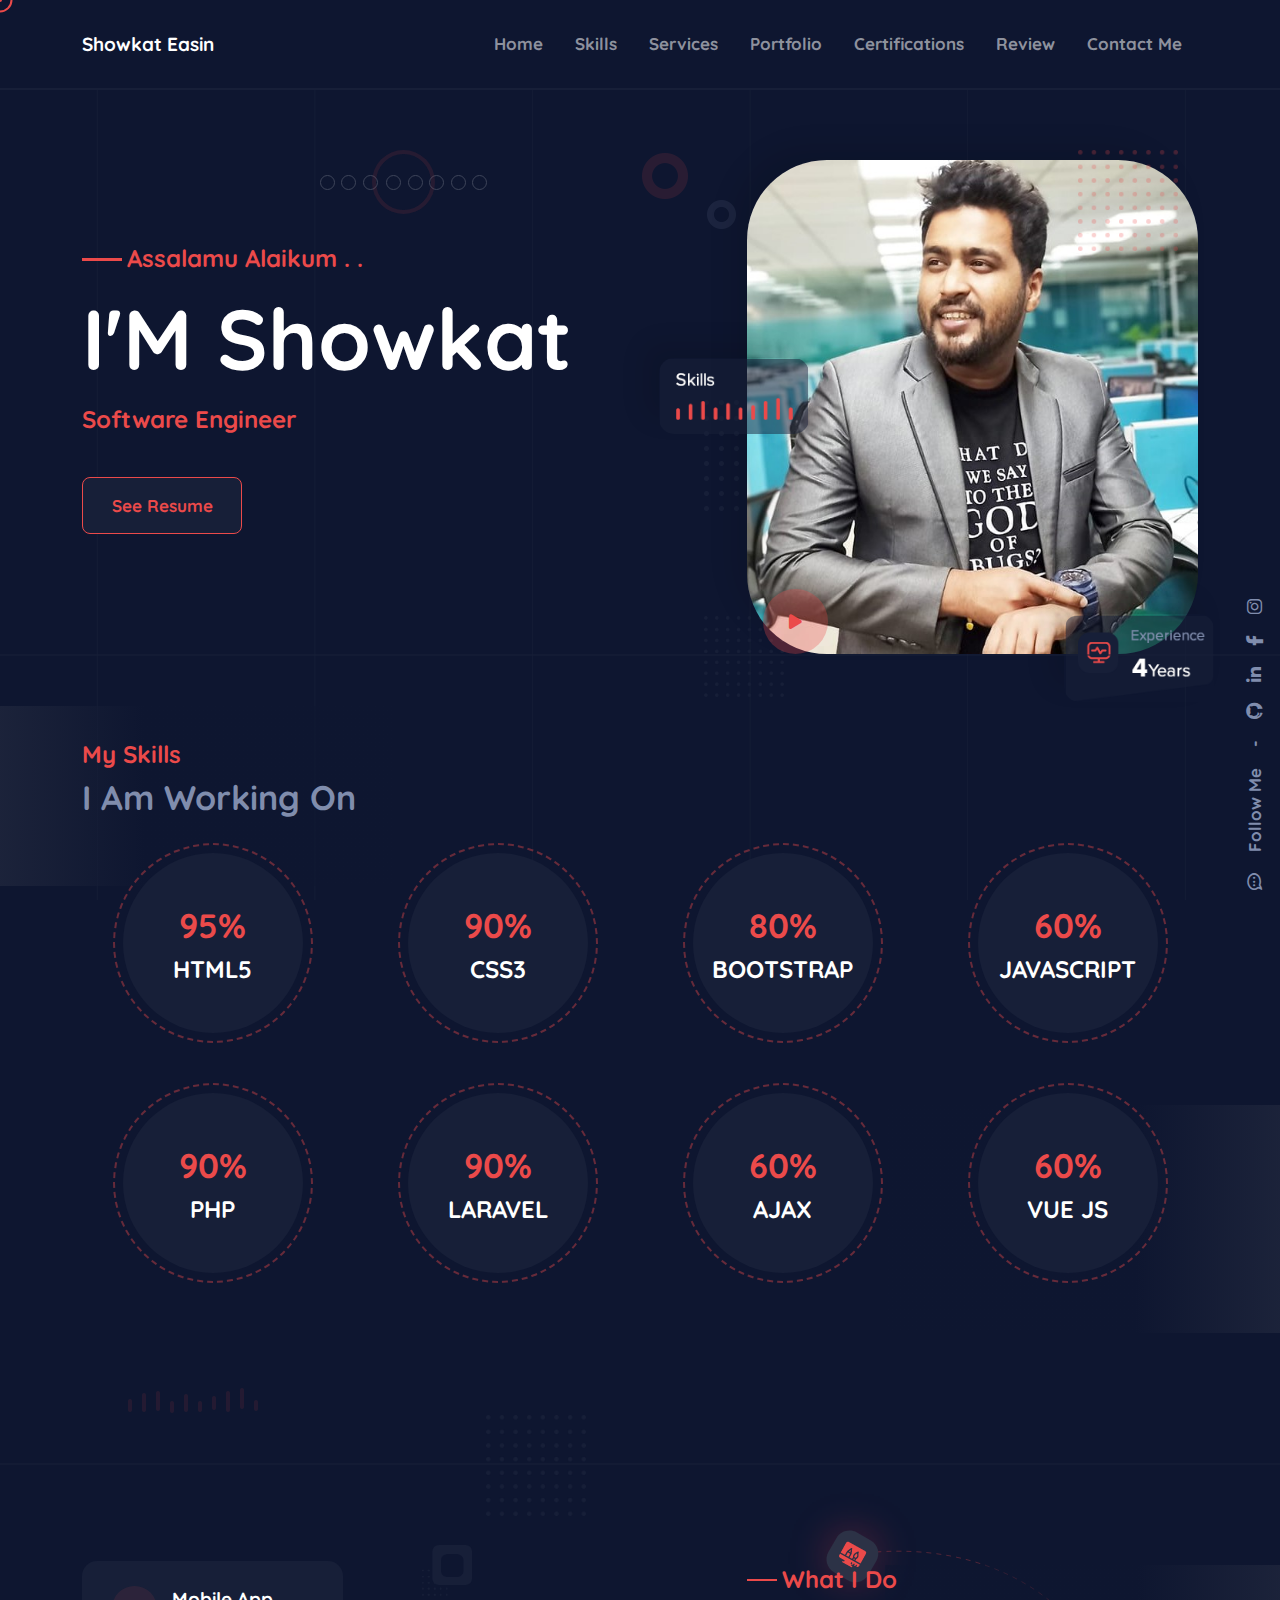
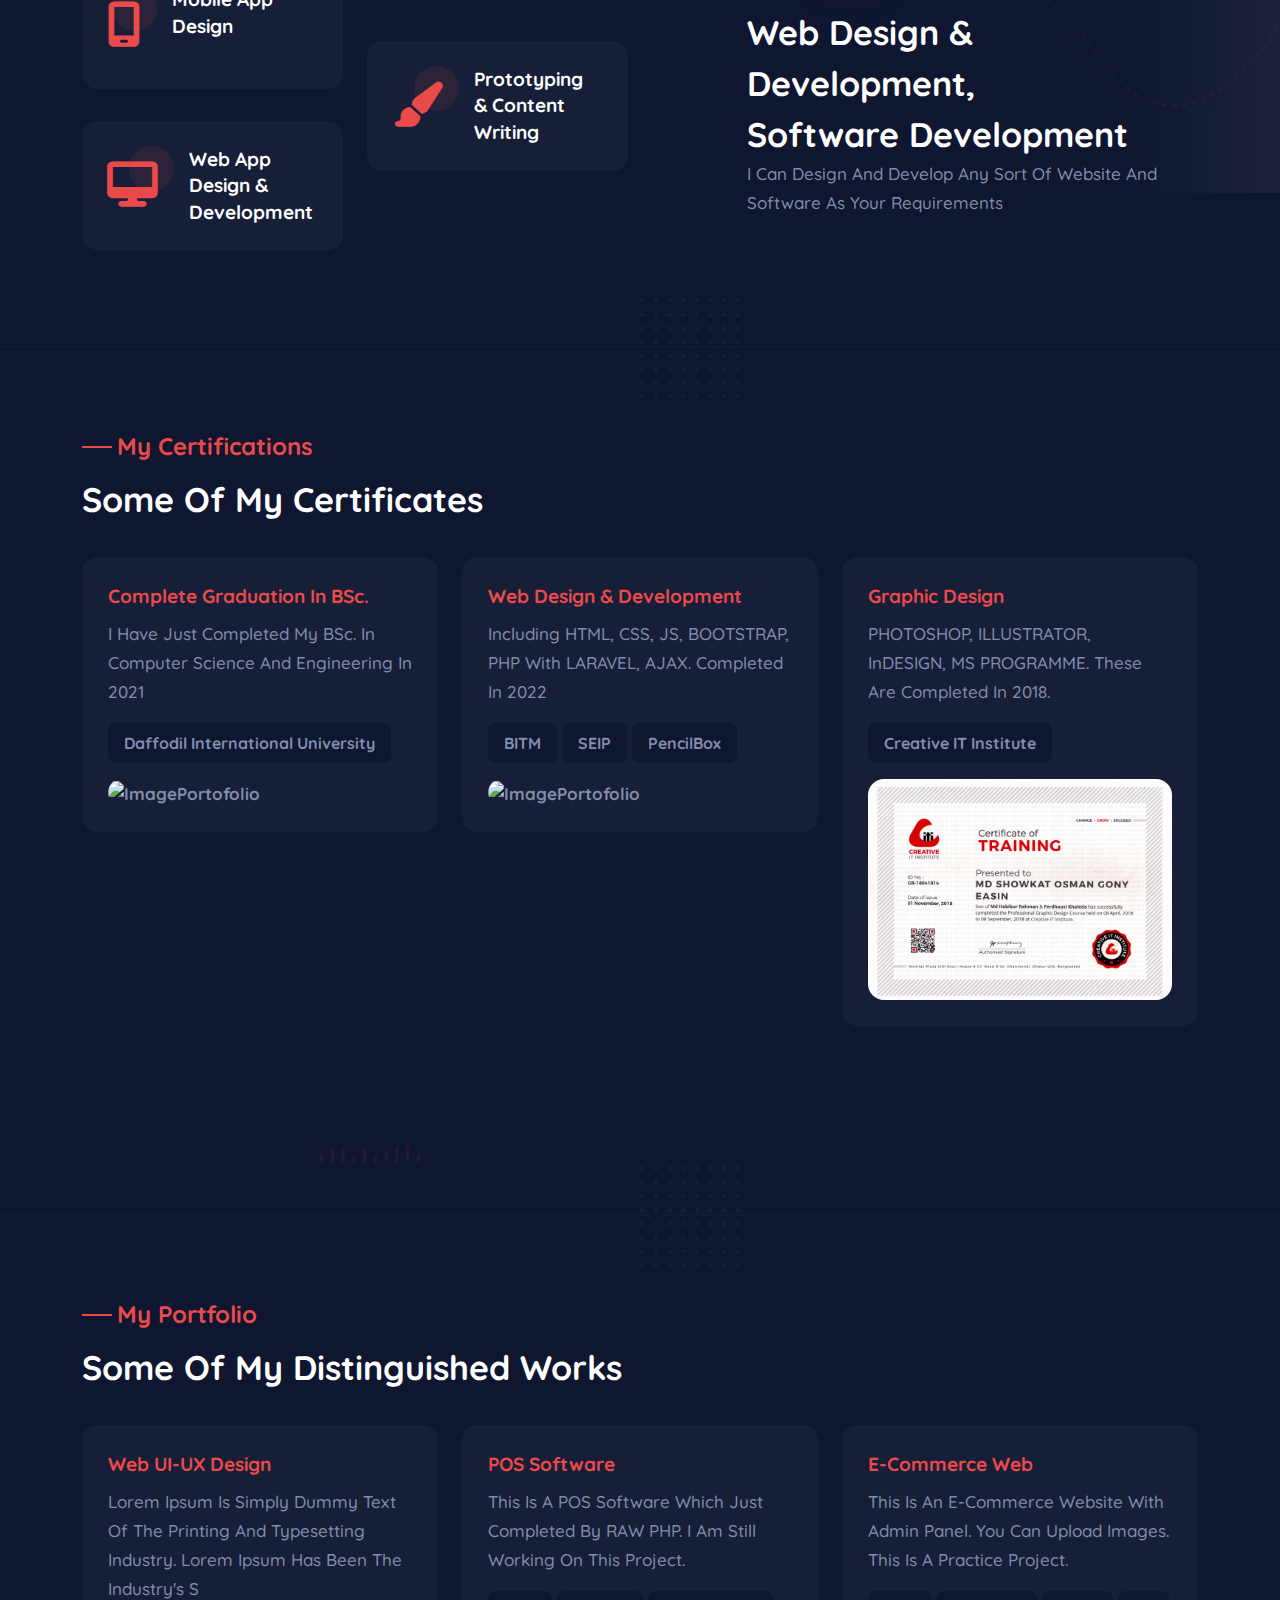
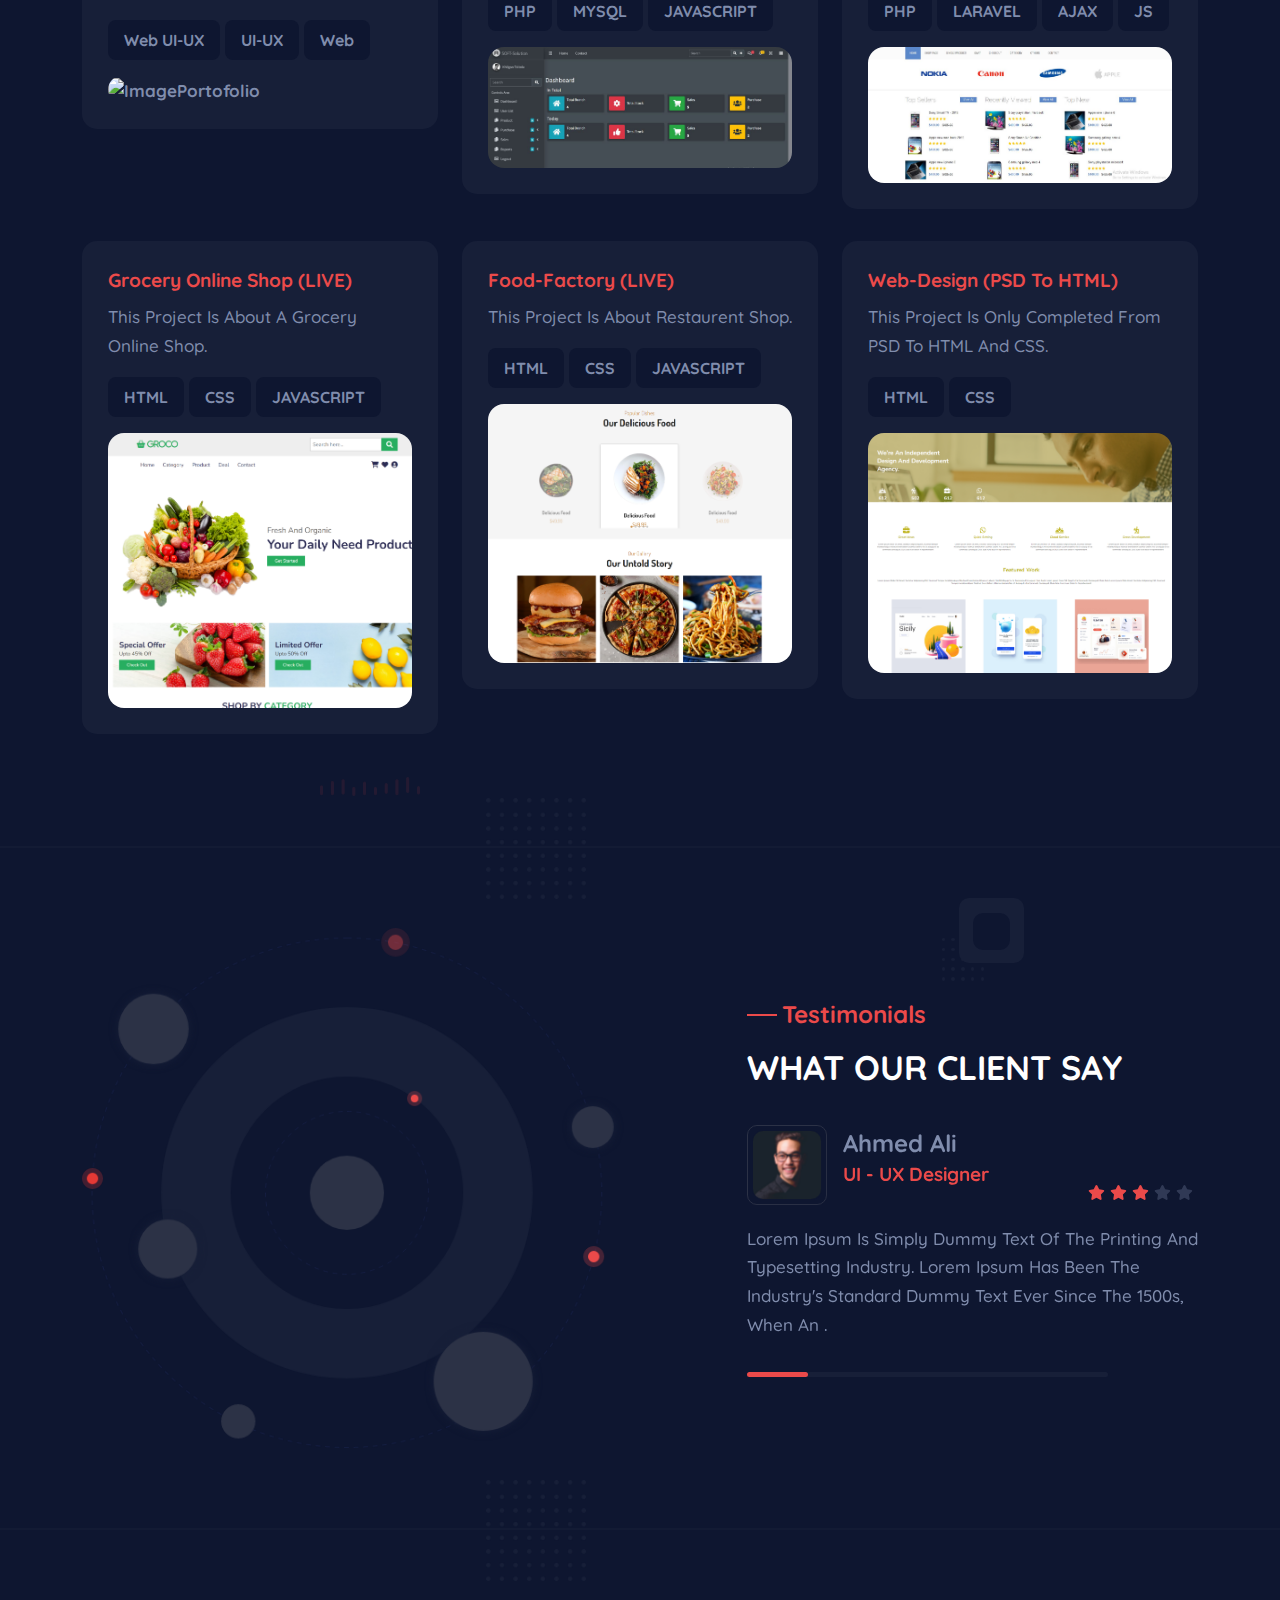
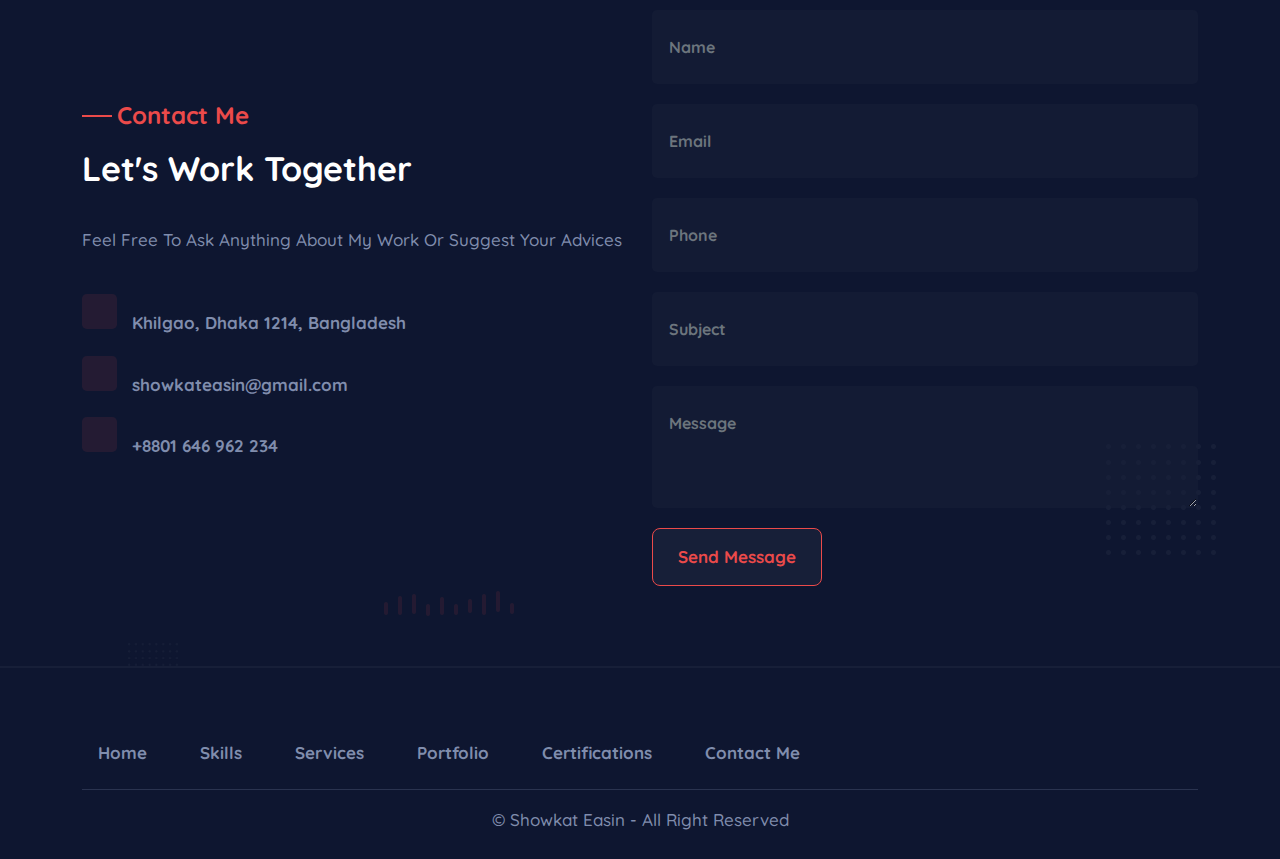
==== index.html @ 4b2ee7da "Correction" ====
<!DOCTYPE html>
<html lang="en" dir="ltr">

<head>
    <!-- meta -->
    <meta charset="UTF-8" />
    <meta http-equiv="X-UA-Compatible" content="IE=edge" />
    <meta name="viewport" content="width=device-width, initial-scale=1.0" />
    <meta name="description" content="Personal Portfolio HTML Template" />
    <meta name="keywords" content="Personal, Portfolio, Website, creative, freelancer, modern, onepage, UI, ux" />
    <!-- favicon -->
    <link rel="shortcut icon" href="assets/images/icon/star.png" type="image/x-icon" />
    <!-- stylesheet -->
    <link rel="stylesheet" href="assets/css/bootstrap.min.css" />
    <link rel="stylesheet" href="https://cdnjs.cloudflare.com/ajax/libs/font-awesome/6.1.1/css/all.min.css" />
    <link rel='stylesheet' href='https://cdn-uicons.flaticon.com/uicons-regular-rounded/css/uicons-regular-rounded.css'>
    <link rel="stylesheet" href="assets/css/swiper-bundle.min.css" />
    <link rel="stylesheet" href="assets/css/fancybox.css" />
    <link rel="stylesheet" href="assets/scss/style.css" />
    <!-- title page -->
    <title>Showkat Easin</title>
</head>

<body>
 <!-- preloader -->
    <div id="preloader"><img src="assets/images/icon/preloader.gif" alt="preloader"></div>
    <!-- preloader -->
    <!-- start navbar -->
    <nav class="navbar navbar-expand-lg navbar-dark bg-transparent">
        <div class="container">
            <a class="navbar-brand" href="#"><h4>Showkat Easin</h4></a>
            <button class="navbar-toggler" id="js-nav-trigger" type="button" data-bs-toggle="collapse" data-bs-target="#navbarContent" aria-controls="navbarContent" aria-expanded="false" aria-label="Toggle">
                <span></span>
            </button>
            <!-- .navbar-collapse -->
            <div class="collapse navbar-collapse" id="navbarContent">
                <ul class="navbar-nav ms-auto">
                    <li class="nav-item"><a class="nav-link" href="index.html">Home</a></li>                    
                    <li class="nav-item"><a class="nav-link" href="skills.html">Skills</a></li>
                    <li class="nav-item"><a class="nav-link" href="services.html">services</a></li>
                    <li class="nav-item"><a class="nav-link" href="portfolio.html">portfolio</a></li>
                    <li class="nav-item"><a class="nav-link" href="certificate.html">Certifications</a></li>
                    <li class="nav-item"><a class="nav-link" href="comment.html">Review</a></li>
                    <li class="nav-item"><a class="nav-link" href="contact-me.html">contact me</a></li>
                </ul>
            </div>
            <!-- .navbar-collapse -->
        </div>
    </nav>
    <!-- end navbar -->
   <!-- start header -->
    <header class="has-style-01">
        <!-- start shape -->
        <div class="shape">
            <img class="shape-01" src="assets/images/shape/shape-04.png" alt="shape">
            <img class="shape-02" src="assets/images/shape/shape-01.png" alt="shape">
            <img class="shape-10" src="assets/images/shape/shape-02.png" alt="shape">
            <img class="shape-07" src="assets/images/shape/shape-05.png" alt="shape">
            <img class="shape-03" src="assets/images/shape/shape-03.png" alt="shape">
        </div>
        <!-- end shape -->
        <!-- start container -->
        <div class="container">
            <!-- start row -->
            <div class="row align-items-center justify-content-between">
                <!-- start hero-content -->
                <div class="col-lg-6 col-md-6 col-12">
                    <div class="hero-content">

                        <!-- start info -->
                        <h3 class="title-welcome">Assalamu Alaikum . .</h3>
                        <h1>I'M Showkat <br></h1>
                        <h3>Software Engineer</h3>
                        
                        <!-- end info -->

                        <!-- start link -->
                        <ul class="link d-flex">
                            <li><a class="btn btn-generic" href="#">See Resume</a></li>
                        </ul>
                       
                        <!-- end link -->

                    </div>
                    
                </div>
                <!-- start hero-content -->

                <!-- start hero-thumb -->
                <div class="col-lg-5 col-md-6 col-12">
                    <div class="hero-thumb">

                        <!-- .skills -->
                        <img class="skills" src="assets/images/header/skills.png" alt="skills">

                        <!-- .experience -->
                        <img class="experience" src="assets/images/header/experience.png" alt="experience">

                        <!-- .play -->
                        <a class="play pulse" data-fancybox class="pulse" href="https://www.youtube.com/embed/LkGmH0RLaos"><i class="fa-solid fa-play"></i></a>

                        <!-- .thumb -->
                        <img class="thumb text-right" src="assets/images/header/image-slider-empty.jpg" alt="thumb">

                    </div>
                </div>
                <!-- end hero-thumb -->
            </div>
            <!-- end row -->
        </div>
        <!-- end container -->

         <!-- start social -->
         <ul class="social">
            <li><a href="comment.html"><i class="fa-regular fa-comment-dots"></i></a></li>
            <li>Follow Me</li>
            <li>-</li>
            <li><a href="https://github.com/ShowkatEasin"><i class="fa-brands fa-github"></i></a></li>
            <li><a href="https://www.linkedin.com/in/showkat-easin-89306317"><i class="fa-brands fa-linkedin-in"></i></a></li>
            <li><a href="https://www.facebook.com/shawkat.usmaan.5"><i class="fa-brands fa-facebook-f"></i></a></li>
            <li><a href="https://www.facebook.com/shawkat.usmaan.5"><i class="fa-brands fa-instagram"></i></a></li>
        </ul>
            
        <!-- end social -->

         <!-- start skills -->
    <section class="section skils has-style-01">
        <div class="shape">
            <img class="shape-03" src="assets/images/shape/shape-03.png" alt="shape">
            <img class="shape-06" src="assets/images/shape/shape-what-i-do4.png" alt="shape">
            <img class="shape-08" src="assets/images/shape/shape-statistics2.png" alt="shape">
        </div>
        <div class="container">
            <h3>My Skills</h3>
            <h2>I am working on</h2>
            <div class="row">
                <div class="col-lg-3 col-md-6 col-12">
                    <div class="progress" data-percentage="95">
                        <span class="progress-left"><span class="progress-bar"></span></span>
                        <span class="progress-right"><span class="progress-bar"></span></span>
                        <div class="progress-value">
                            <h2>95%</h2>
                            <h3>HTML5</h3>
                        </div> 
                    </div>
                </div>
                <div class="col-lg-3 col-md-6 col-12">
                    <div class="progress" data-percentage="90">
                        <span class="progress-left"><span class="progress-bar"></span></span>
                        <span class="progress-right"><span class="progress-bar"></span></span>
                        <div class="progress-value">
                            <h2>90%</h2>
                            <h3>CSS3</h3>
                        </div> 
                    </div>
                </div>
                <div class="col-lg-3 col-md-6 col-12">
                    <div class="progress" data-percentage="75">
                        <span class="progress-left"><span class="progress-bar"></span></span>
                        <span class="progress-right"><span class="progress-bar"></span></span>
                        <div class="progress-value">
                            <h2>80%</h2>
                            <h3>BOOTSTRAP</h3>
                        </div> 
                    </div>
                </div>
             <div class="col-lg-3 col-md-6 col-12">
                    <div class="progress" data-percentage="50">
                        <span class="progress-left"><span class="progress-bar"></span></span>
                        <span class="progress-right"><span class="progress-bar"></span></span>
                        <div class="progress-value">
                            <h2>60%</h2>
                            <h3>JAVASCRIPT</h3>
                        </div> 
                    </div>
                </div>

                <div class="col-lg-3 col-md-6 col-12">
                    <div class="progress" data-percentage="90">
                        <span class="progress-left"><span class="progress-bar"></span></span>
                        <span class="progress-right"><span class="progress-bar"></span></span>
                        <div class="progress-value">
                            <h2>90%</h2>
                            <h3>PHP</h3>
                        </div> 
                    </div>
                </div>
                <div class="col-lg-3 col-md-6 col-12">
                    <div class="progress" data-percentage="90">
                        <span class="progress-left"><span class="progress-bar"></span></span>
                        <span class="progress-right"><span class="progress-bar"></span></span>
                        <div class="progress-value">
                            <h2>90%</h2>
                            <h3>LARAVEL</h3>
                        </div> 
                    </div>
                </div>
                <div class="col-lg-3 col-md-6 col-12">
                    <div class="progress" data-percentage="50">
                        <span class="progress-left"><span class="progress-bar"></span></span>
                        <span class="progress-right"><span class="progress-bar"></span></span>
                        <div class="progress-value">
                            <h2>60%</h2>
                            <h3>AJAX</h3>
                        </div> 
                    </div>
                </div>
                <div class="col-lg-3 col-md-6 col-12">
                    <div class="progress" data-percentage="50">
                        <span class="progress-left"><span class="progress-bar"></span></span>
                        <span class="progress-right"><span class="progress-bar"></span></span>
                        <div class="progress-value">
                            <h2>60%</h2>
                            <h3>VUE JS</h3>
                        </div> 
                    </div>
                </div>
            </div>
        </div>
    </section>
    </header>
    <!-- end header -->

    <!-- start what-do -->
    <section id="services" class="section what-do has-style-01">
        <div class="shape">
            <img class="shape-03" src="assets/images/shape/shape-03.png" alt="shape">
            <img class="shape-04" src="assets/images/shape/shape-what-i-do2.png" alt="shape">
            <img class="shape-05" src="assets/images/shape/shape-what-i-do1.png" alt="shape">
            <img class="shape-06" src="assets/images/shape/shape-what-i-do4.png" alt="shape">
        </div>
        <div class="container">
            <div class="row align-items-center justify-content-between flex-row-reverse">

                <!-- start heading-title -->
                <div class="col-lg-5 col-md-6 col-12">
                    <div class="heading-title">
                        <h3>what i do</h3>
                        <h2>Web design & Development, <br> Software Development</h2>
                        <p>I can Design and develop any sort of website and software as your requirements</p>
                    </div>
                </div>
                <!-- end heading-title -->
                <!-- start hero-content -->
                <div class="col-lg-6 col-md-6 col-12 hero-content">
                    <div class="row align-items-center justify-content-between">
                        <div class="col-lg-6 col-md-12">
                            <div class="row">
                                <div class="col-12">
                                    <div class="box">
                                        <div class="icon"><i class="fa-solid fa-mobile-screen"></i></div>
                                        <h4>Mobile App <br> Design</h4>
                                    </div>
                                </div>
                                <div class="col-12">
                                    <div class="box">
                                        <div class="icon"><i class="fa-solid fa-desktop"></i></div>
                                        <h4>Web App <br> Design & Development</h4>
                                    </div>
                                </div>
                            </div>
                        </div>
                        <div class="col-lg-6 col-md-12">
                            <div class="box">
                                <div class="icon"><i class="fa-solid fa-paintbrush"></i></div>
                                <h4>Prototyping <br> & Content Writing</h4>
                            </div>
                        </div>
                    </div>
                </div>
                <!-- end hero-content -->
            </div>
        </div>
    </section>
    <!-- end what-do -->

    <!-- Certifications -->

    <!-- start certificates -->
    <section class="section portfolio has-style-01">

        <div class="shape">
            <img class="shape-03" src="assets/images/shape/shape-03.png" alt="shape">
            <img class="shape-07" src="assets/images/shape/shape-05.png" alt="shape">
        </div>
        <div class="container">
       <!-- start heading-title -->
            <div class="row align-items-center justify-content-between">
                <div class="col-lg-7 col-md-6 col-12 d-flex">
                    <div class="heading-title">
                        <h3>My Certifications</h3>
                        <h2>Some of my Certificates</h2>
                    </div>
                </div>
            </div>
             <!-- end heading-title -->
             <!-- start item -->
            <div class="row auction-filter justify-content-center">
                <!-- start item-card -->
                <div class="col-xl-4 col-lg-6 col-md-6 col-sm-6 col-12 mix web">
                    <div class="item-card">
                        <h4><a class="title-link" href="">Complete Graduation in BSc.</a></h4>
                        <p>I have just completed my BSc. in Computer Science and Engineering in 2021
                        </p>
                        <ul class="tag-link">
                            <li><a href="https://daffodilvarsity.edu.bd/">Daffodil International University</a></li>
                        </ul>
                        <div class="item-image">
                            <a class="link-image" href=""><i class="fi fi-rr-arrow-small-right"></i></a>
                            <img src="assets/images/portofolio/image-app-empty.png" alt="imagePortofolio">
                        </div>
                    </div>
                </div>
                <!-- end item-card -->
                <!-- start item-card -->
                <div class="col-xl-4 col-lg-6 col-md-6 col-sm-6 col-12 mix mobile">
                    <div class="item-card">
                        <h4><a class="title-link" href="">Web Design & Development</a></h4>
                        <p>Including HTML, CSS, JS, BOOTSTRAP, PHP with LARAVEL, AJAX. Completed in 2022
                        </p>
                        <ul class="tag-link">
                            <li><a href="http://www.bitm.org.bd/">BITM</a></li>
                            <li><a href="https://seip-fd.gov.bd/">SEIP</a></li>
                            <li><a href="https://pencilbox.edu.bd/">PencilBox</a></li>
                        </ul>
                        <div class="item-image">
                            <a class="link-image" href="#"><i class="fi fi-rr-arrow-small-right"></i></a>
                            <img src="assets/images/portofolio/image-app-empty.png" alt="imagePortofolio">
                        </div>
                    </div>
                </div>
                <!-- end item-card -->

                <!-- start item-card -->
                <div class="col-xl-4 col-lg-6 col-md-6 col-sm-6 col-12 mix mobile">
                    <div class="item-card">
                        <h4><a class="title-link" href="#">Graphic Design</a></h4>
                        <p>PHOTOSHOP, ILLUSTRATOR, InDESIGN, MS PROGRAMME. These are completed in 2018.
                        </p>
                        <ul class="tag-link">
                            <li><a href="https://www.creativeitinstitute.com/">Creative IT Institute
                        </ul>
                        <div class="item-image">
                            <a class="link-image" href="#"><i class="fi fi-rr-arrow-small-right"></i></a>
                            <img src="assets/images/portofolio/CIT-GD.jpg" alt="imagePortofolio">
                        </div>
                    </div>
                </div>
                <!-- end item-card -->
            </div>
            <!-- end certificates -->
        </br>
        </br>
        </br>  
        </div>
    </section>
    <!-- end portfolio -->

    <!-- start portfolio -->
    <section class="section portfolio has-style-01">

        <div class="shape">
            <img class="shape-03" src="assets/images/shape/shape-03.png" alt="shape">
            <img class="shape-07" src="assets/images/shape/shape-05.png" alt="shape">
        </div>

        <!-- end heading-title -->

        <div class="container">

            <!-- start heading-title -->
            <div class="row align-items-center justify-content-between">
                <div class="col-lg-7 col-md-6 col-12 d-flex">
                    <div class="heading-title">
                        <h3>My Portfolio</h3>
                        <h2>Some of my distinguished works</h2>
                    </div>
                </div>          
            </div>
            
            <!-- Portfolio start -->
                
            <!-- start item -->
            <div class="row auction-filter justify-content-center">

                <!-- start item-card -->
                <div class="col-xl-4 col-lg-6 col-md-6 col-sm-6 col-12 mix web">
                    <div class="item-card">
                        <h4><a class="title-link" href="#">Web UI-UX Design</a></h4>
                        <p>Lorem Ipsum is simply dummy text of the printing and typesetting
                            industry. Lorem Ipsum has been the industry's s
                        </p>
                        <ul class="tag-link">
                            <li><a href="#">web UI-UX</a></li>
                            <li><a href="#">UI-UX</a></li>
                            <li><a href="#">web</a></li>
                        </ul>
                        <div class="item-image">
                            <a class="link-image" href="#"><i class="fi fi-rr-arrow-small-right"></i></a>
                            <img src="assets/images/portofolio/image-app-empty.png" alt="imagePortofolio">
                        </div>
                    </div>
                </div>
                <!-- end item-card -->

                <!-- start item-card -->
                <div class="col-xl-4 col-lg-6 col-md-6 col-sm-6 col-12 mix mobile">
                    <div class="item-card">
                        <h4><a class="title-link" href="https://github.com/ShowkatEasin/POS-Software.git">POS Software</a></h4>
                        <p>This is a POS Software which just completed by RAW PHP. I am still working on this project.
                        </p>
                        <ul class="tag-link">
                            <li><a href="">PHP</a></li>
                            <li><a href="">MYSQL</a></li>
                            <li><a href="">JAVASCRIPT</a></li>
                        </ul>
                        <div class="item-image">
                            <a class="link-image" href="https://github.com/ShowkatEasin/POS-Software.git"><i class="fi fi-rr-arrow-small-right"></i></a>
                            <img src="assets/images/portofolio/POS_PHP.JPG" alt="imagePortofolio">
                        </div>
                    </div>
                </div>
                <!-- end item-card -->

                <!-- start item-card -->
                <div class="col-xl-4 col-lg-6 col-md-6 col-sm-6 col-12 mix mobile">
                    <div class="item-card">
                        <h4><a class="title-link" href="https://github.com/ShowkatEasin/Assesment_040006022.git">E-Commerce Web</a></h4>
                        <p>This is an e-Commerce Website with admin Panel. you can upload images. This is a practice project.
                        </p>
                        <ul class="tag-link">
                            <li><a href="#">PHP</a></li>
                            <li><a href="#">LARAVEL</a></li>
                            <li><a href="#">AJAX</a></li>
                            <li><a href="#">JS</a></li>
                        </ul>
                        <div class="item-image">
                            <a class="link-image" href="https://github.com/ShowkatEasin/Assesment_040006022.git"><i class="fi fi-rr-arrow-small-right"></i></a>
                            <img src="assets/images/portofolio/ecommerce.JPG" alt="imagePortofolio">
                        </div>
                    </div>
                </div>

                <!-- Grocery -->

                <!-- start item-card -->
                <div class="col-xl-4 col-lg-6 col-md-6 col-sm-6 col-12 mix mobile">
                    <div class="item-card">
                        <h4><a class="title-link" href="https://showkateasin.github.io/Grocery-Onlline-Shop/">Grocery Online Shop (LIVE)</a></h4>
                        <p>This project is about a Grocery online shop.</p>
                        <ul class="tag-link">
                            <li><a href="">HTML</a></li>
                            <li><a href="">CSS</a></li>
                            <li><a href="">JAVASCRIPT</a></li>
                        </ul>
                        <div class="item-image">
                            <a class="link-image" href="https://showkateasin.github.io/Grocery-Onlline-Shop/"><i class="fi fi-rr-arrow-small-right"></i></a>
                            <img src="assets/images/portofolio/p1.png" alt="imagePortofolio">
                        </div>
                    </div>
                </div>
                <!-- end item-card -->

                <!-- FOODFACTORY -->

                <!-- start item-card -->
                <div class="col-xl-4 col-lg-6 col-md-6 col-sm-6 col-12 mix mobile">
                    <div class="item-card">
                        <h4><a class="title-link" href="https://showkateasin.github.io/Food-Factory/">Food-Factory (LIVE)</a></h4>
                        <p>This project is about Restaurent Shop. </p>
                        <ul class="tag-link">
                            <li><a href="">HTML</a></li>
                            <li><a href="">CSS</a></li>
                            <li><a href="">JAVASCRIPT</a></li>
                        </ul>
                        <div class="item-image">
                            <a class="link-image" href="https://showkateasin.github.io/Food-Factory/"><i class="fi fi-rr-arrow-small-right"></i></a>
                            <img src="assets/images/portofolio/p2.png" alt="imagePortofolio">
                        </div>
                    </div>
                </div>
          <div class="col-xl-4 col-lg-6 col-md-6 col-sm-6 col-12 mix web">
                    <div class="item-card">
                        <h4><a class="title-link" href="https://github.com/ShowkatEasin/Elite-Corp-PSD-to-HTML.git">Web-Design (PSD to HTML)</a></h4>
                        <p>This project is only completed from PSD to HTML and CSS.</p>
                        <ul class="tag-link">
                            <li><a href="">HTML</a></li>
                            <li><a href="">CSS</a></li>
                        </ul>
                        <div class="item-image">
                            <a class="link-image" href="https://github.com/ShowkatEasin/Elite-Corp-PSD-to-HTML.git"><i class="fi fi-rr-arrow-small-right"></i></a>
                            <img src="assets/images/portofolio/p3.png" alt="imagePortofolio">
                        </div>
                    </div>
                </div>
                <!-- end item-card -->

                  <!-- Portfolio end -->
    

            </div>
            <!-- end item -->
   
        </div>
    </section>
    <!-- end portfolio -->
        
    <!-- start testimonials -->
    <section class="section testimonials has-style-01">

        <div class="shape">
            <img class="shape-03" src="assets/images/shape/shape-03.png" alt="shape">
            <img class="shape-04" src="assets/images/shape/shape-what-i-do2.png" alt="shape">
        </div>
        <div class="container">
            <div class="row align-items-center justify-content-between">
                <div class="col-lg-6 col-md-6 col-12">
                    <img class="testimonials-img" src="assets/images/testimonials/shape-testimonials-empty.png" alt="testimonials">
                </div>
                <div class="col-lg-5 col-md-6 col-12">
                    <div class="heading-title">
                        <h3>testimonials</h3>
                        <h2>WHAT OUR CLIENT SAY</h2>
                    </div>
                    <div class="swiper testimonialsSwiper">
                        <div class="swiper-wrapper">
                            <!-- swiper-slide -->
                            <div class="swiper-slide">
                                <div class="heading">
                                    <div class="information d-flex">
                                        <img src="assets/images/testimonials/photo-testimonials1.png" alt="photo">
                                        <div class="info">
                                            <h3>ahmed ali</h3>
                                            <h4>UI - UX Designer</h4>
                                        </div>
                                    </div>
                                    <ul class="stars d-flex">
                                        <li class="perfect"><i class="fa-solid fa-star"></i></li>
                                        <li class="perfect"><i class="fa-solid fa-star"></i></li>
                                        <li class="perfect"><i class="fa-solid fa-star"></i></li>
                                        <li><i class="fa-solid fa-star"></i></li>
                                        <li><i class="fa-solid fa-star"></i></li>
                                    </ul>
                                </div>
                                <div class="desc"><p>Lorem Ipsum is simply dummy text of the printing and typesetting industry. Lorem Ipsum has been the industry's standard dummy text ever since the 1500s, when an .</p>
                                </div>
                            </div>
                            <!-- swiper-slide -->

                            <!-- swiper-slide -->
                            <div class="swiper-slide">
                                <div class="heading d-flex">
                                    <div class="information d-flex">
                                        <img src="assets/images/testimonials/photo-testimonials1.png" alt="photo">
                                        <div class="info">
                                            <h3>ahmed ali</h3>
                                            <h4>UI - UX Designer</h4>
                                        </div>
                                    </div>
                                    <ul class="stars d-flex">
                                        <li class="perfect"><i class="fa-solid fa-star"></i></li>
                                        <li class="perfect"><i class="fa-solid fa-star"></i></li>
                                        <li class="perfect"><i class="fa-solid fa-star"></i></li>
                                        <li class="perfect"><i class="fa-solid fa-star"></i></li>
                                        <li class="perfect"><i class="fa-solid fa-star"></i></li>
                                    </ul>
                                </div>
                                <div class="desc"><p>Lorem Ipsum is simply dummy text of the printing and typesetting industry. Lorem Ipsum has been the industry's standard dummy text ever since the 1500s, when an .</p>
                                </div>
                            </div>
                            <!-- swiper-slide -->
                            <div class="swiper-slide">
                                <div class="heading d-flex">
                                    <div class="information d-flex">
                                        <img src="assets/images/testimonials/photo-testimonials1.png" alt="photo">
                                        <div class="info">
                                            <h3>ahmed ali</h3>
                                            <h4>UI - UX Designer</h4>
                                        </div>
                                    </div>
                                    <ul class="stars d-flex">
                                        <li class="perfect"><i class="fa-solid fa-star"></i></li>
                                        <li class="perfect"><i class="fa-solid fa-star"></i></li>
                                        <li class="perfect"><i class="fa-solid fa-star"></i></li>
                                        <li class="perfect"><i class="fa-solid fa-star"></i></li>
                                        <li><i class="fa-solid fa-star"></i></li>
                                    </ul>
                                </div>
                                <div class="desc"><p>Lorem Ipsum is simply dummy text of the printing and typesetting industry. Lorem Ipsum has been the industry's standard dummy text ever since the 1500s, when an .</p>
                                </div>
                            </div>
                            <!-- swiper-slide -->
                            <div class="swiper-slide">
                                <div class="heading d-flex">
                                    <div class="information d-flex">
                                        <img src="assets/images/testimonials/photo-testimonials1.png" alt="photo">
                                        <div class="info">
                                            <h3>ahmed ali</h3>
                                            <h4>UI - UX Designer</h4>
                                        </div>
                                    </div>
                                    <ul class="stars d-flex">
                                        <li class="perfect"><i class="fa-solid fa-star"></i></li>
                                        <li class="perfect"><i class="fa-solid fa-star"></i></li>
                                        <li class="perfect"><i class="fa-solid fa-star"></i></li>
                                        <li class="perfect"><i class="fa-solid fa-star"></i></li>
                                        <li><i class="fa-solid fa-star"></i></li>
                                    </ul>
                                </div>
                                <div class="desc"><p>Lorem Ipsum is simply dummy text of the printing and typesetting industry. Lorem Ipsum has been the industry's standard dummy text ever since the 1500s, when an .</p>
                                </div>
                            </div>
                            <!-- swiper-slide -->
                            <div class="swiper-slide">
                                
                                <div class="heading d-flex">
                                    <div class="information d-flex">
                                        <img src="assets/images/testimonials/photo-testimonials1.png" alt="photo">
                                        <div class="info">
                                            <h3>ahmed ali</h3>
                                            <h4>UI - UX Designer</h4>
                                        </div>
                                    </div>
                                    <ul class="stars d-flex">
                                        <li class="perfect"><i class="fa-solid fa-star"></i></li>
                                        <li class="perfect"><i class="fa-solid fa-star"></i></li>
                                        <li class="perfect"><i class="fa-solid fa-star"></i></li>
                                        <li class="perfect"><i class="fa-solid fa-star"></i></li>
                                        <li class="perfect"><i class="fa-solid fa-star"></i></li>
                                    </ul>
                                </div>
                                <div class="desc"><p>Lorem Ipsum is simply dummy text of the printing and typesetting industry. Lorem Ipsum has been the industry's standard dummy text ever since the 1500s, when an .</p>
                                </div>
                            </div>
                            <!-- swiper-slide -->
                        </div>
                        <div class="swiper-scrollbar"></div>                    
                        <div class="arrow d-flex">
                            <i class="fi fi-rr-arrow-left"></i>
                            <i class="fi fi-rr-arrow-right"></i>
                        </div>
                    </div>
                </div>
            </div>
        </div>
    </section>
    <!-- end testimonials -->

    <!-- start contact Me -->
    <section class="section contact-me has-style-01">
        <div class="shape">
            <img class="shape-03" src="assets/images/shape/shape-03.png" alt="shape">
            <img class="shape-07" src="assets/images/shape/shape-05.png" alt="shape">
            <img class="shape-09" src="assets/images/shape/shape-03.png" alt="shape">
        </div>
        <div class="container">
            <div class="row align-items-center justify-content-between">
                <div class="col-lg-6">
                    <div class="heading-title">
                        <h3>contact Me</h3>
                        <h2>Let's Work together</h2>
                    </div>
                    <p>Feel free to ask anything about my work or suggest your advices</p>
                    <ul class="info">
                        <li><i class="fi fi-rr-marker"></i>Khilgao, Dhaka 1214, Bangladesh</li>
                        <li><i class="fi fi-rr-envelope"></i><a href="mailto:admin@example.com">showkateasin@gmail.com</a></li>
                        <li><i class="fi fi-rr-call-incoming"></i><a href="tel:201000077700">+8801 646 962 234</a></li>
                    </ul>
                    <ul class="social d-flex">              
                </div>
                <div class="col-lg-6">
                    <div class="contact_form">
            
                        <div class="row">
                           <div class="col-lg-12">
                              <form class="contact__form" method="post" action="mail.php">
                                 <!-- form message -->
                                 <div class="row">
                                    <div class="col-12">
                                       <div class="alert alert-success contact__msg" style="display: none" role="alert">
                                          Your message was sent successfully.
                                       </div>
                                    </div>
                                 </div>
                                 <!-- end message -->
                                 <!-- form element -->
                                 <div class="row">
                                    <div class="col-12 form-group">
                                        <i class="fi fi-rr-user"></i>
                                        <input name="name" type="text" class="form-control" placeholder="Name" required>
                                    </div>
                                    <div class="col-12 form-group">
                                        <i class="fi fi-rr-envelope"></i>
                                        <input name="email" type="email" class="form-control" placeholder="Email" required>
                                    </div>
                                    <div class="col-12 form-group">
                                        <i class="fi fi-rr-call-incoming"></i>
                                        <input name="phone" type="text" class="form-control" placeholder="Phone" required>
                                    </div>
                                    <div class="col-12 form-group">
                                        <i class="fi fi-rr-pencil"></i>
                                        <input name="subject" type="text" class="form-control" placeholder="Subject" required>
                                    </div>
                                    <div class="col-12 form-group">
                                        <i class="fi fi-rr-document"></i>
                                        <textarea name="message" class="form-control" rows="3" placeholder="Message" required></textarea>
                                    </div>
                                    <div class="col-12"><input name="submit" type="submit" class="btn btn-generic" value="Send Message"></div>
                                 </div>
                                 <!-- end form element -->
                              </form>
                           </div>
                        </div>
                     </div>
                </div>
            </div>
        </div>
    </section>
    <!-- end contact Me -->

    <!-- start footer -->
    <footer class="has-style-01">
        <div class="shape">
            <img class="shape-03" src="assets/images/shape/shape-03.png" alt="shape">
        </div>
        <div class="container">
            <div class="row">
                <div class="col-lg-8 col-md-7 col-12">
                    <ul class="link-footer">
                        <li class="nav-item"><a class="nav-link active" aria-current="page" href="index.html">home</a></li>                    
                    <!-- <li class="nav-item"><a class="nav-link" href="index.html#about-me" data-value="about-me">about me</a></li> -->
                    <li class="nav-item"><a class="nav-link" href="skills.html">Skills</a></li>
                    <li class="nav-item"><a class="nav-link" href="services.html">services</a></li>
                    <li class="nav-item"><a class="nav-link" href="portfolio.html">portfolio</a></li>
                    <li class="nav-item"><a class="nav-link" href="certificate.html">Certifications</a></li>
                    <li class="nav-item"><a class="nav-link" href="contact-me.html">contact me</a></li>
                    </ul>
                </div>
            </div>
            <hr>
            <p class="text-center">&copy; Showkat Easin - all right reserved</p>
        </div>
    </footer>
    <!-- end footer -->
 <!-- start scroll up -->
    <div id="progress"><span id="progress-value">&#x1F815;</span></div>
    <!-- end scroll up -->
  <!-- scripts -->
    <script src="assets/js/jquery-3.6.0.min.js"></script>
    <script src="assets/js/bootstrap.bundle.min.js"></script>
    <script src="assets/js/mixitup.min.js"></script>
    <script src="assets/js/swiper-bundle.min.js"></script>
    <script src="assets/js/ajax-form.js"></script>
    <script src="assets/js/kursor.js"></script>
    <script src="assets/js/fancybox.umd.js"></script>
    <script src="assets/js/main.js"></script>
</body>
</html>
---- assets/scss/style.css ----
@charset "UTF-8";
/* start colors */
:root {
  --primary: #0e1630;
  --secondary: #eb4a4a;
  --tertiary: #171f38;
  --gray: #808dad;
  --white: #ffffff;
  --secondary-02: rgba(235, 74, 74, 0.1);
  --tertiary-02: rgba(23, 31, 56, 0.5);
}

.section {
  position: relative;
  padding: 5rem 0;
  border-top: 2px solid var(--tertiary-02);
}

@media (max-width: 767.98px) {
  .section {
    padding: 3rem 0;
  }
}

.heading-title {
  margin-bottom: 2rem;
}

@media (max-width: 767.98px) {
  .heading-title {
    margin-bottom: 1rem;
  }
}

.heading-title h3 {
  position: relative;
  padding-left: 35px;
}

.heading-title h3::before {
  position: absolute;
  content: "";
  background: var(--secondary);
  height: 2px;
  width: 30px;
  left: 0;
  top: 50%;
}

.heading-title h2 {
  color: var(--white);
  margin-top: 10px;
}

/*=============== navbar animation ===============*/
@-webkit-keyframes navbar-animation {
  0% {
    opacity: 0;
    -webkit-transform: translateY(-100%);
            transform: translateY(-100%);
  }
  100% {
    opacity: 1;
    -webkit-transform: translateY(0);
            transform: translateY(0);
  }
}
@keyframes navbar-animation {
  0% {
    opacity: 0;
    -webkit-transform: translateY(-100%);
            transform: translateY(-100%);
  }
  100% {
    opacity: 1;
    -webkit-transform: translateY(0);
            transform: translateY(0);
  }
}

/*=============== dropdown animation ===============*/
@-webkit-keyframes dropdown-animation {
  0% {
    -webkit-transform: scaleY(0);
            transform: scaleY(0);
  }
  50% {
    -webkit-transform: scaleY(1.1);
            transform: scaleY(1.1);
  }
  100% {
    -webkit-transform: scaleY(1);
            transform: scaleY(1);
  }
}
@keyframes dropdown-animation {
  0% {
    -webkit-transform: scaleY(0);
            transform: scaleY(0);
  }
  50% {
    -webkit-transform: scaleY(1.1);
            transform: scaleY(1.1);
  }
  100% {
    -webkit-transform: scaleY(1);
            transform: scaleY(1);
  }
}

/*=============== img-up-down-animation ===============*/
@-webkit-keyframes img-up-down-animation {
  0% {
    -webkit-transform: translateY(0);
            transform: translateY(0);
  }
  50% {
    -webkit-transform: translateY(25px);
            transform: translateY(25px);
  }
  100% {
    -webkit-transform: translateY(0);
            transform: translateY(0);
  }
}
@keyframes img-up-down-animation {
  0% {
    -webkit-transform: translateY(0);
            transform: translateY(0);
  }
  50% {
    -webkit-transform: translateY(25px);
            transform: translateY(25px);
  }
  100% {
    -webkit-transform: translateY(0);
            transform: translateY(0);
  }
}

/*=============== dropdown animation ===============*/
@-webkit-keyframes img-right-left-animation {
  0% {
    -webkit-transform: translateX(0);
            transform: translateX(0);
  }
  50% {
    -webkit-transform: translateX(25px);
            transform: translateX(25px);
  }
  100% {
    -webkit-transform: translateX(0);
            transform: translateX(0);
  }
}
@keyframes img-right-left-animation {
  0% {
    -webkit-transform: translateX(0);
            transform: translateX(0);
  }
  50% {
    -webkit-transform: translateX(25px);
            transform: translateX(25px);
  }
  100% {
    -webkit-transform: translateX(0);
            transform: translateX(0);
  }
}

/* start preloader */
#preloader {
  background: var(--tertiary);
  position: fixed;
  top: 0;
  left: 0;
  right: 0;
  bottom: 0;
  width: 100%;
  height: 100%;
  z-index: 999999;
  display: -webkit-box;
  display: -ms-flexbox;
  display: flex;
  -webkit-box-pack: center;
      -ms-flex-pack: center;
          justify-content: center;
  -webkit-box-align: center;
      -ms-flex-align: center;
          align-items: center;
}

/* end preloader */
/* start scroll progress up */
#progress {
  position: fixed;
  bottom: 1rem;
  right: 1rem;
  height: 45px;
  width: 45px;
  display: none;
  place-items: center;
  border-radius: 50%;
  -webkit-box-shadow: 0 0 10px rgba(0, 0, 0, 0.2);
          box-shadow: 0 0 10px rgba(0, 0, 0, 0.2);
  cursor: pointer;
}

#progress-value {
  display: block;
  height: calc(100% - 5px);
  width: calc(100% - 5px);
  background-color: var(--tertiary);
  border-radius: 50%;
  display: -ms-grid;
  display: grid;
  place-items: center;
  font-size: 24px;
  color: var(--gray);
  -webkit-transition: .3s ease;
  transition: .3s ease;
}

#progress-value:hover {
  color: var(--white);
}

/* end scroll progress up */
/* start shape */
.shape .shape-01, .shape .shape-02, .shape .shape-03, .shape .shape-04, .shape .shape-05, .shape .shape-06, .shape .shape-07, .shape .shape-08, .shape .shape-09, .shape .shape-10 {
  position: absolute;
  z-index: -1;
}

@media all and (max-width: 992px) {
  .shape .shape-01, .shape .shape-02, .shape .shape-03, .shape .shape-04, .shape .shape-05, .shape .shape-06, .shape .shape-07, .shape .shape-08, .shape .shape-09, .shape .shape-10 {
    display: none;
  }
}

/* end shape */
/* start breadcrumb */
.breadcrumb h2 {
  color: var(--white);
  display: block;
  width: 100%;
  margin-bottom: 20px;
}

.breadcrumb ul li {
  margin-right: 10px;
  color: var(--secondary);
}

.breadcrumb ul li a {
  color: var(--secondary);
  position: relative;
}

.breadcrumb ul li a:hover {
  color: var(--white);
}

.breadcrumb ul li a:first-child {
  padding-left: 35px;
}

.breadcrumb ul li a:first-child::before {
  position: absolute;
  content: "";
  background: var(--secondary);
  height: 2px;
  width: 30px;
  left: 0;
  top: 50%;
}

/* end breadcrumb */
/* start hr-01 */
hr.hr-01 {
  margin: 1.5rem 0;
  background: var(--gray);
  opacity: .1;
}

/* end hr-01 */
/* mixin bg-filter */
@font-face {
  font-family: "Quicksand-Bold";
  src: url("../fonts/Quicksand-Bold.ttf") format("truetype");
}

@font-face {
  font-family: "Quicksand-Medium";
  src: url("../fonts/Quicksand-Medium.ttf") format("truetype");
}

@font-face {
  font-family: "Quicksand-Regular";
  src: url("../fonts/Quicksand-Regular.ttf") format("truetype");
}

* {
  -webkit-box-sizing: border-box;
          box-sizing: border-box;
  padding: 0;
  margin: 0;
}

html {
  scroll-behavior: smooth;
}

a {
  text-decoration: none;
  -webkit-transition: .3s ease-in-out;
  transition: .3s ease-in-out;
}

ul {
  list-style: none;
}

img {
  max-width: 100%;
  height: auto;
}

ul,
li,
p,
h1,
h2,
h3,
h4,
h5 {
  margin: 0;
  padding: 0;
}

p,
h3,
h4 {
  font-weight: 500;
}

h1,
h2 {
  font-weight: 700;
}

h1 {
  font-size: 85px;
  line-height: 1em;
}

h2 {
  font-size: 34px;
  line-height: 1.5em;
}

h3 {
  color: var(--secondary);
  font-size: 24px;
  line-height: 1.5em;
}

h4 {
  color: var(--white);
  font-size: 19px;
  line-height: 1.4em;
}

p {
  font-size: 17px;
  line-height: 1.7em;
  font-family: "Quicksand-Medium", sans-serif;
}

.notCursor {
  cursor: none;
}

.notCursor * {
  cursor: none;
}

#kursorWrapper {
  position: fixed;
  z-index: 99999;
  overflow: hidden;
  pointer-events: none;
  top: 0;
  left: 0;
  width: 100%;
  height: 100%;
  overflow: hidden;
}

div[class*='kursor'] {
  position: fixed;
  pointer-events: none;
  -webkit-transform: translate(-50%, -50%);
          transform: translate(-50%, -50%);
  z-index: 10000;
}

div[class*='kursor'].kursor--hidden {
  opacity: 0;
  width: 0px;
  height: 0px;
}

div[class*='kursor'].kursor--1 {
  left: 0px;
  top: 0px;
  width: 25px;
  height: 25px;
  border-radius: 50%;
  border: 2px solid rgba(var(--k-color), 1);
  -webkit-transition: all 0.2s ease, top 0.18s ease-out, left 0.18s ease-out;
  transition: all 0.2s ease, top 0.18s ease-out, left 0.18s ease-out;
}

div[class*='kursor'].kursor--1 + .kursorChild {
  display: block;
  width: 4px;
  height: 4px;
  background: rgba(var(--k-color), 1);
  border-radius: 50%;
  -webkit-transition: all 0.2s ease, top 0s ease-out, left 0s ease-out;
  transition: all 0.2s ease, top 0s ease-out, left 0s ease-out;
}

div[class*='kursor'].kursor--1.--hover {
  width: 40px;
  height: 40px;
  border: 2px solid rgba(var(--k-color), 0);
  background: rgba(var(--k-color), 0.1);
}

div[class*='kursor'].kursor--1.--hover + .kursorChild {
  background: rgba(var(--k-color), 0.3);
}

div[class*='kursor'].kursor--1.kursor--down {
  width: 20px;
  height: 20px;
}

div[class*='kursor'].kursor--1.kursor--down + .kursorChild:after {
  width: 40px !important;
  height: 40px !important;
  opacity: 0;
  border: 1px solid;
  border-radius: 50%;
  border-color: rgba(var(--k-color), 1);
  -webkit-transition: all 0.4s ease;
  transition: all 0.4s ease;
}

div[class*='kursor'].kursor--2 {
  left: 0px;
  top: 0px;
  width: 20px;
  height: 20px;
  border-radius: 50%;
  background: rgba(var(--k-color), 1);
  -webkit-transition: all 0.2s ease, top 0.1s ease-out, left 0.1s ease-out;
  transition: all 0.2s ease, top 0.1s ease-out, left 0.1s ease-out;
}

div[class*='kursor'].kursor--2 + .kursorChild {
  display: block;
  width: 4px;
  height: 4px;
  background: rgba(var(--k-color), 1);
  border-radius: 50%;
  -webkit-transition: all 0.2s ease, top 0.2s ease-out, left 0.2s ease-out;
  transition: all 0.2s ease, top 0.2s ease-out, left 0.2s ease-out;
}

div[class*='kursor'].kursor--2.--hover {
  width: 40px;
  height: 40px;
  background: rgba(var(--k-color), 0.1);
}

div[class*='kursor'].kursor--2.--hover + .kursorChild {
  background: rgba(var(--k-color), 0.3);
}

div[class*='kursor'].kursor--2.kursor--down {
  width: 10px;
  height: 10px;
}

div[class*='kursor'].kursor--2.kursor--down + .kursorChild:after {
  width: 40px !important;
  height: 40px !important;
  opacity: 0;
  border: 1px solid;
  border-radius: 50%;
  border-color: rgba(var(--k-color), 1);
  -webkit-transition: all 0.4s ease;
  transition: all 0.4s ease;
}

div[class*='kursor'].kursor--3 {
  left: 0px;
  top: 0px;
  width: 20px;
  height: 20px;
  border: 1px solid rgba(var(--k-color), 1);
  -webkit-transition: all 0.2s ease, top 0.05s ease-out, left 0.05s ease-out;
  transition: all 0.2s ease, top 0.05s ease-out, left 0.05s ease-out;
}

div[class*='kursor'].kursor--3 + .kursorChild {
  display: block;
  width: 4px;
  height: 4px;
  background: rgba(var(--k-color), 1);
  -webkit-transition: all 0.2s ease, top 0.2s ease-out, left 0.2s ease-out;
  transition: all 0.2s ease, top 0.2s ease-out, left 0.2s ease-out;
}

div[class*='kursor'].kursor--3.--hover {
  width: 40px;
  height: 40px;
  background: rgba(var(--k-color), 0.1);
  border: 1px solid rgba(var(--k-color), 0);
}

div[class*='kursor'].kursor--3.--hover + .kursorChild {
  background: rgba(var(--k-color), 0.3);
}

div[class*='kursor'].kursor--3.kursor--down {
  width: 5px;
  height: 5px;
  border: 1px solid rgba(var(--k-color), 0);
}

div[class*='kursor'].kursor--3.kursor--down + .kursorChild {
  width: 10px;
  height: 10px;
}

div[class*='kursor'].kursor--3.kursor--down + .kursorChild:after {
  width: 40px !important;
  height: 40px !important;
  opacity: 0;
  border: 1px solid;
  border-color: rgba(var(--k-color), 1);
  -webkit-transition: all 0.4s ease;
  transition: all 0.4s ease;
}

div[class*='kursor'].kursor--4 {
  left: 0px;
  top: 0px;
  width: 50px;
  height: 50px;
  border: 1px solid rgba(var(--k-color), 0.3);
  border-radius: 50%;
  -webkit-transition: all 0.2s ease, top 0.2s ease-out, left 0.2s ease-out;
  transition: all 0.2s ease, top 0.2s ease-out, left 0.2s ease-out;
}

div[class*='kursor'].kursor--4 + .kursorChild {
  display: block;
  width: 6px;
  height: 6px;
  background: rgba(var(--k-color), 1);
  border-radius: 50%;
  -webkit-transition: all 0.2s ease, top 0.03s ease-out, left 0.03s ease-out;
  transition: all 0.2s ease, top 0.03s ease-out, left 0.03s ease-out;
}

div[class*='kursor'].kursor--4.--hover {
  width: 30px;
  height: 30px;
  background: rgba(var(--k-color), 0.1);
  border: 3px solid rgba(var(--k-color), 0);
}

div[class*='kursor'].kursor--4.--hover + .kursorChild {
  width: 25px;
  height: 25px;
  background: rgba(var(--k-color), 0.1);
}

div[class*='kursor'].kursor--4.kursor--down {
  width: 5px;
  height: 5px;
}

div[class*='kursor'].kursor--4.kursor--down + .kursorChild {
  width: 10px;
  height: 10px;
}

div[class*='kursor'].kursor--4.kursor--down + .kursorChild:after {
  width: 40px !important;
  height: 40px !important;
  opacity: 0;
  border-radius: 50%;
  border: 1px solid;
  border-color: rgba(var(--k-color), 1);
  -webkit-transition: all 0.4s ease;
  transition: all 0.4s ease;
}

div[class*='kursor'].kursor--5 {
  left: 0px;
  top: 0px;
  width: 10px;
  height: 10px;
  border: 1px solid rgba(var(--k-color), 0.5);
  border-radius: 50%;
  -webkit-transition: all 0.2s ease, top 0.2s ease-out, left 0.2s ease-out;
  transition: all 0.2s ease, top 0.2s ease-out, left 0.2s ease-out;
}

div[class*='kursor'].kursor--5.--hover {
  width: 26px;
  height: 26px;
  background: rgba(var(--k-color), 0.1);
  border: 3px solid rgba(var(--k-color), 0);
}

div[class*='kursor'].kursor--5.kursor--down {
  width: 15px;
  height: 15px;
}

div[class*='kursorChild'] {
  position: fixed;
  pointer-events: none;
  -webkit-transform: translate(-50%, -50%);
          transform: translate(-50%, -50%);
  display: none;
  overflow: hidden;
}

div[class*='kursorChild'].kursorChild[class*='--hidden'] {
  opacity: 0;
  width: 0px;
  height: 0px;
}

div[class*='kursorChild'].kursorChild:after {
  content: '';
  pointer-events: none;
  width: 0px;
  height: 0px;
  position: absolute;
  left: 50%;
  top: 50%;
  opacity: 1;
  border: 0px solid rgba(var(--k-color), 0.5);
  -webkit-transform: translate(-50%, -50%);
          transform: translate(-50%, -50%);
}

.kursor--absolute {
  position: absolute !important;
  z-index: 2000;
}

@media screen and (max-width: 768px) {
  .notCursor * {
    cursor: auto;
  }
  div[class*='kursor'] {
    display: none !important;
  }
  div[class*='kursorChild'] {
    display: none !important;
  }
}

@media screen and (max-width: 812px) and (max-height: 430px) and (orientation: landscape) {
  div[class*='kursor'] {
    display: none !important;
  }
  div[class*='kursorChild'] {
    display: none !important;
  }
  .notCursor * {
    cursor: auto;
  }
}

.btn {
  color: var(--secondary);
  border: 2px solid transparent;
  padding: 15px 25px;
  text-decoration: none;
  border-radius: .5rem;
  min-width: 160px;
  font-size: 17px;
  font-weight: 500;
  -webkit-transform: scale(1);
          transform: scale(1);
  -webkit-transition: .3s ease-in-out;
  transition: .3s ease-in-out;
}

@media (max-width: 767.98px) {
  .btn {
    padding: 10px 20px;
    min-width: auto;
  }
}

.btn:hover {
  color: var(--quaternary);
  -webkit-transform: scale(1.03) translateY(-5px);
          transform: scale(1.03) translateY(-5px);
}

.btn-generic {
  color: var(--secondary);
  border: 1px solid var(--secondary);
  background: var(--tertiary);
}

.btn-generic:hover {
  color: var(--gray);
  border: 1px solid var(--gray);
}

.btn-link {
  text-decoration: underline;
  text-decoration-thickness: 2px;
}

.btn-link:hover {
  color: var(--gray);
}

.pulse {
  width: 65px;
  height: 65px;
  background: rgba(235, 74, 74, 0.3);
  border-radius: 50%;
  position: relative;
  -webkit-animation: pulsar 1.5s infinite linear;
          animation: pulsar 1.5s infinite linear;
}

@-webkit-keyframes pulsar {
  0% {
    -webkit-box-shadow: 0 0 0 0 rgba(235, 74, 74, 0.1), 0 0 0 2px rgba(235, 74, 74, 0.1), 0 0 0 20px rgba(235, 74, 74, 0.1);
            box-shadow: 0 0 0 0 rgba(235, 74, 74, 0.1), 0 0 0 2px rgba(235, 74, 74, 0.1), 0 0 0 20px rgba(235, 74, 74, 0.1);
  }
  100% {
    -webkit-box-shadow: 0 0 0 2px rgba(235, 74, 74, 0.1), 0 0 0 20px rgba(235, 74, 74, 0.1), 0 0 0 40px rgba(255, 255, 255, 0);
            box-shadow: 0 0 0 2px rgba(235, 74, 74, 0.1), 0 0 0 20px rgba(235, 74, 74, 0.1), 0 0 0 40px rgba(255, 255, 255, 0);
  }
}

@keyframes pulsar {
  0% {
    -webkit-box-shadow: 0 0 0 0 rgba(235, 74, 74, 0.1), 0 0 0 2px rgba(235, 74, 74, 0.1), 0 0 0 20px rgba(235, 74, 74, 0.1);
            box-shadow: 0 0 0 0 rgba(235, 74, 74, 0.1), 0 0 0 2px rgba(235, 74, 74, 0.1), 0 0 0 20px rgba(235, 74, 74, 0.1);
  }
  100% {
    -webkit-box-shadow: 0 0 0 2px rgba(235, 74, 74, 0.1), 0 0 0 20px rgba(235, 74, 74, 0.1), 0 0 0 40px rgba(255, 255, 255, 0);
            box-shadow: 0 0 0 2px rgba(235, 74, 74, 0.1), 0 0 0 20px rgba(235, 74, 74, 0.1), 0 0 0 40px rgba(255, 255, 255, 0);
  }
}

/* start header has-style-01 */
header.has-style-01 {
  padding: 10rem 0 5rem;
  position: relative;
  overflow: hidden;
  /* start hero-content */
  /* end hero-content */
  /* start hero-content */
  /* end hero-thumb */
  /* start social */
  /* end social */
}

@media (max-width: 767.98px) {
  header.has-style-01 {
    text-align: left;
    padding: 8rem 0 3rem;
  }
}

header.has-style-01 .shape-01 {
  left: 25%;
  top: 150px;
  width: auto;
}

header.has-style-01 .shape-02 {
  left: 50%;
  top: 150px;
  width: auto;
  opacity: .5;
}

header.has-style-01 .shape-10 {
  right: 8%;
  top: 150px;
  width: 100px;
  z-index: 50;
}

header.has-style-01 .shape-07 {
  left: 10%;
  bottom: 50px;
  width: auto;
}

header.has-style-01 .shape-03 {
  left: 55%;
  top: 400px;
  width: auto;
}

header.has-style-01 .hero-content {
  position: relative;
  margin-bottom: 40px;
}

header.has-style-01 .hero-content h3.title-welcome {
  color: var(--secondary);
  position: relative;
  padding-left: 45px;
}

header.has-style-01 .hero-content h3.title-welcome::before {
  position: absolute;
  content: "";
  background: var(--secondary);
  height: 3px;
  width: 40px;
  left: 0;
  top: 50%;
}

header.has-style-01 .hero-content h1 {
  color: var(--white);
  margin: 20px 0;
}

header.has-style-01 .hero-content ul.link {
  margin: 40px 0;
}

@media (max-width: 767.98px) {
  header.has-style-01 .hero-content h1 {
    font-size: 45px;
    margin: 1rem auto;
  }
  header.has-style-01 .hero-content ul.link {
    margin: 1rem auto;
  }
}

header.has-style-01 .hero-thumb {
  position: relative;
  text-align: center;
}

header.has-style-01 .hero-thumb .skills,
header.has-style-01 .hero-thumb .experience,
header.has-style-01 .hero-thumb .play {
  position: absolute;
}

@media (max-width: 767.98px) {
  header.has-style-01 .hero-thumb .skills,
  header.has-style-01 .hero-thumb .experience {
    display: none;
  }
}

header.has-style-01 .hero-thumb .skills {
  top: 40%;
  left: -5.5rem;
  width: 150px;
  border-radius: 15px;
  -webkit-animation: img-up-down-animation 3s infinite;
          animation: img-up-down-animation 3s infinite;
  -webkit-box-shadow: -15px -15px 25px rgba(0, 0, 0, 0.1);
          box-shadow: -15px -15px 25px rgba(0, 0, 0, 0.1);
}

header.has-style-01 .hero-thumb .experience {
  bottom: -3rem;
  right: -1rem;
  width: 150px;
  border-radius: 15px;
  -webkit-animation: img-right-left-animation 3s infinite;
          animation: img-right-left-animation 3s infinite;
  -webkit-box-shadow: -15px -15px 25px rgba(0, 0, 0, 0.1);
          box-shadow: -15px -15px 25px rgba(0, 0, 0, 0.1);
}

header.has-style-01 .hero-thumb .play {
  color: var(--secondary);
  display: -webkit-box;
  display: -ms-flexbox;
  display: flex;
  height: 65px;
  width: 65px;
  -webkit-box-pack: center;
      -ms-flex-pack: center;
          justify-content: center;
  -webkit-box-align: center;
      -ms-flex-align: center;
          align-items: center;
  border-radius: 50%;
  bottom: 0px;
  left: 1rem;
}

@media (max-width: 767.98px) {
  header.has-style-01 .hero-thumb .play {
    bottom: 0%;
    left: 50%;
  }
}

header.has-style-01 .hero-thumb .thumb {
  -webkit-box-shadow: -15px -15px 25px rgba(0, 0, 0, 0.1);
          box-shadow: -15px -15px 25px rgba(0, 0, 0, 0.1);
  border-radius: 5rem;
}

header.has-style-01 ul.social {
  position: absolute;
  right: -8rem;
  top: 50%;
  -webkit-transform: translateX(-50%);
          transform: translateX(-50%);
  -webkit-transform: rotate(-90deg);
          transform: rotate(-90deg);
}

header.has-style-01 ul.social li {
  display: inline-block;
  padding: 0 .5rem;
}

@media (max-width: 767.98px) {
  header.has-style-01 ul.social li {
    padding: 0 .1rem;
  }
}

header.has-style-01 ul.social li a {
  color: var(--gray);
  position: relative;
  -webkit-transition: .3s ease-in-out;
  transition: .3s ease-in-out;
}

header.has-style-01 ul.social li a:hover {
  color: var(--secondary);
}

@media (max-width: 767.98px) {
  header.has-style-01 ul.social {
    position: static;
    -webkit-transform: rotate(0deg);
            transform: rotate(0deg);
    margin-top: 2rem;
    text-align: center;
  }
}

/* end header has-style-01 */
/* start header has-style-02 */
header.has-style-02 {
  padding: 10rem 0 4rem;
  position: relative;
  overflow: hidden;
}

header.has-style-02 .shape-10 {
  right: 0;
  bottom: 0;
  width: 300px;
}

header.has-style-02 .shape-03 {
  left: 5rem;
  top: 40%;
  width: 80px;
}

@media (max-width: 767.98px) {
  header.has-style-02 {
    text-align: left;
    padding: 8rem 0 3rem;
  }
}

/* end header has-style-02 */
/* start navbar */
.navbar {
  background: var(--primary) !important;
  border-bottom: 2px solid var(--tertiary);
  position: absolute;
  left: 0;
  top: 0;
  width: 100%;
  z-index: 1010;
  height: 90px;
  -webkit-transition: .3s ease-in-out;
  transition: .3s ease-in-out;
  /* start media all and min-width: 992px */
  /* end media all and min-width: 992px */
  /* start media all and max-width: 992px */
  /* end media all and max-width: 992px */
}

.navbar.fixed-top {
  position: fixed;
  -webkit-animation: navbar-animation 0.6s;
          animation: navbar-animation 0.6s;
}

.navbar .navbar-nav li a {
  -webkit-transition: .3s ease-in-out;
  transition: .3s ease-in-out;
}

.navbar .navbar-nav li a.active,
.navbar .navbar-nav li a:hover {
  color: var(--secondary) !important;
}

@media all and (min-width: 992px) {
  .navbar {
    padding-top: 0 !important;
    padding-bottom: 0 !important;
  }
  .navbar .navbar-nav .nav-link {
    padding: 2rem 1rem !important;
    position: relative;
  }
  .navbar .navbar-nav .nav-link::before {
    position: absolute;
    content: "";
    bottom: 1.5rem;
    left: 1rem;
    right: 1rem;
    height: 2px;
    width: 0;
    background: var(--secondary);
    -webkit-transition: all .3s ease-in-out;
    transition: all .3s ease-in-out;
  }
  .navbar .navbar-nav .nav-link.active::before {
    width: 25%;
  }
  .navbar .navbar-nav .nav-link:hover::before {
    width: 35%;
  }
  .navbar .navbar-nav .nav-link.active:hover::before {
    width: 25%;
  }
  .navbar .nav-item .dropdown-menu {
    background: var(--tertiary-02);
    -webkit-backdrop-filter: blur(10px);
            backdrop-filter: blur(10px);
    border: 1px solid var(--tertiary);
    -webkit-box-shadow: 0 25px 45px rgba(0, 0, 0, 0.3);
            box-shadow: 0 25px 45px rgba(0, 0, 0, 0.3);
    display: block;
    visibility: hidden;
    opacity: 0;
    margin: 0;
    min-width: 200px;
    padding: 0;
    border: 2px solid var(--tertiary);
    border-radius: 0 0 15px 15px;
  }
  .navbar .nav-item:hover .dropdown-menu {
    opacity: 1;
    visibility: visible;
    overflow: hidden;
    -webkit-animation: dropdown-animation 0.5s;
            animation: dropdown-animation 0.5s;
    -webkit-transform-origin: top;
            transform-origin: top;
  }
  .navbar .nav-item:hover .dropdown-menu .dropdown-item {
    color: var(--gray);
    padding: .8rem 1rem;
    -webkit-transition: all .3s ease-in-out;
    transition: all .3s ease-in-out;
  }
  .navbar .nav-item:hover .dropdown-menu .dropdown-item:hover {
    color: var(--gray);
    padding-left: 1.5rem;
    background: var(--tertiary);
  }
  .navbar .nav-item:hover .dropdown-menu .dropdown-item:focus {
    background: var(--tertiary);
    color: var(--secondary);
  }
  .navbar .dropdown-toggle::after {
    -webkit-transform: translateY(5px);
            transform: translateY(5px);
  }
}

@media all and (max-width: 992px) {
  .navbar {
    padding-top: 1rem !important;
    padding-bottom: 1rem !important;
  }
  .navbar .navbar-toggler {
    -webkit-box-shadow: none;
            box-shadow: none;
    border: none;
    width: 35px;
    height: 35px;
    z-index: 30;
    overflow: hidden;
    display: block;
    border-radius: .3rem;
    background-color: var(--tertiary);
    cursor: pointer;
    -webkit-transform: rotate(0deg);
            transform: rotate(0deg);
    -webkit-transition: 0.5s ease-in-out;
    transition: 0.5s ease-in-out;
  }
  .navbar .navbar-toggler span, .navbar .navbar-toggler::before, .navbar .navbar-toggler::after {
    content: "";
    position: absolute;
    left: 10px;
    width: 15px;
    height: 2px;
    display: block;
    background-color: var(--white);
    opacity: 1;
    -webkit-transform: rotate(0deg);
            transform: rotate(0deg);
    -webkit-transition: 0.3s cubic-bezier(0.68, -0.55, 0.265, 1.55);
    transition: 0.3s cubic-bezier(0.68, -0.55, 0.265, 1.55);
  }
  .navbar .navbar-toggler::before {
    top: 10px;
  }
  .navbar .navbar-toggler span {
    top: 17px;
  }
  .navbar .navbar-toggler::after {
    top: 24px;
  }
  .navbar .navbar-toggler.is-active::before {
    top: 18px;
    -webkit-transform: rotate(135deg);
            transform: rotate(135deg);
  }
  .navbar .navbar-toggler.is-active span {
    opacity: 0;
    left: -30px;
  }
  .navbar .navbar-toggler.is-active::after {
    top: 18px;
    -webkit-transform: rotate(-135deg);
            transform: rotate(-135deg);
  }
  .navbar .navbar-collapse {
    background: var(--tertiary-02);
    -webkit-backdrop-filter: blur(10px);
            backdrop-filter: blur(10px);
    border: 1px solid var(--tertiary);
    -webkit-box-shadow: 0 25px 45px rgba(0, 0, 0, 0.3);
            box-shadow: 0 25px 45px rgba(0, 0, 0, 0.3);
    background: var(--primary);
    border-right: 2px solid var(--tertiary);
    position: absolute;
    visibility: hidden;
    display: block;
    top: 0;
    bottom: 0;
    left: 0;
    opacity: 0;
    min-width: 300px;
    height: 100vh !important;
    z-index: 9999;
    padding: 3rem 2rem 1rem;
    -webkit-transform: translateX(-100%);
            transform: translateX(-100%);
    -webkit-transition: .2s ease-in-out;
    transition: .2s ease-in-out;
  }
  .navbar .navbar-collapse.show {
    visibility: visible;
    opacity: 1;
    -webkit-transform: translateX(0);
            transform: translateX(0);
  }
  .navbar .nav-item .dropdown-menu {
    background: transparent;
    border: none;
  }
  .navbar .nav-item .dropdown-menu .dropdown-item {
    padding: 0.25rem 0;
    color: var(--gray);
  }
  .navbar .nav-item .dropdown-menu .dropdown-item:hover {
    background: transparent;
    color: var(--secondary);
  }
  .navbar .dropdown-toggle::after {
    position: absolute;
    right: 0;
    -webkit-transform: translateY(5px);
            transform: translateY(5px);
  }
}

/* end navbar */
/* start what-do */
.what-do.has-style-01 .shape-03 {
  left: 38%;
  top: -50px;
  width: 100px;
}

.what-do.has-style-01 .shape-04 {
  left: 33%;
  top: 80px;
  width: 50px;
}

.what-do.has-style-01 .shape-05 {
  right: 0;
  top: 0px;
  width: auto;
}

.what-do.has-style-01 .shape-06 {
  right: 0;
  top: 100px;
  width: auto;
}

.what-do.has-style-01 .box {
  display: -webkit-box;
  display: -ms-flexbox;
  display: flex;
  background: var(--tertiary);
  border: 1px solid transparent;
  border-radius: 15px;
  padding: 1.5rem;
  margin: 1rem 0;
  -webkit-transition: .3s ease-in-out;
  transition: .3s ease-in-out;
}

.what-do.has-style-01 .box:hover {
  cursor: pointer;
  border: 1px solid var(--primary);
  -webkit-transform: translateY(-10px);
          transform: translateY(-10px);
  -webkit-box-shadow: 0 25px 45px rgba(0, 0, 0, 0.1);
          box-shadow: 0 25px 45px rgba(0, 0, 0, 0.1);
}

.what-do.has-style-01 .box .icon {
  margin-right: 15px;
  position: relative;
  padding: 1rem 1rem 1rem 0;
}

.what-do.has-style-01 .box .icon i {
  color: var(--secondary);
  font-size: 45px;
  -webkit-transition: .3s ease-in-out;
  transition: .3s ease-in-out;
}

.what-do.has-style-01 .box .icon::before {
  content: "";
  position: absolute;
  top: 0;
  right: 0;
  background: var(--secondary);
  opacity: .1;
  height: 45px;
  width: 45px;
  border-radius: 50%;
  -webkit-transition: .3s ease-in-out;
  transition: .3s ease-in-out;
}

.what-do.has-style-01 .box:hover i {
  -webkit-transform: translateY(-15px);
          transform: translateY(-15px);
}

.what-do.has-style-01 .box:hover .icon::before {
  -webkit-transform: translateY(15px);
          transform: translateY(15px);
  background: var(--gray);
}

/* end what-do */
/* start about me */
.about-me.has-style-01 .shape-04 {
  left: 30%;
  top: 100px;
  width: auto;
}

.about-me.has-style-01 .shape-07 {
  left: 30%;
  bottom: 50px;
  width: 100px;
}

.about-me.has-style-01 ul.info {
  margin-bottom: 20px;
}

.about-me.has-style-01 ul.info li {
  color: var(--white);
  margin-bottom: 20px;
}

.about-me.has-style-01 ul.info li i {
  color: var(--secondary);
  position: relative;
  top: 5px;
  margin-right: .5rem;
}

/* end about me */
/* start portfolio */
.portfolio.has-style-01 .shape-03 {
  left: 50%;
  top: -50px;
  width: 100px;
}

.portfolio.has-style-01 .shape-07 {
  left: 25%;
  bottom: 50px;
  width: 100px;
}

.portfolio.has-style-01 .controls {
  margin-bottom: 1rem;
  text-align: right;
}

@media (max-width: 767.98px) {
  .portfolio.has-style-01 .controls {
    margin-bottom: 2rem;
    text-align: center;
  }
}

.portfolio.has-style-01 .controls button {
  background: transparent;
  border: none;
  color: var(--gray);
  margin-right: 1.5rem;
  position: relative;
  text-transform: capitalize;
  font-weight: 500;
  font-size: 17px;
  -webkit-transition: .3s ease-in-out;
  transition: .3s ease-in-out;
}

@media (max-width: 767.98px) {
  .portfolio.has-style-01 .controls button {
    display: block;
    margin-bottom: 20px;
  }
  .portfolio.has-style-01 .controls button:last-child {
    margin: 0;
  }
}

.portfolio.has-style-01 .controls button:last-child {
  margin-right: 0;
}

.portfolio.has-style-01 .controls button:hover {
  color: var(--secondary);
}

.portfolio.has-style-01 .controls button.mixitup-control-active {
  color: var(--secondary);
}

.portfolio.has-style-01 .controls button.mixitup-control-active::before {
  position: absolute;
  content: "";
  bottom: -.5rem;
  left: 0;
  height: 2px;
  width: 15px;
  background: var(--secondary);
}

.portfolio.has-style-01 .item-card {
  background: var(--tertiary);
  border-radius: 15px;
  padding: 1.5rem;
  margin-bottom: 2rem;
  border: 2px solid transparent;
  -webkit-transition: .3s ease-in-out;
  transition: .3s ease-in-out;
}

.portfolio.has-style-01 .item-card:hover {
  border: 2px solid var(--gray);
  -webkit-box-shadow: 0 25px 45px rgba(0, 0, 0, 0.3);
          box-shadow: 0 25px 45px rgba(0, 0, 0, 0.3);
}

.portfolio.has-style-01 .item-card:hover .title-link {
  color: var(--white);
}

.portfolio.has-style-01 .item-card .title-link {
  color: var(--secondary);
  margin-bottom: 10px;
  display: block;
  -webkit-transition: .3s ease-in-out;
  transition: .3s ease-in-out;
}

.portfolio.has-style-01 .item-card .tag-link {
  margin: 1rem 0;
  display: -webkit-box;
  display: -ms-flexbox;
  display: flex;
  gap: 5px;
  -ms-flex-wrap: wrap;
      flex-wrap: wrap;
}

.portfolio.has-style-01 .item-card .tag-link li {
  display: inline-block;
}

.portfolio.has-style-01 .item-card .tag-link li a {
  background: var(--primary);
  color: var(--gray);
  padding: .5rem 1rem;
  display: inline-block;
  border-radius: .5rem;
  font-size: 16px;
}

.portfolio.has-style-01 .item-card .tag-link li a:hover {
  color: var(--white);
}

.portfolio.has-style-01 .item-card .item-image {
  border-radius: 1rem;
  overflow: hidden;
  position: relative;
}

.portfolio.has-style-01 .item-card .item-image .link-image {
  position: absolute;
  bottom: -50px;
  right: -50px;
  background: var(--secondary);
  color: var(--white);
  border-radius: .3rem 0 0 0;
  font-size: 18px;
  display: -webkit-box;
  display: -ms-flexbox;
  display: flex;
  -webkit-box-pack: center;
      -ms-flex-pack: center;
          justify-content: center;
  -webkit-box-align: center;
      -ms-flex-align: center;
          align-items: center;
  height: 45px;
  width: 45px;
  -webkit-transition: .3s ease-in-out;
  transition: .3s ease-in-out;
}

.portfolio.has-style-01 .item-card .item-image img {
  width: 100%;
  height: 100%;
}

.portfolio.has-style-01 .item-card:hover .link-image {
  bottom: 0;
  right: 0;
}

.portfolio.has-style-01 .item-card:hover .link-image:hover {
  background: var(--tertiary);
}

/* end portfolio */
/* start testimonials */
@media (max-width: 767.98px) {
  .testimonials.has-style-01 {
    text-align: center;
  }
  .testimonials.has-style-01 .heading-title {
    text-align: left;
  }
}

.testimonials.has-style-01 .shape-03 {
  left: 38%;
  top: -50px;
  width: 100px;
}

.testimonials.has-style-01 .shape-04 {
  right: 20%;
  top: 50px;
  width: auto;
}

.testimonials.has-style-01 .shape-08 {
  right: 20%;
  top: 50px;
  width: auto;
}

@media (max-width: 767.98px) {
  .testimonials.has-style-01 .testimonials-img {
    margin-bottom: 2rem;
  }
}

.testimonials.has-style-01 .swiper .swiper-slide {
  cursor: pointer;
  margin-bottom: 40px;
  text-align: left;
}

.testimonials.has-style-01 .swiper .swiper-slide .heading {
  width: 100%;
  margin-bottom: 20px;
  -webkit-box-pack: justify;
      -ms-flex-pack: justify;
          justify-content: space-between;
  -webkit-box-align: end;
      -ms-flex-align: end;
          align-items: end;
}

@media (min-width: 767.98px) {
  .testimonials.has-style-01 .swiper .swiper-slide .heading {
    display: -webkit-box;
    display: -ms-flexbox;
    display: flex;
  }
}

.testimonials.has-style-01 .swiper .swiper-slide .heading .information img {
  width: 80px;
  height: 80px;
}

.testimonials.has-style-01 .swiper .swiper-slide .heading .information .info {
  margin-left: 1rem;
}

.testimonials.has-style-01 .swiper .swiper-slide .heading .information .info h3 {
  color: var(--gray);
}

.testimonials.has-style-01 .swiper .swiper-slide .heading .information .info h4 {
  color: var(--secondary);
}

.testimonials.has-style-01 .swiper .swiper-slide .heading ul.stars {
  margin-top: 20px;
}

.testimonials.has-style-01 .swiper .swiper-slide .heading ul.stars li {
  color: var(--gray);
  margin-right: 5px;
  font-size: 15px;
  opacity: .3;
}

.testimonials.has-style-01 .swiper .swiper-slide .heading ul.stars li.perfect {
  opacity: 1;
  color: var(--secondary);
}

.testimonials.has-style-01 .arrow {
  position: absolute;
  right: 0;
  bottom: 0;
  z-index: 66;
  height: 15px;
}

.testimonials.has-style-01 .arrow i {
  margin-left: 10px;
  font-size: 18px;
  color: var(--white);
  -webkit-transition: .3s ease-in-out;
  transition: .3s ease-in-out;
}

.testimonials.has-style-01 .arrow i:hover {
  color: var(--secondary);
}

.testimonials.has-style-01 .swiper-horizontal > .swiper-scrollbar {
  position: absolute;
  left: 0;
  bottom: 3px;
  width: 80%;
}

.testimonials.has-style-01 .swiper-scrollbar {
  background: var(--tertiary);
  cursor: pointer;
}

.testimonials.has-style-01 .swiper-scrollbar-drag {
  background: var(--secondary);
}

/* end testimonials */
/* start skils */
.skils.has-style-01 .shape-03 {
  right: 10%;
  top: -40px;
  width: 80px;
}

.skils.has-style-01 .shape-06 {
  right: 0;
  bottom: 50px;
  width: auto;
}

.skils.has-style-01 .shape-08 {
  left: 0;
  top: 50px;
  width: auto;
}

.skils.has-style-01 .progress {
  width: 180px;
  height: 180px;
  text-align: center;
  background: var(--tertiary);
  display: -webkit-box;
  display: -ms-flexbox;
  display: flex;
  -webkit-box-pack: center;
      -ms-flex-pack: center;
          justify-content: center;
  -webkit-box-align: center;
      -ms-flex-align: center;
          align-items: center;
  -webkit-box-orient: vertical;
  -webkit-box-direction: normal;
      -ms-flex-direction: column;
          flex-direction: column;
  border-radius: 50%;
  position: relative;
  margin: 30px auto;
  overflow: visible;
}

.skils.has-style-01 .progress::before {
  position: absolute;
  content: "";
  top: -10px;
  left: -10px;
  border: 2px dashed var(--secondary);
  height: 200px;
  width: 200px;
  border-radius: 50%;
  opacity: .4;
}

.skils.has-style-01 .progress > span {
  width: 50%;
  height: 100%;
  overflow: hidden;
  position: absolute;
  top: 0;
  z-index: 1;
}

.skils.has-style-01 .progress .progress-left {
  left: 0;
}

.skils.has-style-01 .progress .progress-bar {
  width: 100%;
  height: 100%;
  background: none;
  position: absolute;
  top: 0;
  border: 5px solid var(--secondary);
}

.skils.has-style-01 .progress .progress-left .progress-bar {
  left: 100%;
  border-top-right-radius: 90px;
  border-bottom-right-radius: 90px;
  border-left: 0;
  -webkit-transform-origin: center left;
  transform-origin: center left;
}

.skils.has-style-01 .progress .progress-right {
  right: 0;
}

.skils.has-style-01 .progress .progress-right .progress-bar {
  left: -100%;
  border-top-left-radius: 90px;
  border-bottom-left-radius: 90px;
  border-right: 0;
  -webkit-transform-origin: center right;
  transform-origin: center right;
}

.skils.has-style-01 .progress .progress-value {
  display: -webkit-box;
  display: -ms-flexbox;
  display: flex;
  -webkit-box-pack: center;
      -ms-flex-pack: center;
          justify-content: center;
  -webkit-box-align: center;
      -ms-flex-align: center;
          align-items: center;
  -webkit-box-orient: vertical;
  -webkit-box-direction: normal;
      -ms-flex-direction: column;
          flex-direction: column;
}

.skils.has-style-01 .progress .progress-value h2 {
  color: var(--secondary);
}

.skils.has-style-01 .progress .progress-value h3 {
  color: var(--white);
}

.skils.has-style-01 .progress[data-percentage="1.66667"] .progress-right .progress-bar {
  -webkit-animation: loading-1 1s linear forwards;
          animation: loading-1 1s linear forwards;
}

.skils.has-style-01 .progress[data-percentage="1.66667"] .progress-left .progress-bar {
  -webkit-animation: 0;
          animation: 0;
}

.skils.has-style-01 .progress[data-percentage="3.33333"] .progress-right .progress-bar {
  -webkit-animation: loading-2 1s linear forwards;
          animation: loading-2 1s linear forwards;
}

.skils.has-style-01 .progress[data-percentage="3.33333"] .progress-left .progress-bar {
  -webkit-animation: 0;
          animation: 0;
}

.skils.has-style-01 .progress[data-percentage="5"] .progress-right .progress-bar {
  -webkit-animation: loading-3 1s linear forwards;
          animation: loading-3 1s linear forwards;
}

.skils.has-style-01 .progress[data-percentage="5"] .progress-left .progress-bar {
  -webkit-animation: 0;
          animation: 0;
}

.skils.has-style-01 .progress[data-percentage="6.66667"] .progress-right .progress-bar {
  -webkit-animation: loading-4 1s linear forwards;
          animation: loading-4 1s linear forwards;
}

.skils.has-style-01 .progress[data-percentage="6.66667"] .progress-left .progress-bar {
  -webkit-animation: 0;
          animation: 0;
}

.skils.has-style-01 .progress[data-percentage="8.33333"] .progress-right .progress-bar {
  -webkit-animation: loading-5 1s linear forwards;
          animation: loading-5 1s linear forwards;
}

.skils.has-style-01 .progress[data-percentage="8.33333"] .progress-left .progress-bar {
  -webkit-animation: 0;
          animation: 0;
}

.skils.has-style-01 .progress[data-percentage="10"] .progress-right .progress-bar {
  -webkit-animation: loading-6 1s linear forwards;
          animation: loading-6 1s linear forwards;
}

.skils.has-style-01 .progress[data-percentage="10"] .progress-left .progress-bar {
  -webkit-animation: 0;
          animation: 0;
}

.skils.has-style-01 .progress[data-percentage="11.66667"] .progress-right .progress-bar {
  -webkit-animation: loading-7 1s linear forwards;
          animation: loading-7 1s linear forwards;
}

.skils.has-style-01 .progress[data-percentage="11.66667"] .progress-left .progress-bar {
  -webkit-animation: 0;
          animation: 0;
}

.skils.has-style-01 .progress[data-percentage="13.33333"] .progress-right .progress-bar {
  -webkit-animation: loading-8 1s linear forwards;
          animation: loading-8 1s linear forwards;
}

.skils.has-style-01 .progress[data-percentage="13.33333"] .progress-left .progress-bar {
  -webkit-animation: 0;
          animation: 0;
}

.skils.has-style-01 .progress[data-percentage="15"] .progress-right .progress-bar {
  -webkit-animation: loading-9 1s linear forwards;
          animation: loading-9 1s linear forwards;
}

.skils.has-style-01 .progress[data-percentage="15"] .progress-left .progress-bar {
  -webkit-animation: 0;
          animation: 0;
}

.skils.has-style-01 .progress[data-percentage="16.66667"] .progress-right .progress-bar {
  -webkit-animation: loading-10 1s linear forwards;
          animation: loading-10 1s linear forwards;
}

.skils.has-style-01 .progress[data-percentage="16.66667"] .progress-left .progress-bar {
  -webkit-animation: 0;
          animation: 0;
}

.skils.has-style-01 .progress[data-percentage="18.33333"] .progress-right .progress-bar {
  -webkit-animation: loading-11 1s linear forwards;
          animation: loading-11 1s linear forwards;
}

.skils.has-style-01 .progress[data-percentage="18.33333"] .progress-left .progress-bar {
  -webkit-animation: 0;
          animation: 0;
}

.skils.has-style-01 .progress[data-percentage="20"] .progress-right .progress-bar {
  -webkit-animation: loading-12 1s linear forwards;
          animation: loading-12 1s linear forwards;
}

.skils.has-style-01 .progress[data-percentage="20"] .progress-left .progress-bar {
  -webkit-animation: 0;
          animation: 0;
}

.skils.has-style-01 .progress[data-percentage="21.66667"] .progress-right .progress-bar {
  -webkit-animation: loading-13 1s linear forwards;
          animation: loading-13 1s linear forwards;
}

.skils.has-style-01 .progress[data-percentage="21.66667"] .progress-left .progress-bar {
  -webkit-animation: 0;
          animation: 0;
}

.skils.has-style-01 .progress[data-percentage="23.33333"] .progress-right .progress-bar {
  -webkit-animation: loading-14 1s linear forwards;
          animation: loading-14 1s linear forwards;
}

.skils.has-style-01 .progress[data-percentage="23.33333"] .progress-left .progress-bar {
  -webkit-animation: 0;
          animation: 0;
}

.skils.has-style-01 .progress[data-percentage="25"] .progress-right .progress-bar {
  -webkit-animation: loading-15 1s linear forwards;
          animation: loading-15 1s linear forwards;
}

.skils.has-style-01 .progress[data-percentage="25"] .progress-left .progress-bar {
  -webkit-animation: 0;
          animation: 0;
}

.skils.has-style-01 .progress[data-percentage="26.66667"] .progress-right .progress-bar {
  -webkit-animation: loading-16 1s linear forwards;
          animation: loading-16 1s linear forwards;
}

.skils.has-style-01 .progress[data-percentage="26.66667"] .progress-left .progress-bar {
  -webkit-animation: 0;
          animation: 0;
}

.skils.has-style-01 .progress[data-percentage="28.33333"] .progress-right .progress-bar {
  -webkit-animation: loading-17 1s linear forwards;
          animation: loading-17 1s linear forwards;
}

.skils.has-style-01 .progress[data-percentage="28.33333"] .progress-left .progress-bar {
  -webkit-animation: 0;
          animation: 0;
}

.skils.has-style-01 .progress[data-percentage="30"] .progress-right .progress-bar {
  -webkit-animation: loading-18 1s linear forwards;
          animation: loading-18 1s linear forwards;
}

.skils.has-style-01 .progress[data-percentage="30"] .progress-left .progress-bar {
  -webkit-animation: 0;
          animation: 0;
}

.skils.has-style-01 .progress[data-percentage="31.66667"] .progress-right .progress-bar {
  -webkit-animation: loading-19 1s linear forwards;
          animation: loading-19 1s linear forwards;
}

.skils.has-style-01 .progress[data-percentage="31.66667"] .progress-left .progress-bar {
  -webkit-animation: 0;
          animation: 0;
}

.skils.has-style-01 .progress[data-percentage="33.33333"] .progress-right .progress-bar {
  -webkit-animation: loading-20 1s linear forwards;
          animation: loading-20 1s linear forwards;
}

.skils.has-style-01 .progress[data-percentage="33.33333"] .progress-left .progress-bar {
  -webkit-animation: 0;
          animation: 0;
}

.skils.has-style-01 .progress[data-percentage="35"] .progress-right .progress-bar {
  -webkit-animation: loading-21 1s linear forwards;
          animation: loading-21 1s linear forwards;
}

.skils.has-style-01 .progress[data-percentage="35"] .progress-left .progress-bar {
  -webkit-animation: 0;
          animation: 0;
}

.skils.has-style-01 .progress[data-percentage="36.66667"] .progress-right .progress-bar {
  -webkit-animation: loading-22 1s linear forwards;
          animation: loading-22 1s linear forwards;
}

.skils.has-style-01 .progress[data-percentage="36.66667"] .progress-left .progress-bar {
  -webkit-animation: 0;
          animation: 0;
}

.skils.has-style-01 .progress[data-percentage="38.33333"] .progress-right .progress-bar {
  -webkit-animation: loading-23 1s linear forwards;
          animation: loading-23 1s linear forwards;
}

.skils.has-style-01 .progress[data-percentage="38.33333"] .progress-left .progress-bar {
  -webkit-animation: 0;
          animation: 0;
}

.skils.has-style-01 .progress[data-percentage="40"] .progress-right .progress-bar {
  -webkit-animation: loading-24 1s linear forwards;
          animation: loading-24 1s linear forwards;
}

.skils.has-style-01 .progress[data-percentage="40"] .progress-left .progress-bar {
  -webkit-animation: 0;
          animation: 0;
}

.skils.has-style-01 .progress[data-percentage="41.66667"] .progress-right .progress-bar {
  -webkit-animation: loading-25 1s linear forwards;
          animation: loading-25 1s linear forwards;
}

.skils.has-style-01 .progress[data-percentage="41.66667"] .progress-left .progress-bar {
  -webkit-animation: 0;
          animation: 0;
}

.skils.has-style-01 .progress[data-percentage="43.33333"] .progress-right .progress-bar {
  -webkit-animation: loading-26 1s linear forwards;
          animation: loading-26 1s linear forwards;
}

.skils.has-style-01 .progress[data-percentage="43.33333"] .progress-left .progress-bar {
  -webkit-animation: 0;
          animation: 0;
}

.skils.has-style-01 .progress[data-percentage="45"] .progress-right .progress-bar {
  -webkit-animation: loading-27 1s linear forwards;
          animation: loading-27 1s linear forwards;
}

.skils.has-style-01 .progress[data-percentage="45"] .progress-left .progress-bar {
  -webkit-animation: 0;
          animation: 0;
}

.skils.has-style-01 .progress[data-percentage="46.66667"] .progress-right .progress-bar {
  -webkit-animation: loading-28 1s linear forwards;
          animation: loading-28 1s linear forwards;
}

.skils.has-style-01 .progress[data-percentage="46.66667"] .progress-left .progress-bar {
  -webkit-animation: 0;
          animation: 0;
}

.skils.has-style-01 .progress[data-percentage="48.33333"] .progress-right .progress-bar {
  -webkit-animation: loading-29 1s linear forwards;
          animation: loading-29 1s linear forwards;
}

.skils.has-style-01 .progress[data-percentage="48.33333"] .progress-left .progress-bar {
  -webkit-animation: 0;
          animation: 0;
}

.skils.has-style-01 .progress[data-percentage="50"] .progress-right .progress-bar {
  -webkit-animation: loading-30 1s linear forwards;
          animation: loading-30 1s linear forwards;
}

.skils.has-style-01 .progress[data-percentage="50"] .progress-left .progress-bar {
  -webkit-animation: 0;
          animation: 0;
}

.skils.has-style-01 .progress[data-percentage="51.66667"] .progress-right .progress-bar {
  -webkit-animation: loading-30 1s linear forwards;
          animation: loading-30 1s linear forwards;
}

.skils.has-style-01 .progress[data-percentage="51.66667"] .progress-left .progress-bar {
  -webkit-animation: loading-1 1s linear forwards 1s;
          animation: loading-1 1s linear forwards 1s;
}

.skils.has-style-01 .progress[data-percentage="53.33333"] .progress-right .progress-bar {
  -webkit-animation: loading-30 1s linear forwards;
          animation: loading-30 1s linear forwards;
}

.skils.has-style-01 .progress[data-percentage="53.33333"] .progress-left .progress-bar {
  -webkit-animation: loading-2 1s linear forwards 1s;
          animation: loading-2 1s linear forwards 1s;
}

.skils.has-style-01 .progress[data-percentage="55"] .progress-right .progress-bar {
  -webkit-animation: loading-30 1s linear forwards;
          animation: loading-30 1s linear forwards;
}

.skils.has-style-01 .progress[data-percentage="55"] .progress-left .progress-bar {
  -webkit-animation: loading-3 1s linear forwards 1s;
          animation: loading-3 1s linear forwards 1s;
}

.skils.has-style-01 .progress[data-percentage="56.66667"] .progress-right .progress-bar {
  -webkit-animation: loading-30 1s linear forwards;
          animation: loading-30 1s linear forwards;
}

.skils.has-style-01 .progress[data-percentage="56.66667"] .progress-left .progress-bar {
  -webkit-animation: loading-4 1s linear forwards 1s;
          animation: loading-4 1s linear forwards 1s;
}

.skils.has-style-01 .progress[data-percentage="58.33333"] .progress-right .progress-bar {
  -webkit-animation: loading-30 1s linear forwards;
          animation: loading-30 1s linear forwards;
}

.skils.has-style-01 .progress[data-percentage="58.33333"] .progress-left .progress-bar {
  -webkit-animation: loading-5 1s linear forwards 1s;
          animation: loading-5 1s linear forwards 1s;
}

.skils.has-style-01 .progress[data-percentage="60"] .progress-right .progress-bar {
  -webkit-animation: loading-30 1s linear forwards;
          animation: loading-30 1s linear forwards;
}

.skils.has-style-01 .progress[data-percentage="60"] .progress-left .progress-bar {
  -webkit-animation: loading-6 1s linear forwards 1s;
          animation: loading-6 1s linear forwards 1s;
}

.skils.has-style-01 .progress[data-percentage="61.66667"] .progress-right .progress-bar {
  -webkit-animation: loading-30 1s linear forwards;
          animation: loading-30 1s linear forwards;
}

.skils.has-style-01 .progress[data-percentage="61.66667"] .progress-left .progress-bar {
  -webkit-animation: loading-7 1s linear forwards 1s;
          animation: loading-7 1s linear forwards 1s;
}

.skils.has-style-01 .progress[data-percentage="63.33333"] .progress-right .progress-bar {
  -webkit-animation: loading-30 1s linear forwards;
          animation: loading-30 1s linear forwards;
}

.skils.has-style-01 .progress[data-percentage="63.33333"] .progress-left .progress-bar {
  -webkit-animation: loading-8 1s linear forwards 1s;
          animation: loading-8 1s linear forwards 1s;
}

.skils.has-style-01 .progress[data-percentage="65"] .progress-right .progress-bar {
  -webkit-animation: loading-30 1s linear forwards;
          animation: loading-30 1s linear forwards;
}

.skils.has-style-01 .progress[data-percentage="65"] .progress-left .progress-bar {
  -webkit-animation: loading-9 1s linear forwards 1s;
          animation: loading-9 1s linear forwards 1s;
}

.skils.has-style-01 .progress[data-percentage="66.66667"] .progress-right .progress-bar {
  -webkit-animation: loading-30 1s linear forwards;
          animation: loading-30 1s linear forwards;
}

.skils.has-style-01 .progress[data-percentage="66.66667"] .progress-left .progress-bar {
  -webkit-animation: loading-10 1s linear forwards 1s;
          animation: loading-10 1s linear forwards 1s;
}

.skils.has-style-01 .progress[data-percentage="68.33333"] .progress-right .progress-bar {
  -webkit-animation: loading-30 1s linear forwards;
          animation: loading-30 1s linear forwards;
}

.skils.has-style-01 .progress[data-percentage="68.33333"] .progress-left .progress-bar {
  -webkit-animation: loading-11 1s linear forwards 1s;
          animation: loading-11 1s linear forwards 1s;
}

.skils.has-style-01 .progress[data-percentage="70"] .progress-right .progress-bar {
  -webkit-animation: loading-30 1s linear forwards;
          animation: loading-30 1s linear forwards;
}

.skils.has-style-01 .progress[data-percentage="70"] .progress-left .progress-bar {
  -webkit-animation: loading-12 1s linear forwards 1s;
          animation: loading-12 1s linear forwards 1s;
}

.skils.has-style-01 .progress[data-percentage="71.66667"] .progress-right .progress-bar {
  -webkit-animation: loading-30 1s linear forwards;
          animation: loading-30 1s linear forwards;
}

.skils.has-style-01 .progress[data-percentage="71.66667"] .progress-left .progress-bar {
  -webkit-animation: loading-13 1s linear forwards 1s;
          animation: loading-13 1s linear forwards 1s;
}

.skils.has-style-01 .progress[data-percentage="73.33333"] .progress-right .progress-bar {
  -webkit-animation: loading-30 1s linear forwards;
          animation: loading-30 1s linear forwards;
}

.skils.has-style-01 .progress[data-percentage="73.33333"] .progress-left .progress-bar {
  -webkit-animation: loading-14 1s linear forwards 1s;
          animation: loading-14 1s linear forwards 1s;
}

.skils.has-style-01 .progress[data-percentage="75"] .progress-right .progress-bar {
  -webkit-animation: loading-30 1s linear forwards;
          animation: loading-30 1s linear forwards;
}

.skils.has-style-01 .progress[data-percentage="75"] .progress-left .progress-bar {
  -webkit-animation: loading-15 1s linear forwards 1s;
          animation: loading-15 1s linear forwards 1s;
}

.skils.has-style-01 .progress[data-percentage="76.66667"] .progress-right .progress-bar {
  -webkit-animation: loading-30 1s linear forwards;
          animation: loading-30 1s linear forwards;
}

.skils.has-style-01 .progress[data-percentage="76.66667"] .progress-left .progress-bar {
  -webkit-animation: loading-16 1s linear forwards 1s;
          animation: loading-16 1s linear forwards 1s;
}

.skils.has-style-01 .progress[data-percentage="78.33333"] .progress-right .progress-bar {
  -webkit-animation: loading-30 1s linear forwards;
          animation: loading-30 1s linear forwards;
}

.skils.has-style-01 .progress[data-percentage="78.33333"] .progress-left .progress-bar {
  -webkit-animation: loading-17 1s linear forwards 1s;
          animation: loading-17 1s linear forwards 1s;
}

.skils.has-style-01 .progress[data-percentage="80"] .progress-right .progress-bar {
  -webkit-animation: loading-30 1s linear forwards;
          animation: loading-30 1s linear forwards;
}

.skils.has-style-01 .progress[data-percentage="80"] .progress-left .progress-bar {
  -webkit-animation: loading-18 1s linear forwards 1s;
          animation: loading-18 1s linear forwards 1s;
}

.skils.has-style-01 .progress[data-percentage="81.66667"] .progress-right .progress-bar {
  -webkit-animation: loading-30 1s linear forwards;
          animation: loading-30 1s linear forwards;
}

.skils.has-style-01 .progress[data-percentage="81.66667"] .progress-left .progress-bar {
  -webkit-animation: loading-19 1s linear forwards 1s;
          animation: loading-19 1s linear forwards 1s;
}

.skils.has-style-01 .progress[data-percentage="83.33333"] .progress-right .progress-bar {
  -webkit-animation: loading-30 1s linear forwards;
          animation: loading-30 1s linear forwards;
}

.skils.has-style-01 .progress[data-percentage="83.33333"] .progress-left .progress-bar {
  -webkit-animation: loading-20 1s linear forwards 1s;
          animation: loading-20 1s linear forwards 1s;
}

.skils.has-style-01 .progress[data-percentage="85"] .progress-right .progress-bar {
  -webkit-animation: loading-30 1s linear forwards;
          animation: loading-30 1s linear forwards;
}

.skils.has-style-01 .progress[data-percentage="85"] .progress-left .progress-bar {
  -webkit-animation: loading-21 1s linear forwards 1s;
          animation: loading-21 1s linear forwards 1s;
}

.skils.has-style-01 .progress[data-percentage="86.66667"] .progress-right .progress-bar {
  -webkit-animation: loading-30 1s linear forwards;
          animation: loading-30 1s linear forwards;
}

.skils.has-style-01 .progress[data-percentage="86.66667"] .progress-left .progress-bar {
  -webkit-animation: loading-22 1s linear forwards 1s;
          animation: loading-22 1s linear forwards 1s;
}

.skils.has-style-01 .progress[data-percentage="88.33333"] .progress-right .progress-bar {
  -webkit-animation: loading-30 1s linear forwards;
          animation: loading-30 1s linear forwards;
}

.skils.has-style-01 .progress[data-percentage="88.33333"] .progress-left .progress-bar {
  -webkit-animation: loading-23 1s linear forwards 1s;
          animation: loading-23 1s linear forwards 1s;
}

.skils.has-style-01 .progress[data-percentage="90"] .progress-right .progress-bar {
  -webkit-animation: loading-30 1s linear forwards;
          animation: loading-30 1s linear forwards;
}

.skils.has-style-01 .progress[data-percentage="90"] .progress-left .progress-bar {
  -webkit-animation: loading-24 1s linear forwards 1s;
          animation: loading-24 1s linear forwards 1s;
}

.skils.has-style-01 .progress[data-percentage="91.66667"] .progress-right .progress-bar {
  -webkit-animation: loading-30 1s linear forwards;
          animation: loading-30 1s linear forwards;
}

.skils.has-style-01 .progress[data-percentage="91.66667"] .progress-left .progress-bar {
  -webkit-animation: loading-25 1s linear forwards 1s;
          animation: loading-25 1s linear forwards 1s;
}

.skils.has-style-01 .progress[data-percentage="93.33333"] .progress-right .progress-bar {
  -webkit-animation: loading-30 1s linear forwards;
          animation: loading-30 1s linear forwards;
}

.skils.has-style-01 .progress[data-percentage="93.33333"] .progress-left .progress-bar {
  -webkit-animation: loading-26 1s linear forwards 1s;
          animation: loading-26 1s linear forwards 1s;
}

.skils.has-style-01 .progress[data-percentage="95"] .progress-right .progress-bar {
  -webkit-animation: loading-30 1s linear forwards;
          animation: loading-30 1s linear forwards;
}

.skils.has-style-01 .progress[data-percentage="95"] .progress-left .progress-bar {
  -webkit-animation: loading-27 1s linear forwards 1s;
          animation: loading-27 1s linear forwards 1s;
}

.skils.has-style-01 .progress[data-percentage="96.66667"] .progress-right .progress-bar {
  -webkit-animation: loading-30 1s linear forwards;
          animation: loading-30 1s linear forwards;
}

.skils.has-style-01 .progress[data-percentage="96.66667"] .progress-left .progress-bar {
  -webkit-animation: loading-28 1s linear forwards 1s;
          animation: loading-28 1s linear forwards 1s;
}

.skils.has-style-01 .progress[data-percentage="98.33333"] .progress-right .progress-bar {
  -webkit-animation: loading-30 1s linear forwards;
          animation: loading-30 1s linear forwards;
}

.skils.has-style-01 .progress[data-percentage="98.33333"] .progress-left .progress-bar {
  -webkit-animation: loading-29 1s linear forwards 1s;
          animation: loading-29 1s linear forwards 1s;
}

.skils.has-style-01 .progress[data-percentage="100"] .progress-right .progress-bar {
  -webkit-animation: loading-30 1s linear forwards;
          animation: loading-30 1s linear forwards;
}

.skils.has-style-01 .progress[data-percentage="100"] .progress-left .progress-bar {
  -webkit-animation: loading-30 1s linear forwards 1s;
          animation: loading-30 1s linear forwards 1s;
}

@-webkit-keyframes loading-1 {
  0% {
    -webkit-transform: rotate(0deg);
    transform: rotate(0deg);
  }
  100% {
    -webkit-transform: rotate(6);
    transform: rotate(6deg);
  }
}

@keyframes loading-1 {
  0% {
    -webkit-transform: rotate(0deg);
    transform: rotate(0deg);
  }
  100% {
    -webkit-transform: rotate(6);
    transform: rotate(6deg);
  }
}

@-webkit-keyframes loading-2 {
  0% {
    -webkit-transform: rotate(0deg);
    transform: rotate(0deg);
  }
  100% {
    -webkit-transform: rotate(12);
    transform: rotate(12deg);
  }
}

@keyframes loading-2 {
  0% {
    -webkit-transform: rotate(0deg);
    transform: rotate(0deg);
  }
  100% {
    -webkit-transform: rotate(12);
    transform: rotate(12deg);
  }
}

@-webkit-keyframes loading-3 {
  0% {
    -webkit-transform: rotate(0deg);
    transform: rotate(0deg);
  }
  100% {
    -webkit-transform: rotate(18);
    transform: rotate(18deg);
  }
}

@keyframes loading-3 {
  0% {
    -webkit-transform: rotate(0deg);
    transform: rotate(0deg);
  }
  100% {
    -webkit-transform: rotate(18);
    transform: rotate(18deg);
  }
}

@-webkit-keyframes loading-4 {
  0% {
    -webkit-transform: rotate(0deg);
    transform: rotate(0deg);
  }
  100% {
    -webkit-transform: rotate(24);
    transform: rotate(24deg);
  }
}

@keyframes loading-4 {
  0% {
    -webkit-transform: rotate(0deg);
    transform: rotate(0deg);
  }
  100% {
    -webkit-transform: rotate(24);
    transform: rotate(24deg);
  }
}

@-webkit-keyframes loading-5 {
  0% {
    -webkit-transform: rotate(0deg);
    transform: rotate(0deg);
  }
  100% {
    -webkit-transform: rotate(30);
    transform: rotate(30deg);
  }
}

@keyframes loading-5 {
  0% {
    -webkit-transform: rotate(0deg);
    transform: rotate(0deg);
  }
  100% {
    -webkit-transform: rotate(30);
    transform: rotate(30deg);
  }
}

@-webkit-keyframes loading-6 {
  0% {
    -webkit-transform: rotate(0deg);
    transform: rotate(0deg);
  }
  100% {
    -webkit-transform: rotate(36);
    transform: rotate(36deg);
  }
}

@keyframes loading-6 {
  0% {
    -webkit-transform: rotate(0deg);
    transform: rotate(0deg);
  }
  100% {
    -webkit-transform: rotate(36);
    transform: rotate(36deg);
  }
}

@-webkit-keyframes loading-7 {
  0% {
    -webkit-transform: rotate(0deg);
    transform: rotate(0deg);
  }
  100% {
    -webkit-transform: rotate(42);
    transform: rotate(42deg);
  }
}

@keyframes loading-7 {
  0% {
    -webkit-transform: rotate(0deg);
    transform: rotate(0deg);
  }
  100% {
    -webkit-transform: rotate(42);
    transform: rotate(42deg);
  }
}

@-webkit-keyframes loading-8 {
  0% {
    -webkit-transform: rotate(0deg);
    transform: rotate(0deg);
  }
  100% {
    -webkit-transform: rotate(48);
    transform: rotate(48deg);
  }
}

@keyframes loading-8 {
  0% {
    -webkit-transform: rotate(0deg);
    transform: rotate(0deg);
  }
  100% {
    -webkit-transform: rotate(48);
    transform: rotate(48deg);
  }
}

@-webkit-keyframes loading-9 {
  0% {
    -webkit-transform: rotate(0deg);
    transform: rotate(0deg);
  }
  100% {
    -webkit-transform: rotate(54);
    transform: rotate(54deg);
  }
}

@keyframes loading-9 {
  0% {
    -webkit-transform: rotate(0deg);
    transform: rotate(0deg);
  }
  100% {
    -webkit-transform: rotate(54);
    transform: rotate(54deg);
  }
}

@-webkit-keyframes loading-10 {
  0% {
    -webkit-transform: rotate(0deg);
    transform: rotate(0deg);
  }
  100% {
    -webkit-transform: rotate(60);
    transform: rotate(60deg);
  }
}

@keyframes loading-10 {
  0% {
    -webkit-transform: rotate(0deg);
    transform: rotate(0deg);
  }
  100% {
    -webkit-transform: rotate(60);
    transform: rotate(60deg);
  }
}

@-webkit-keyframes loading-11 {
  0% {
    -webkit-transform: rotate(0deg);
    transform: rotate(0deg);
  }
  100% {
    -webkit-transform: rotate(66);
    transform: rotate(66deg);
  }
}

@keyframes loading-11 {
  0% {
    -webkit-transform: rotate(0deg);
    transform: rotate(0deg);
  }
  100% {
    -webkit-transform: rotate(66);
    transform: rotate(66deg);
  }
}

@-webkit-keyframes loading-12 {
  0% {
    -webkit-transform: rotate(0deg);
    transform: rotate(0deg);
  }
  100% {
    -webkit-transform: rotate(72);
    transform: rotate(72deg);
  }
}

@keyframes loading-12 {
  0% {
    -webkit-transform: rotate(0deg);
    transform: rotate(0deg);
  }
  100% {
    -webkit-transform: rotate(72);
    transform: rotate(72deg);
  }
}

@-webkit-keyframes loading-13 {
  0% {
    -webkit-transform: rotate(0deg);
    transform: rotate(0deg);
  }
  100% {
    -webkit-transform: rotate(78);
    transform: rotate(78deg);
  }
}

@keyframes loading-13 {
  0% {
    -webkit-transform: rotate(0deg);
    transform: rotate(0deg);
  }
  100% {
    -webkit-transform: rotate(78);
    transform: rotate(78deg);
  }
}

@-webkit-keyframes loading-14 {
  0% {
    -webkit-transform: rotate(0deg);
    transform: rotate(0deg);
  }
  100% {
    -webkit-transform: rotate(84);
    transform: rotate(84deg);
  }
}

@keyframes loading-14 {
  0% {
    -webkit-transform: rotate(0deg);
    transform: rotate(0deg);
  }
  100% {
    -webkit-transform: rotate(84);
    transform: rotate(84deg);
  }
}

@-webkit-keyframes loading-15 {
  0% {
    -webkit-transform: rotate(0deg);
    transform: rotate(0deg);
  }
  100% {
    -webkit-transform: rotate(90);
    transform: rotate(90deg);
  }
}

@keyframes loading-15 {
  0% {
    -webkit-transform: rotate(0deg);
    transform: rotate(0deg);
  }
  100% {
    -webkit-transform: rotate(90);
    transform: rotate(90deg);
  }
}

@-webkit-keyframes loading-16 {
  0% {
    -webkit-transform: rotate(0deg);
    transform: rotate(0deg);
  }
  100% {
    -webkit-transform: rotate(96);
    transform: rotate(96deg);
  }
}

@keyframes loading-16 {
  0% {
    -webkit-transform: rotate(0deg);
    transform: rotate(0deg);
  }
  100% {
    -webkit-transform: rotate(96);
    transform: rotate(96deg);
  }
}

@-webkit-keyframes loading-17 {
  0% {
    -webkit-transform: rotate(0deg);
    transform: rotate(0deg);
  }
  100% {
    -webkit-transform: rotate(102);
    transform: rotate(102deg);
  }
}

@keyframes loading-17 {
  0% {
    -webkit-transform: rotate(0deg);
    transform: rotate(0deg);
  }
  100% {
    -webkit-transform: rotate(102);
    transform: rotate(102deg);
  }
}

@-webkit-keyframes loading-18 {
  0% {
    -webkit-transform: rotate(0deg);
    transform: rotate(0deg);
  }
  100% {
    -webkit-transform: rotate(108);
    transform: rotate(108deg);
  }
}

@keyframes loading-18 {
  0% {
    -webkit-transform: rotate(0deg);
    transform: rotate(0deg);
  }
  100% {
    -webkit-transform: rotate(108);
    transform: rotate(108deg);
  }
}

@-webkit-keyframes loading-19 {
  0% {
    -webkit-transform: rotate(0deg);
    transform: rotate(0deg);
  }
  100% {
    -webkit-transform: rotate(114);
    transform: rotate(114deg);
  }
}

@keyframes loading-19 {
  0% {
    -webkit-transform: rotate(0deg);
    transform: rotate(0deg);
  }
  100% {
    -webkit-transform: rotate(114);
    transform: rotate(114deg);
  }
}

@-webkit-keyframes loading-20 {
  0% {
    -webkit-transform: rotate(0deg);
    transform: rotate(0deg);
  }
  100% {
    -webkit-transform: rotate(120);
    transform: rotate(120deg);
  }
}

@keyframes loading-20 {
  0% {
    -webkit-transform: rotate(0deg);
    transform: rotate(0deg);
  }
  100% {
    -webkit-transform: rotate(120);
    transform: rotate(120deg);
  }
}

@-webkit-keyframes loading-21 {
  0% {
    -webkit-transform: rotate(0deg);
    transform: rotate(0deg);
  }
  100% {
    -webkit-transform: rotate(126);
    transform: rotate(126deg);
  }
}

@keyframes loading-21 {
  0% {
    -webkit-transform: rotate(0deg);
    transform: rotate(0deg);
  }
  100% {
    -webkit-transform: rotate(126);
    transform: rotate(126deg);
  }
}

@-webkit-keyframes loading-22 {
  0% {
    -webkit-transform: rotate(0deg);
    transform: rotate(0deg);
  }
  100% {
    -webkit-transform: rotate(132);
    transform: rotate(132deg);
  }
}

@keyframes loading-22 {
  0% {
    -webkit-transform: rotate(0deg);
    transform: rotate(0deg);
  }
  100% {
    -webkit-transform: rotate(132);
    transform: rotate(132deg);
  }
}

@-webkit-keyframes loading-23 {
  0% {
    -webkit-transform: rotate(0deg);
    transform: rotate(0deg);
  }
  100% {
    -webkit-transform: rotate(138);
    transform: rotate(138deg);
  }
}

@keyframes loading-23 {
  0% {
    -webkit-transform: rotate(0deg);
    transform: rotate(0deg);
  }
  100% {
    -webkit-transform: rotate(138);
    transform: rotate(138deg);
  }
}

@-webkit-keyframes loading-24 {
  0% {
    -webkit-transform: rotate(0deg);
    transform: rotate(0deg);
  }
  100% {
    -webkit-transform: rotate(144);
    transform: rotate(144deg);
  }
}

@keyframes loading-24 {
  0% {
    -webkit-transform: rotate(0deg);
    transform: rotate(0deg);
  }
  100% {
    -webkit-transform: rotate(144);
    transform: rotate(144deg);
  }
}

@-webkit-keyframes loading-25 {
  0% {
    -webkit-transform: rotate(0deg);
    transform: rotate(0deg);
  }
  100% {
    -webkit-transform: rotate(150);
    transform: rotate(150deg);
  }
}

@keyframes loading-25 {
  0% {
    -webkit-transform: rotate(0deg);
    transform: rotate(0deg);
  }
  100% {
    -webkit-transform: rotate(150);
    transform: rotate(150deg);
  }
}

@-webkit-keyframes loading-26 {
  0% {
    -webkit-transform: rotate(0deg);
    transform: rotate(0deg);
  }
  100% {
    -webkit-transform: rotate(156);
    transform: rotate(156deg);
  }
}

@keyframes loading-26 {
  0% {
    -webkit-transform: rotate(0deg);
    transform: rotate(0deg);
  }
  100% {
    -webkit-transform: rotate(156);
    transform: rotate(156deg);
  }
}

@-webkit-keyframes loading-27 {
  0% {
    -webkit-transform: rotate(0deg);
    transform: rotate(0deg);
  }
  100% {
    -webkit-transform: rotate(162);
    transform: rotate(162deg);
  }
}

@keyframes loading-27 {
  0% {
    -webkit-transform: rotate(0deg);
    transform: rotate(0deg);
  }
  100% {
    -webkit-transform: rotate(162);
    transform: rotate(162deg);
  }
}

@-webkit-keyframes loading-28 {
  0% {
    -webkit-transform: rotate(0deg);
    transform: rotate(0deg);
  }
  100% {
    -webkit-transform: rotate(168);
    transform: rotate(168deg);
  }
}

@keyframes loading-28 {
  0% {
    -webkit-transform: rotate(0deg);
    transform: rotate(0deg);
  }
  100% {
    -webkit-transform: rotate(168);
    transform: rotate(168deg);
  }
}

@-webkit-keyframes loading-29 {
  0% {
    -webkit-transform: rotate(0deg);
    transform: rotate(0deg);
  }
  100% {
    -webkit-transform: rotate(174);
    transform: rotate(174deg);
  }
}

@keyframes loading-29 {
  0% {
    -webkit-transform: rotate(0deg);
    transform: rotate(0deg);
  }
  100% {
    -webkit-transform: rotate(174);
    transform: rotate(174deg);
  }
}

@-webkit-keyframes loading-30 {
  0% {
    -webkit-transform: rotate(0deg);
    transform: rotate(0deg);
  }
  100% {
    -webkit-transform: rotate(180);
    transform: rotate(180deg);
  }
}

@keyframes loading-30 {
  0% {
    -webkit-transform: rotate(0deg);
    transform: rotate(0deg);
  }
  100% {
    -webkit-transform: rotate(180);
    transform: rotate(180deg);
  }
}

/* end skils */
/* start contact-me */
.contact-me.has-style-01 .shape-03 {
  left: 38%;
  top: -50px;
  width: 100px;
}

.contact-me.has-style-01 .shape-07 {
  left: 30%;
  bottom: 50px;
  width: auto;
}

.contact-me.has-style-01 .shape-09 {
  right: 5%;
  bottom: 15%;
  width: auto;
}

.contact-me.has-style-01 ul.info {
  margin-top: 40px;
}

.contact-me.has-style-01 ul.info li {
  margin-top: 20px;
}

.contact-me.has-style-01 ul.info li a {
  color: var(--gray);
  -webkit-transition: .3s ease-in-out;
  transition: .3s ease-in-out;
  text-transform: none;
}

.contact-me.has-style-01 ul.info li a:hover {
  color: var(--secondary);
}

.contact-me.has-style-01 ul.info li i {
  margin-right: 15px;
  background: var(--secondary-02);
  color: var(--secondary);
  display: -webkit-inline-box;
  display: -ms-inline-flexbox;
  display: inline-flex;
  -webkit-box-pack: center;
      -ms-flex-pack: center;
          justify-content: center;
  -webkit-box-align: center;
      -ms-flex-align: center;
          align-items: center;
  height: 35px;
  width: 35px;
  border-radius: .3rem;
}

.contact-me.has-style-01 ul.social {
  margin-top: 40px;
}

@media (max-width: 768px) {
  .contact-me.has-style-01 ul.social {
    margin: 40px auto;
  }
}

.contact-me.has-style-01 ul.social li a {
  color: var(--gray);
  margin-right: 1rem;
  font-size: 18px;
  display: -webkit-inline-box;
  display: -ms-inline-flexbox;
  display: inline-flex;
  -webkit-box-pack: center;
      -ms-flex-pack: center;
          justify-content: center;
  -webkit-box-align: center;
      -ms-flex-align: center;
          align-items: center;
  height: 35px;
  width: 35px;
  border-radius: .3rem;
  -webkit-transition: .3s ease-in-out;
  transition: .3s ease-in-out;
}

.contact-me.has-style-01 ul.social li a:hover {
  color: var(--secondary);
  background: var(--secondary-02);
}

.contact-me.has-style-01 .contact_form .form-group {
  margin-bottom: 20px;
  position: relative;
}

.contact-me.has-style-01 .contact_form .form-group i {
  position: absolute;
  top: 1.7rem;
  right: 1.5rem;
  opacity: .5;
}

.contact-me.has-style-01 .contact_form .form-group input,
.contact-me.has-style-01 .contact_form .form-group textarea {
  border: none;
  background: var(--tertiary-02);
  color: var(--white);
  border: 1px solid transparent;
  padding: 1.5rem 1rem;
  border-radius: .3rem;
  -webkit-box-shadow: none;
          box-shadow: none;
  -webkit-transition: .3s ease-in-out;
  transition: .3s ease-in-out;
}

.contact-me.has-style-01 .contact_form .form-group input:focus,
.contact-me.has-style-01 .contact_form .form-group textarea:focus {
  background: var(--tertiary);
  border: 1px solid var(--tertiary);
  -webkit-box-shadow: 0 25px 45px rgba(0, 0, 0, 0.1);
          box-shadow: 0 25px 45px rgba(0, 0, 0, 0.1);
}

/* end contact-me */
/* start details */
.details.has-style-01 .hero-details {
  margin-bottom: 20px;
}

.details.has-style-01 .hero-details h2 {
  color: var(--white);
  margin-bottom: 20px;
}

.details.has-style-01 .hero-details ul li {
  display: block;
  margin-bottom: 20px;
}

.details.has-style-01 .hero-details ul li h4 {
  display: inline-block;
}

.details.has-style-01 .hero-details div {
  display: -webkit-box;
  display: -ms-flexbox;
  display: flex;
  -webkit-box-pack: end;
      -ms-flex-pack: end;
          justify-content: end;
}

.details.has-style-01 .hero-thumb {
  border-radius: 1rem;
  border: 0.5rem solid var(--tertiary-02);
}

/* end details */
/* start comment */
.comment.has-style-01 .icon-top {
  margin-bottom: 20px;
}

.comment.has-style-01 .icon-top img {
  width: 120px;
}

.comment.has-style-01 .comment-form .rate {
  height: 46px;
  padding: 0 10px;
  direction: rtl;
  margin-bottom: 20px;
}

.comment.has-style-01 .comment-form .rate:not(:checked) > input {
  position: absolute;
  top: -9999px;
}

.comment.has-style-01 .comment-form .rate:not(:checked) > label {
  width: 1em;
  overflow: hidden;
  white-space: nowrap;
  cursor: pointer;
  font-size: 48px;
  color: var(--tertiary);
  -webkit-transition: .3s ease-in-out;
  transition: .3s ease-in-out;
}

.comment.has-style-01 .comment-form .rate:not(:checked) > label:before {
  content: '★ ';
}

.comment.has-style-01 .comment-form .rate > input:checked ~ label {
  color: var(--secondary);
}

.comment.has-style-01 .comment-form .rate:not(:checked) > label:hover,
.comment.has-style-01 .comment-form .rate:not(:checked) > label:hover ~ label {
  color: var(--secondary);
}

.comment.has-style-01 .comment-form .rate > input:checked + label:hover,
.comment.has-style-01 .comment-form .rate > input:checked + label:hover ~ label,
.comment.has-style-01 .comment-form .rate > input:checked ~ label:hover,
.comment.has-style-01 .comment-form .rate > input:checked ~ label:hover ~ label,
.comment.has-style-01 .comment-form .rate > label:hover ~ input:checked ~ label {
  color: var(--secondary);
}

.comment.has-style-01 .comment-form .form-group {
  margin-bottom: 20px;
  position: relative;
}

.comment.has-style-01 .comment-form .form-group i {
  position: absolute;
  top: 1.7rem;
  right: 1.5rem;
  opacity: .5;
}

.comment.has-style-01 .comment-form .form-group input,
.comment.has-style-01 .comment-form .form-group textarea {
  border: none;
  background: var(--tertiary-02);
  color: var(--white);
  border: 1px solid transparent;
  padding: 1.5rem 1rem;
  border-radius: .3rem;
  -webkit-box-shadow: none;
          box-shadow: none;
  -webkit-transition: .3s ease-in-out;
  transition: .3s ease-in-out;
}

.comment.has-style-01 .comment-form .form-group input:focus,
.comment.has-style-01 .comment-form .form-group textarea:focus {
  background: var(--tertiary);
  border: 1px solid var(--tertiary);
  -webkit-box-shadow: 0 25px 45px rgba(0, 0, 0, 0.1);
          box-shadow: 0 25px 45px rgba(0, 0, 0, 0.1);
}

/* end comment */
/* start footer */
footer.has-style-01 {
  position: relative;
  border-top: 2px solid var(--tertiary);
  padding: 4rem 0 1.5rem;
  background: var(--primary);
}

@media (max-width: 767.98px) {
  footer.has-style-01 {
    padding: 3rem 0 1.5rem;
  }
}

footer.has-style-01 .shape-03 {
  left: 10%;
  top: -25px;
  width: 50px;
}

@media (max-width: 767.98px) {
  footer.has-style-01 .link-footer {
    margin: 0 auto;
    text-align: center;
    -webkit-box-pack: center;
        -ms-flex-pack: center;
            justify-content: center;
  }
}

footer.has-style-01 .link-footer li {
  display: inline-block;
}

@media (max-width: 767.98px) {
  footer.has-style-01 .link-footer li {
    margin-bottom: 1rem;
  }
}

footer.has-style-01 .link-footer li a {
  margin-right: 1rem;
  color: var(--gray);
}

footer.has-style-01 .link-footer li a:hover {
  color: var(--secondary);
}

footer.has-style-01 .link-footer li:last-child a {
  margin-right: 0;
}

footer.has-style-01 .designby {
  text-align: right;
}

@media (max-width: 767.98px) {
  footer.has-style-01 .designby {
    text-align: center;
  }
}

footer.has-style-01 .designby a {
  color: var(--secondary);
  -webkit-transition: .3s ease-in-out;
  transition: .3s ease-in-out;
}

footer.has-style-01 .designby a:hover {
  color: var(--gray);
}

/* end footer */
/* Start Style Body */
body {
  background: var(--primary) url(../images/shape/border.png) fixed center;
  background-size: 17%;
  color: var(--gray);
  font-family: "Quicksand-Bold", sans-serif;
  font-size: 17px;
  position: relative;
  text-transform: capitalize;
}

/* End Style Body */
/*# sourceMappingURL=style.css.map */
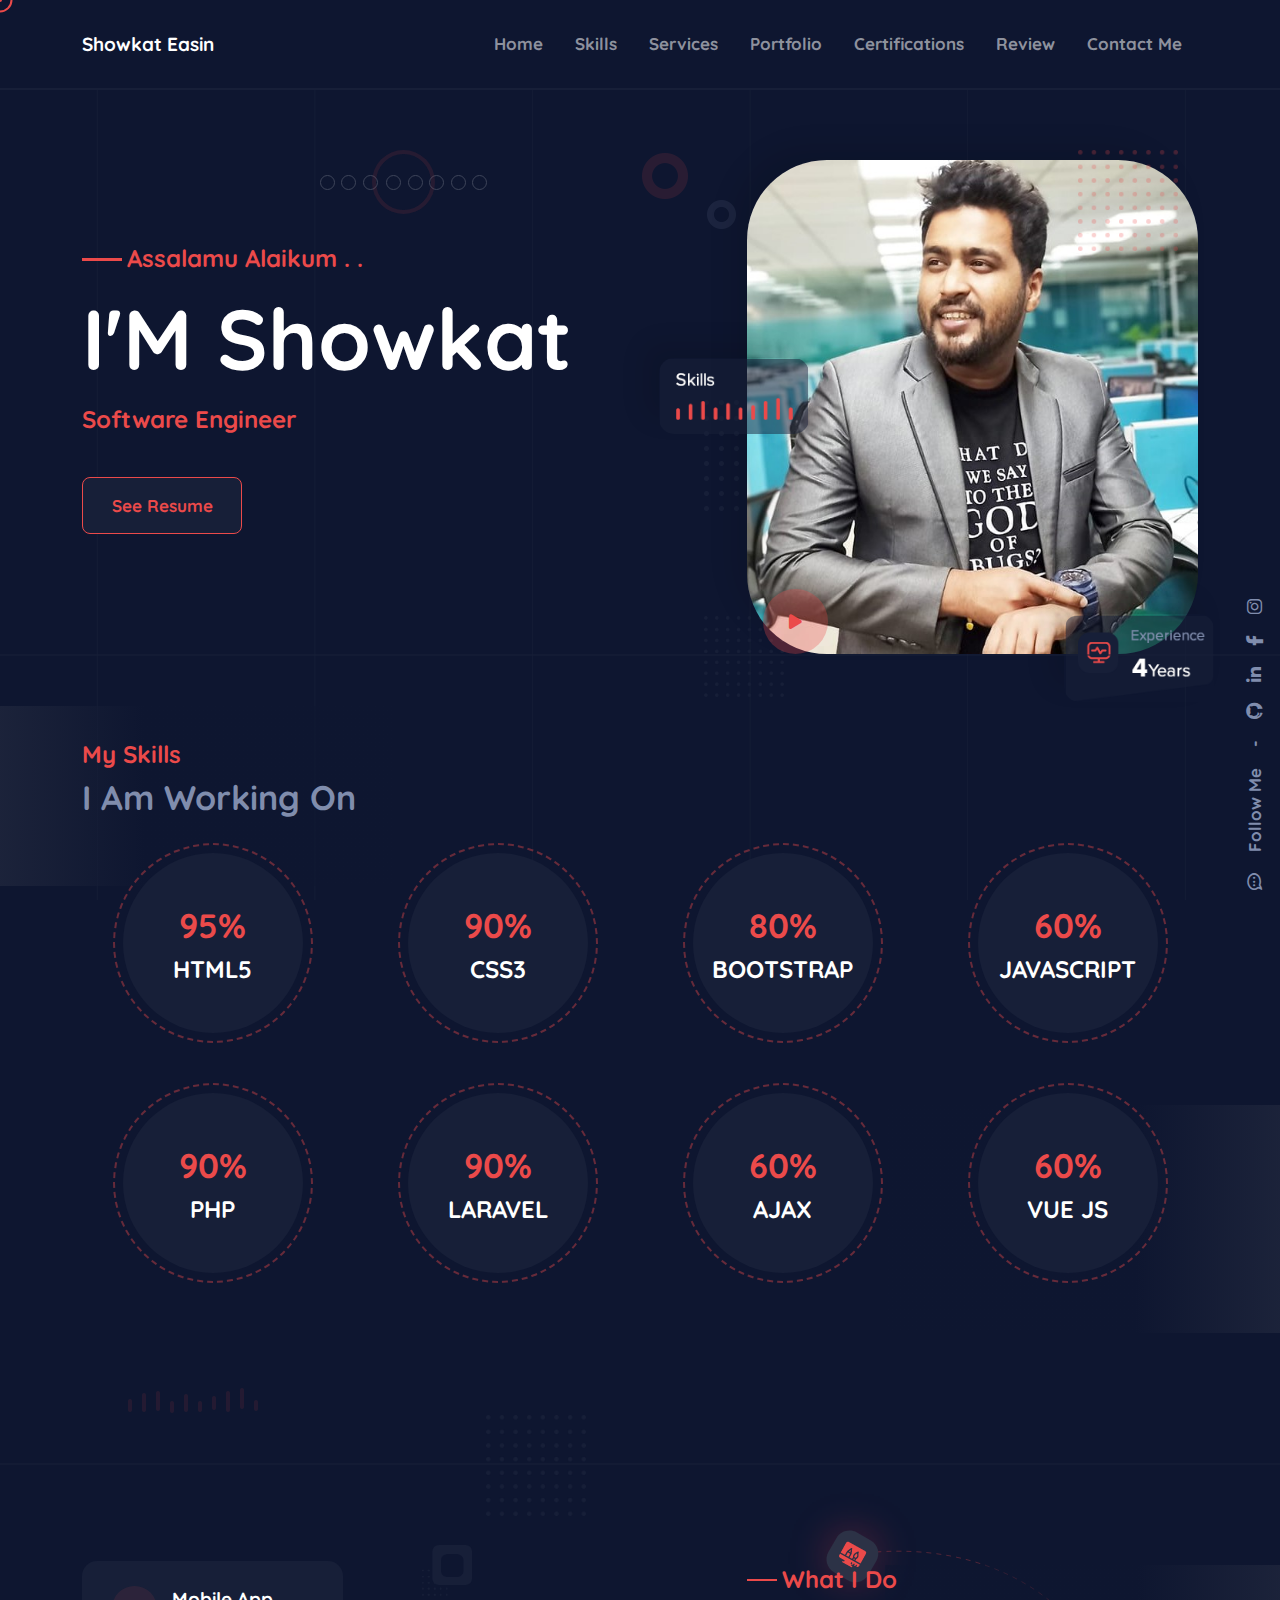
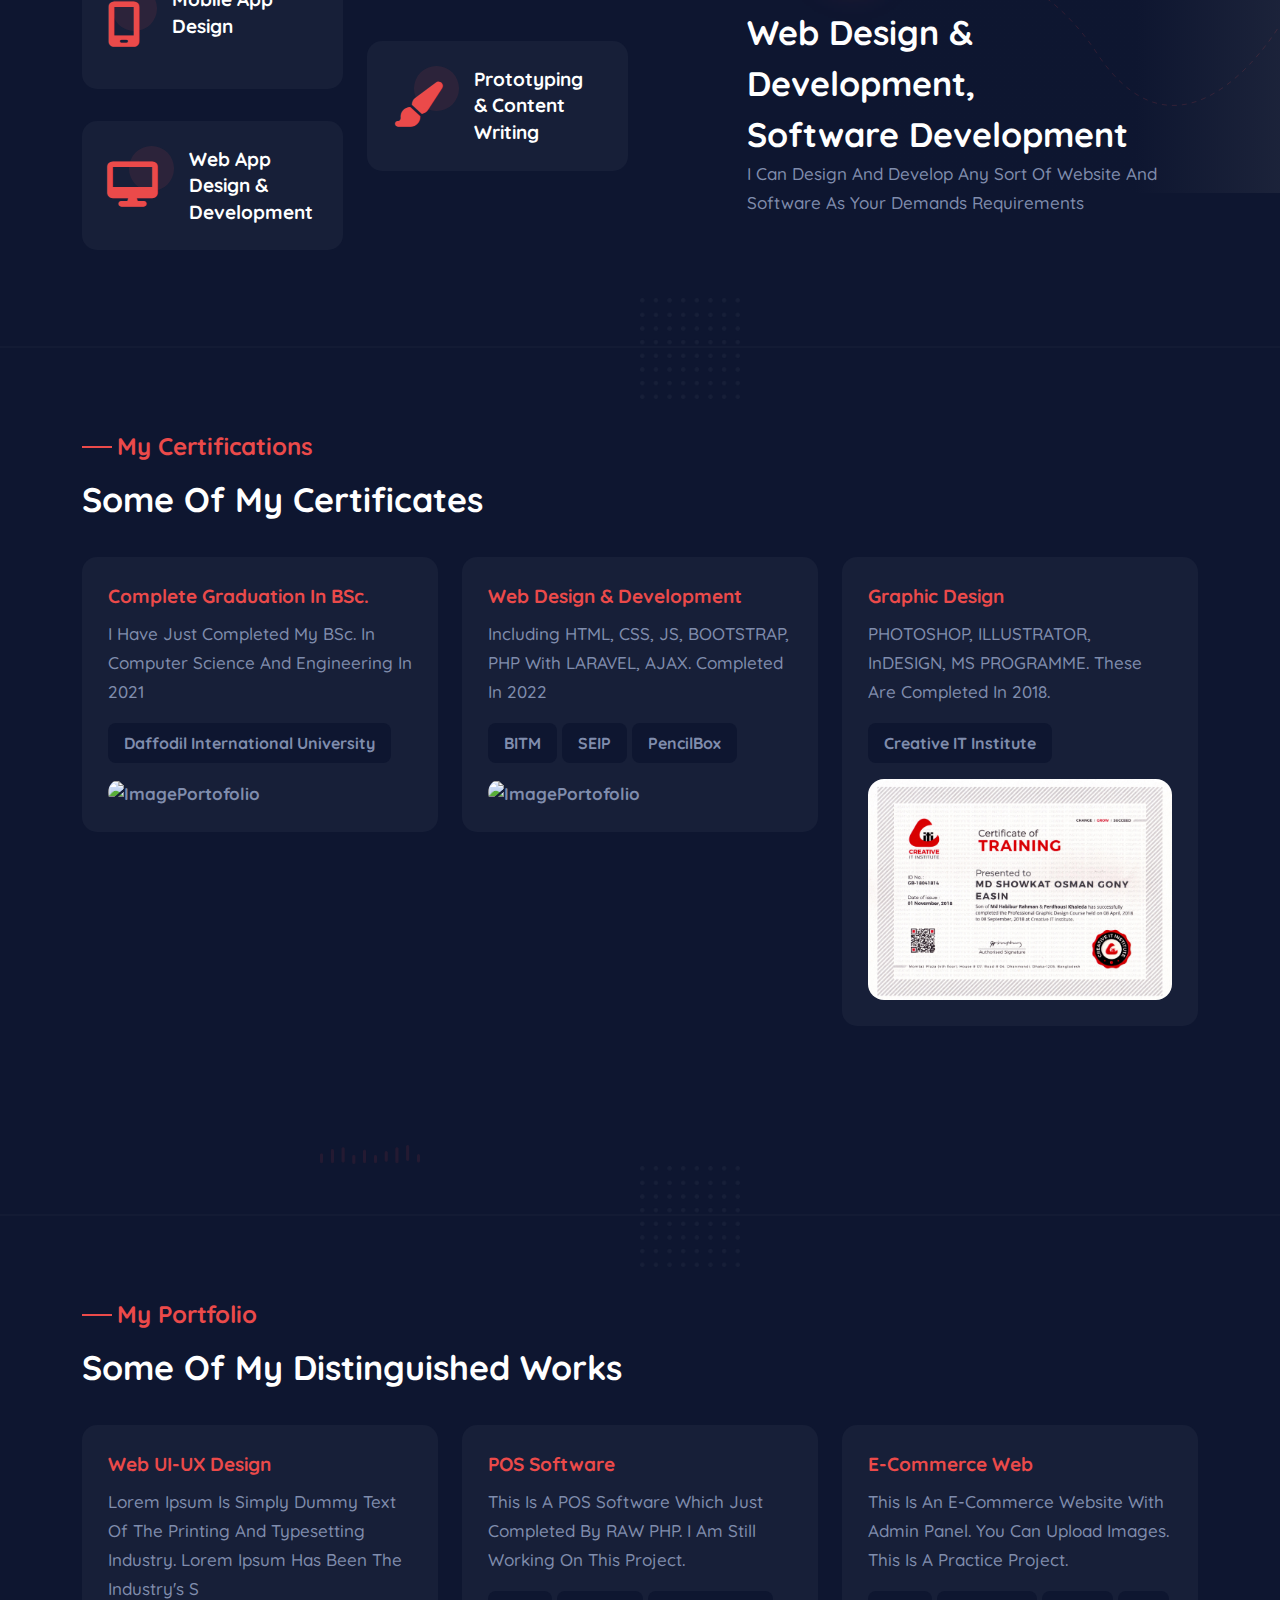
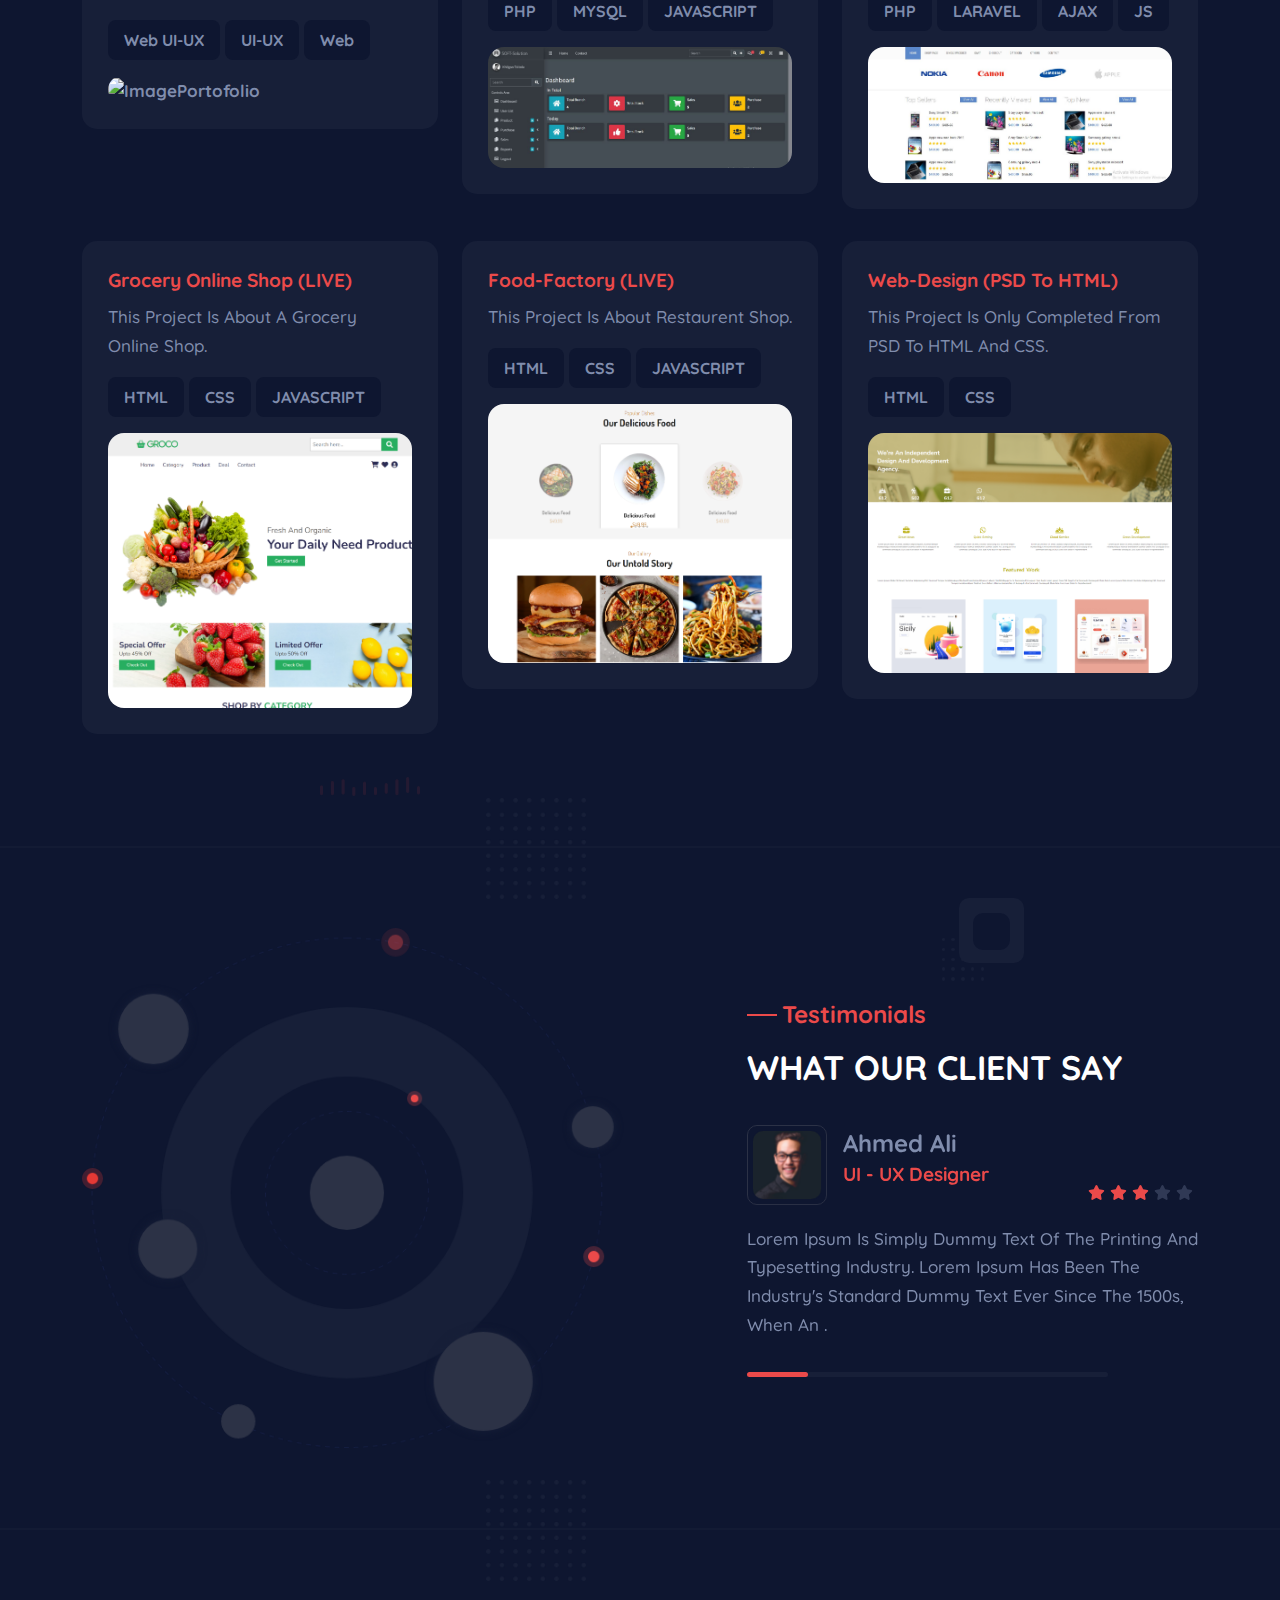
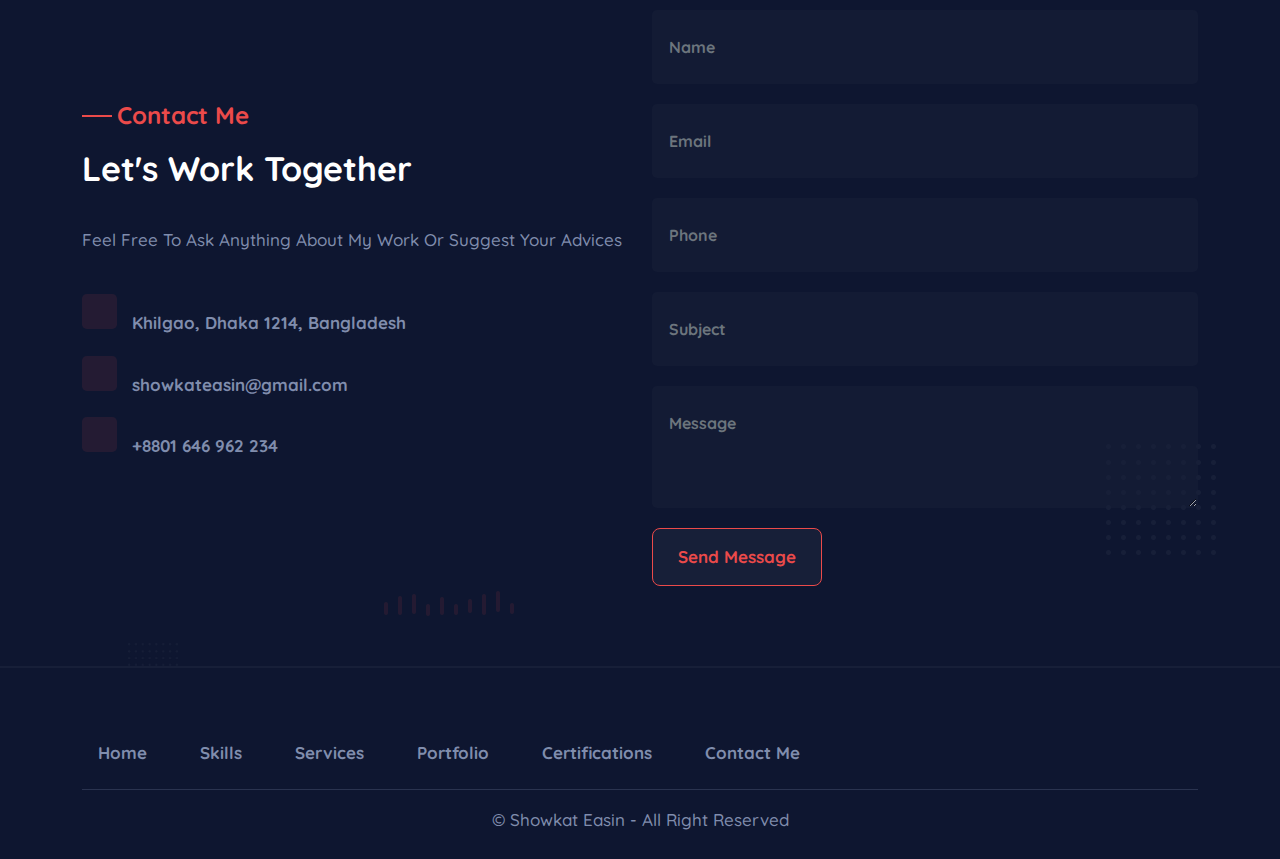
==== commit 2ab41fdb: "Correction" ====
--- a/index.html
+++ b/index.html
@@ -237,7 +237,7 @@
                     <div class="heading-title">
                         <h3>what i do</h3>
                         <h2>Web design & Development, <br> Software Development</h2>
-                        <p>I can Design and develop any sort of website and software as your requirements</p>
+                        <p>I can Design and develop any sort of website and software as your demands requirements</p>
                     </div>
                 </div>
                 <!-- end heading-title -->
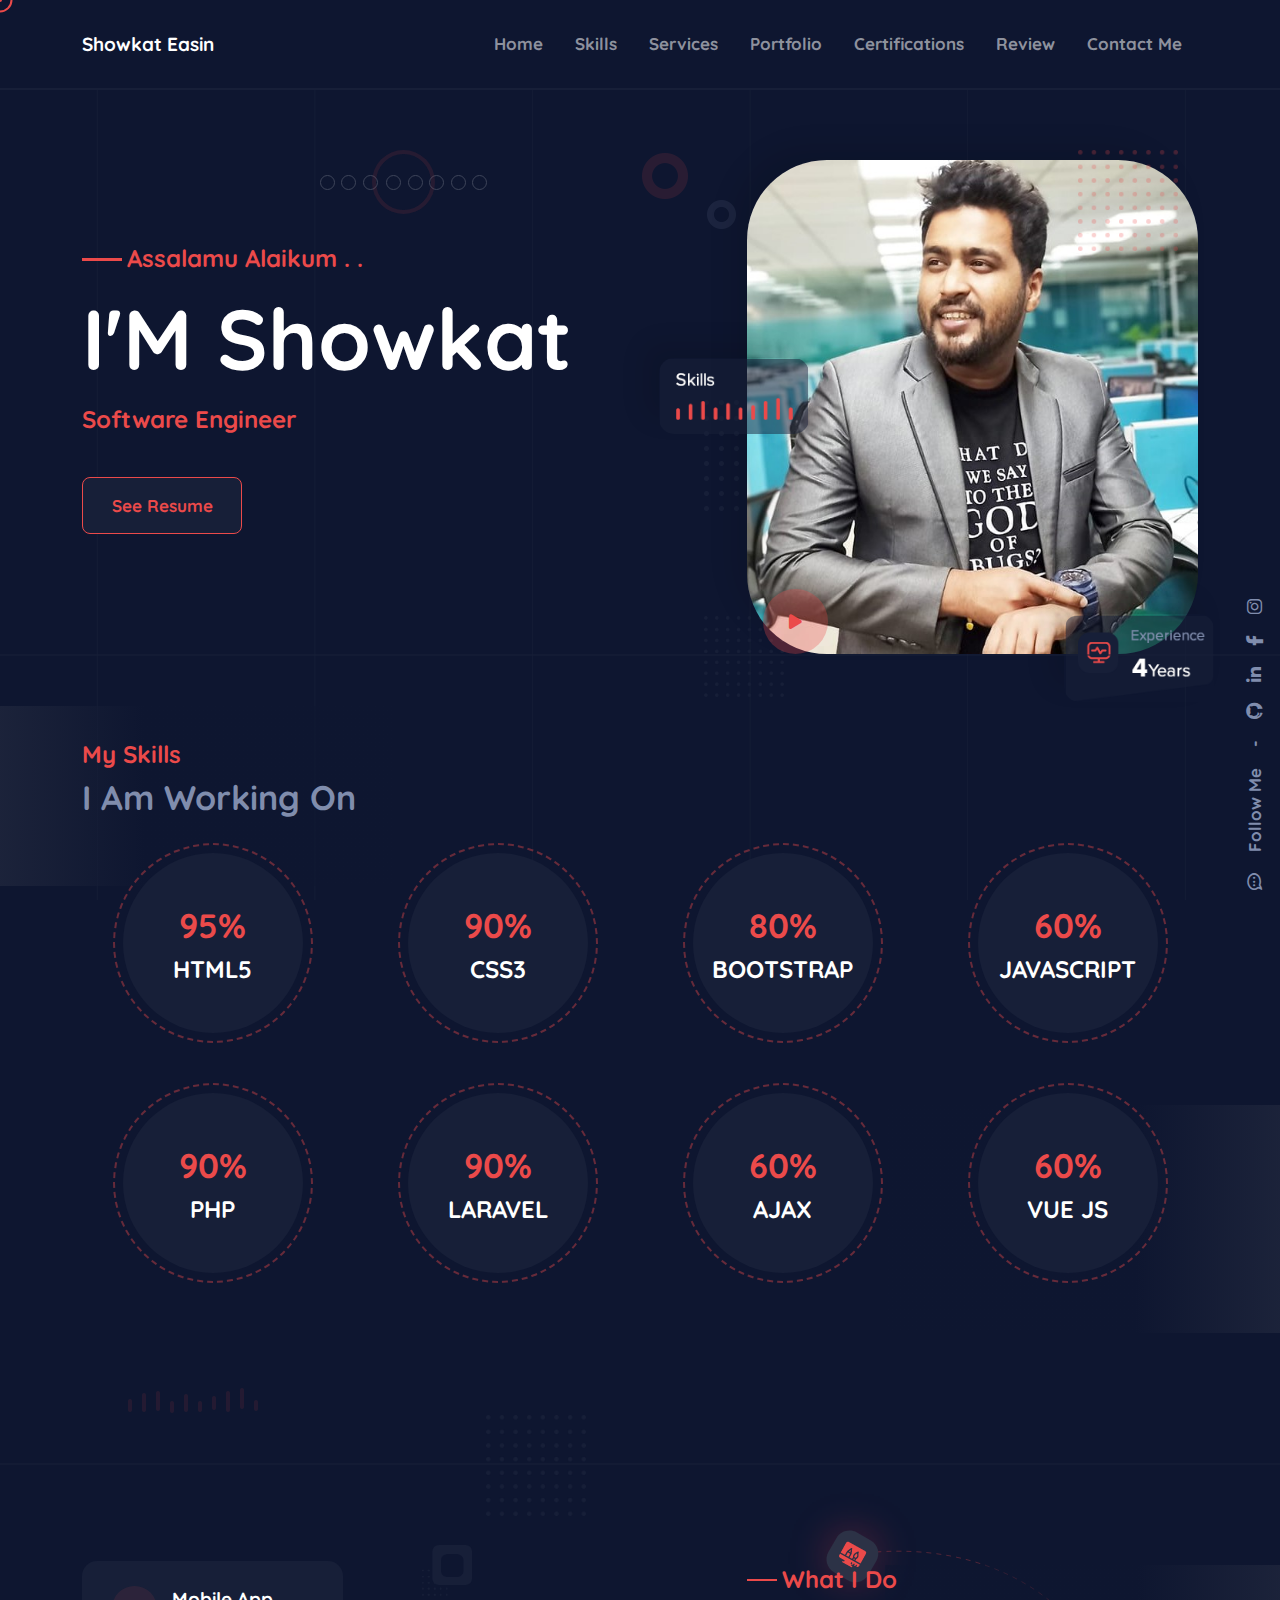
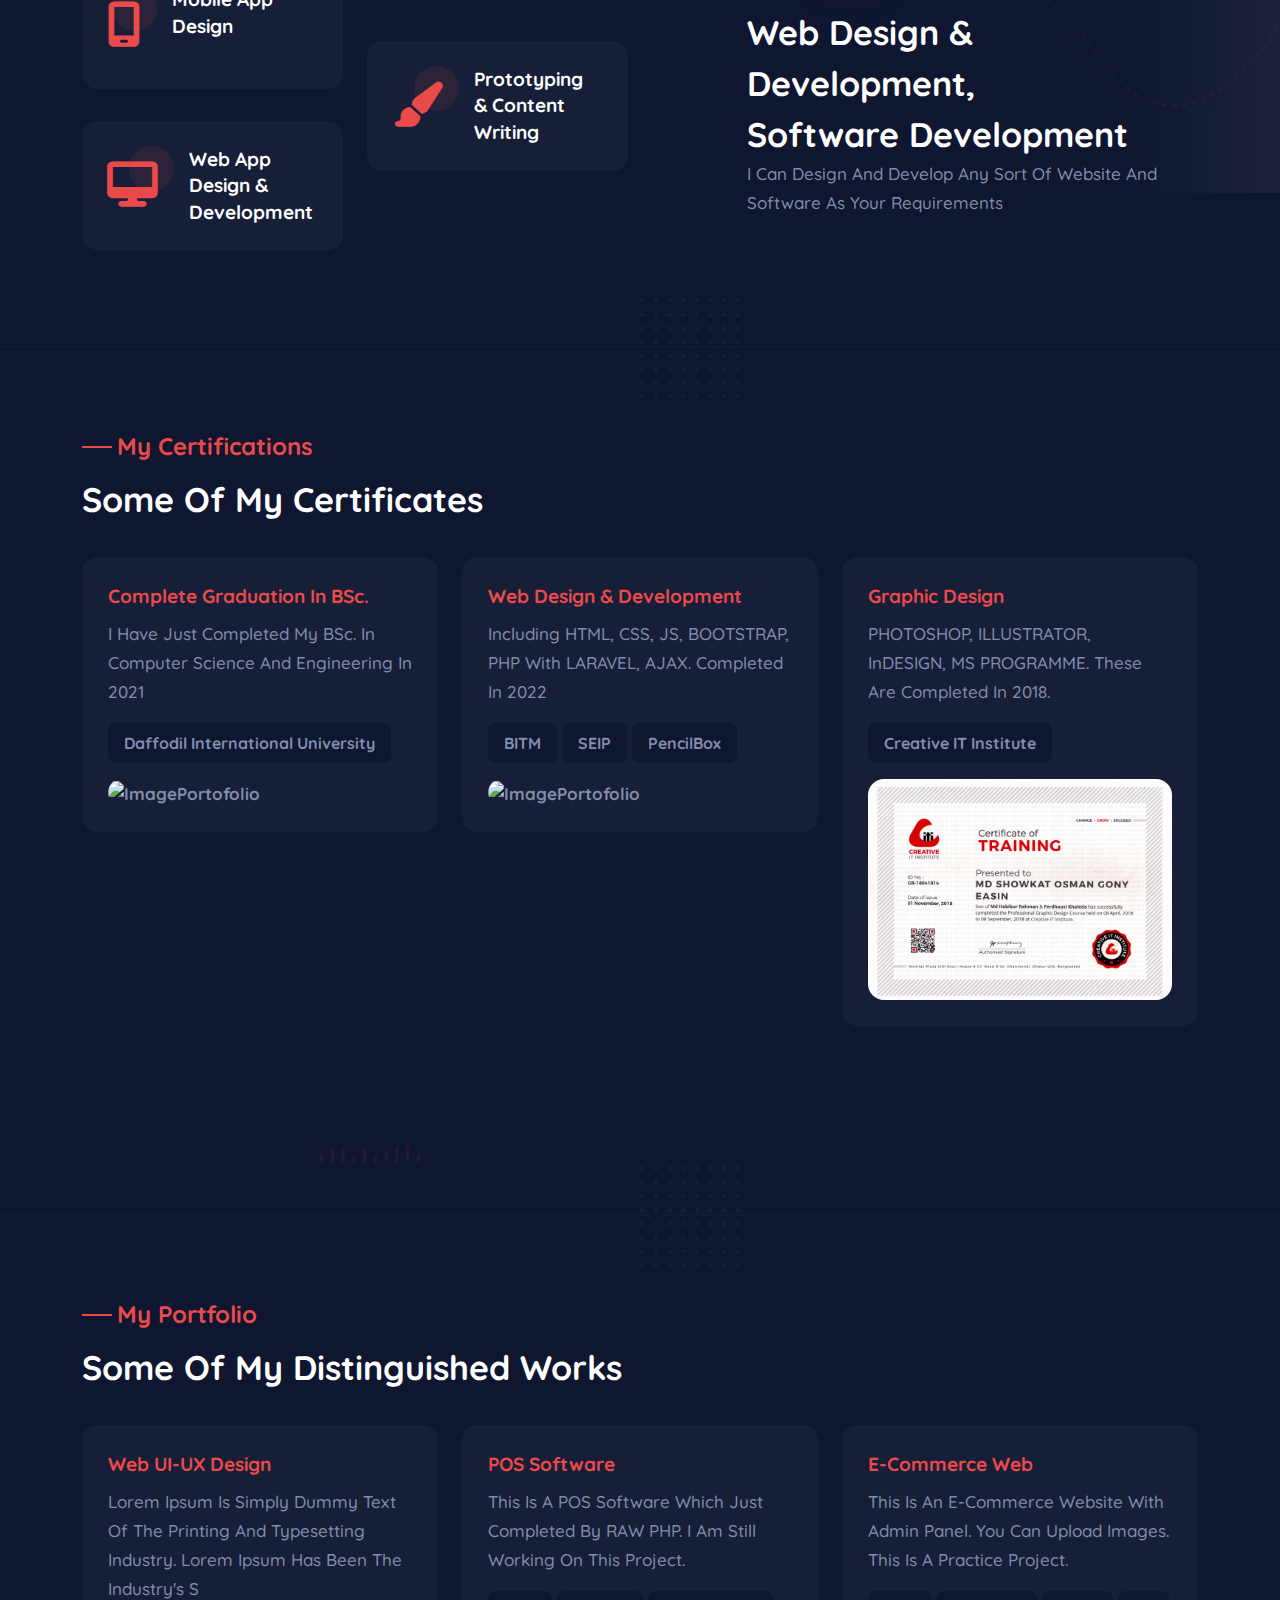
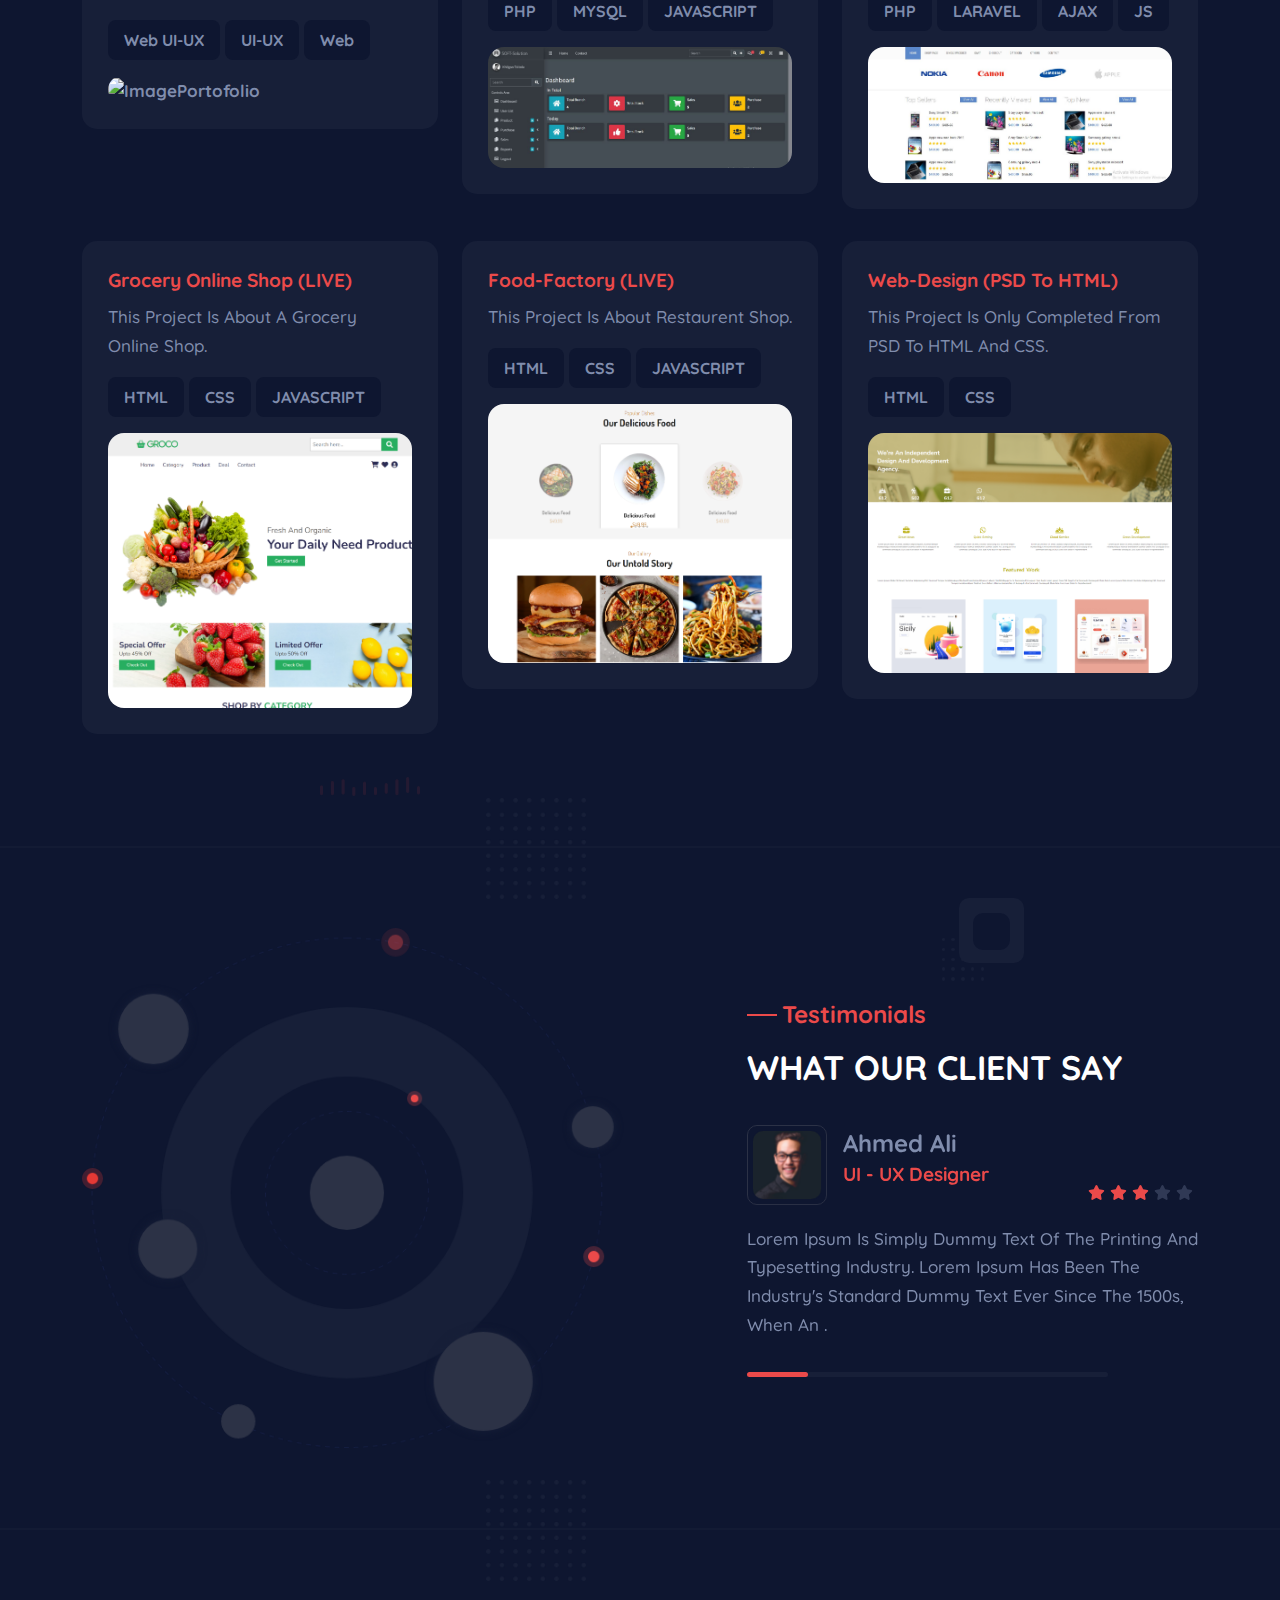
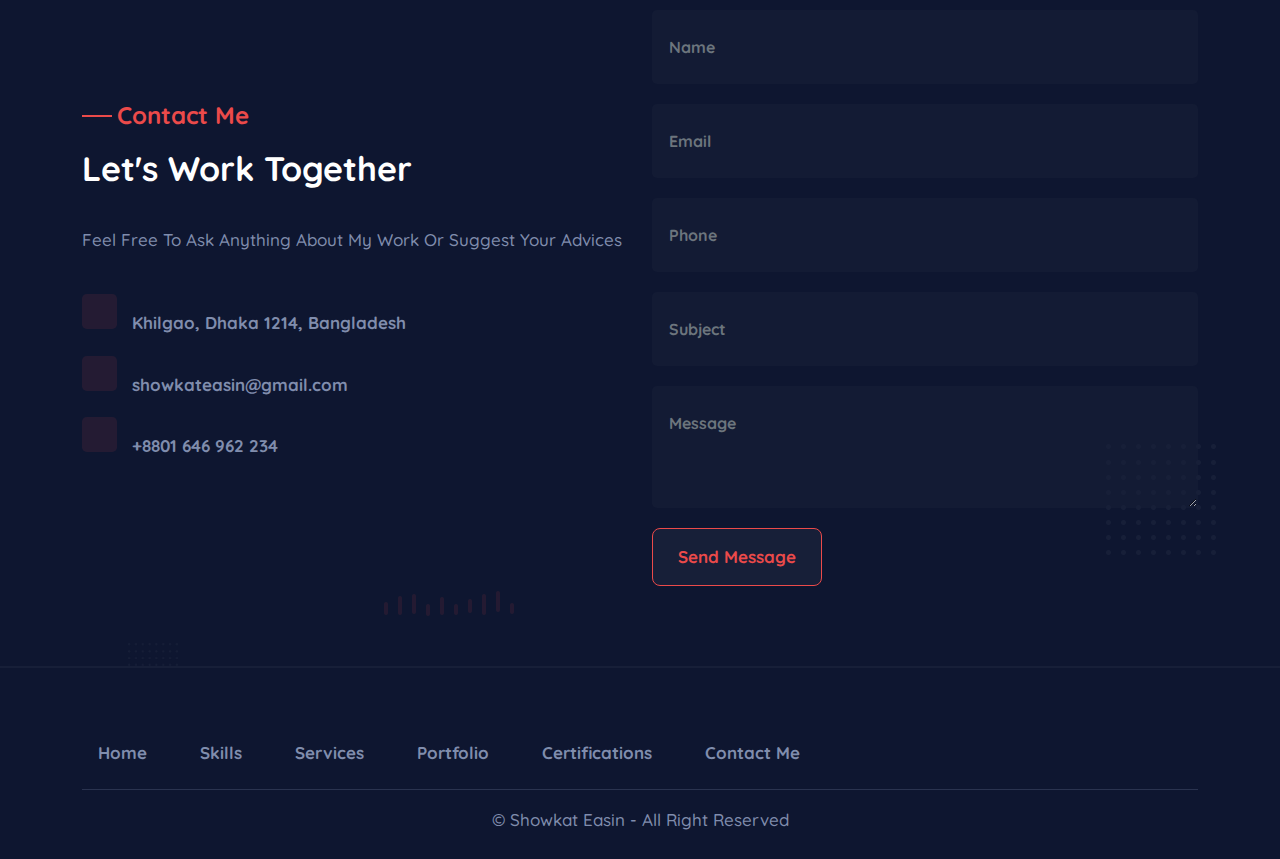
==== commit 724aa383: "Correction" ====
--- a/index.html
+++ b/index.html
@@ -237,7 +237,7 @@
                     <div class="heading-title">
                         <h3>what i do</h3>
                         <h2>Web design & Development, <br> Software Development</h2>
-                        <p>I can Design and develop any sort of website and software as your demands requirements</p>
+                        <p>I can Design and develop any sort of website and software as your requirements</p>
                     </div>
                 </div>
                 <!-- end heading-title -->
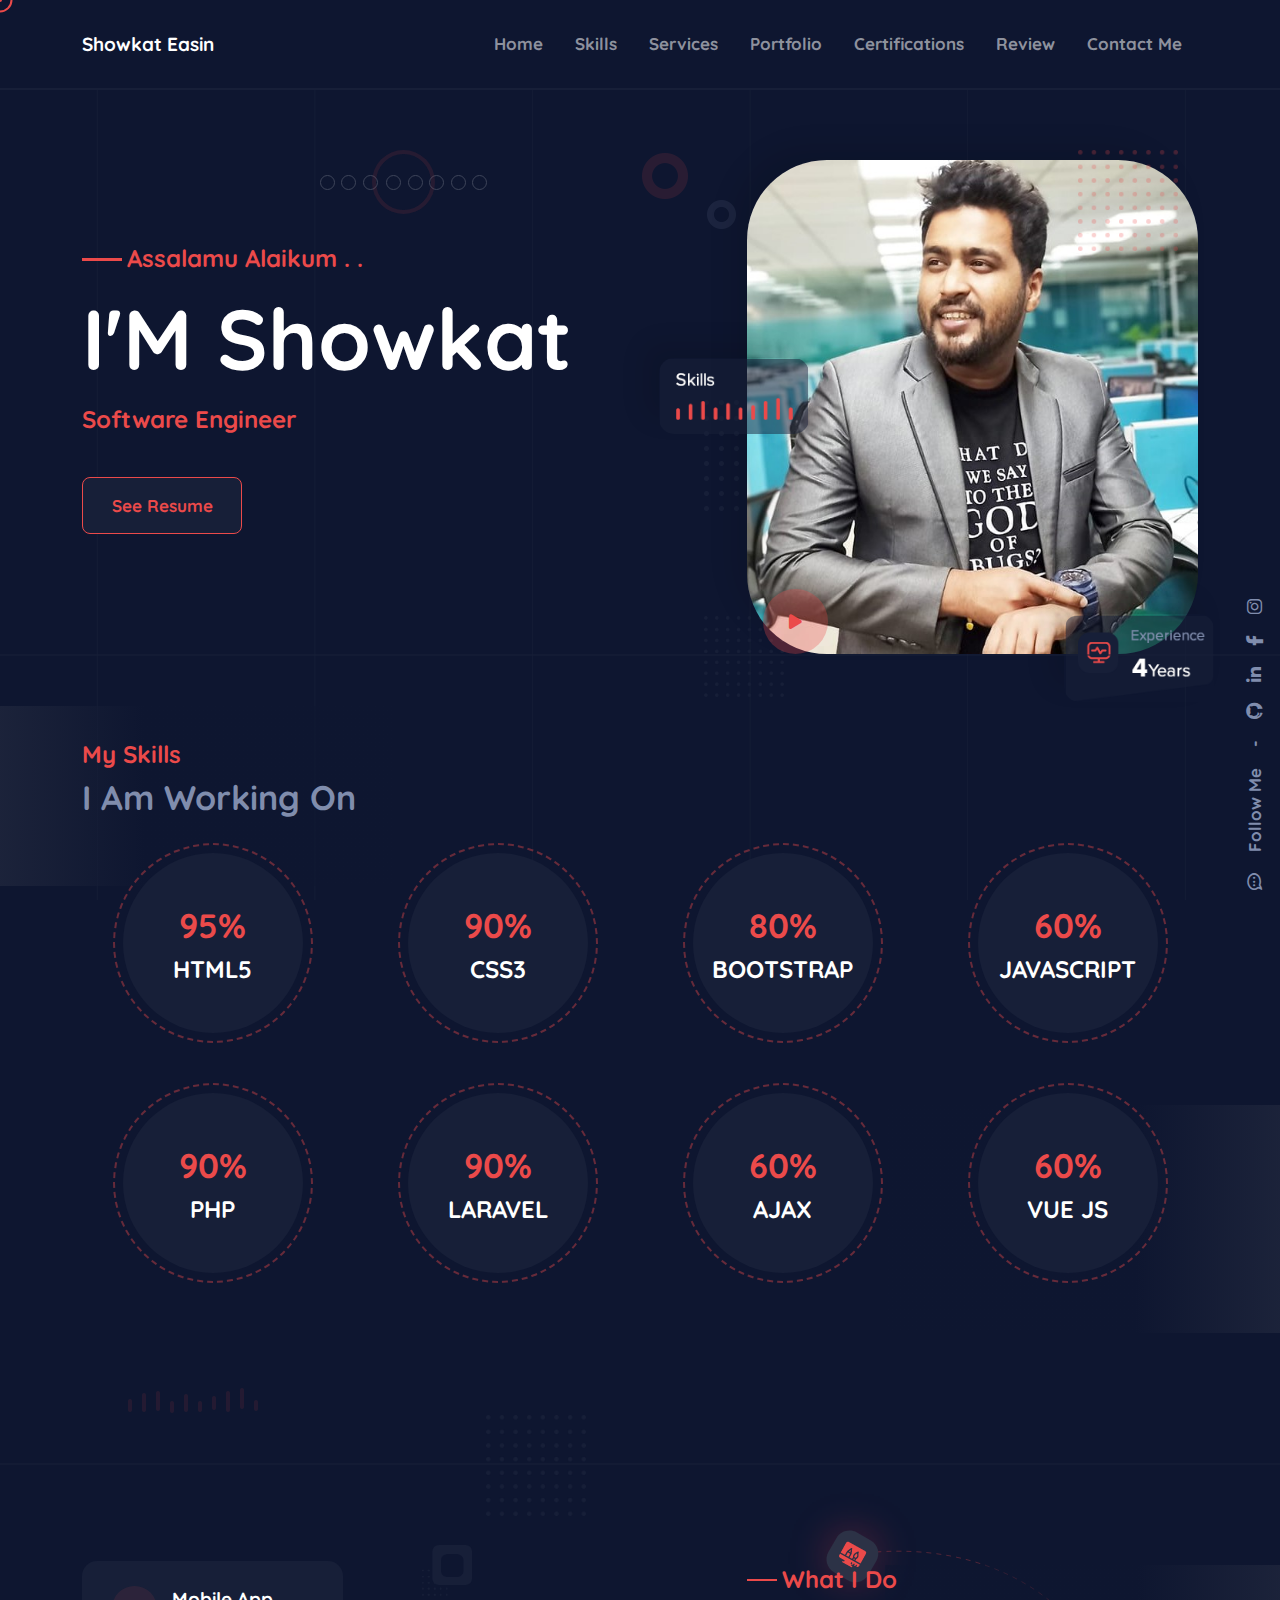
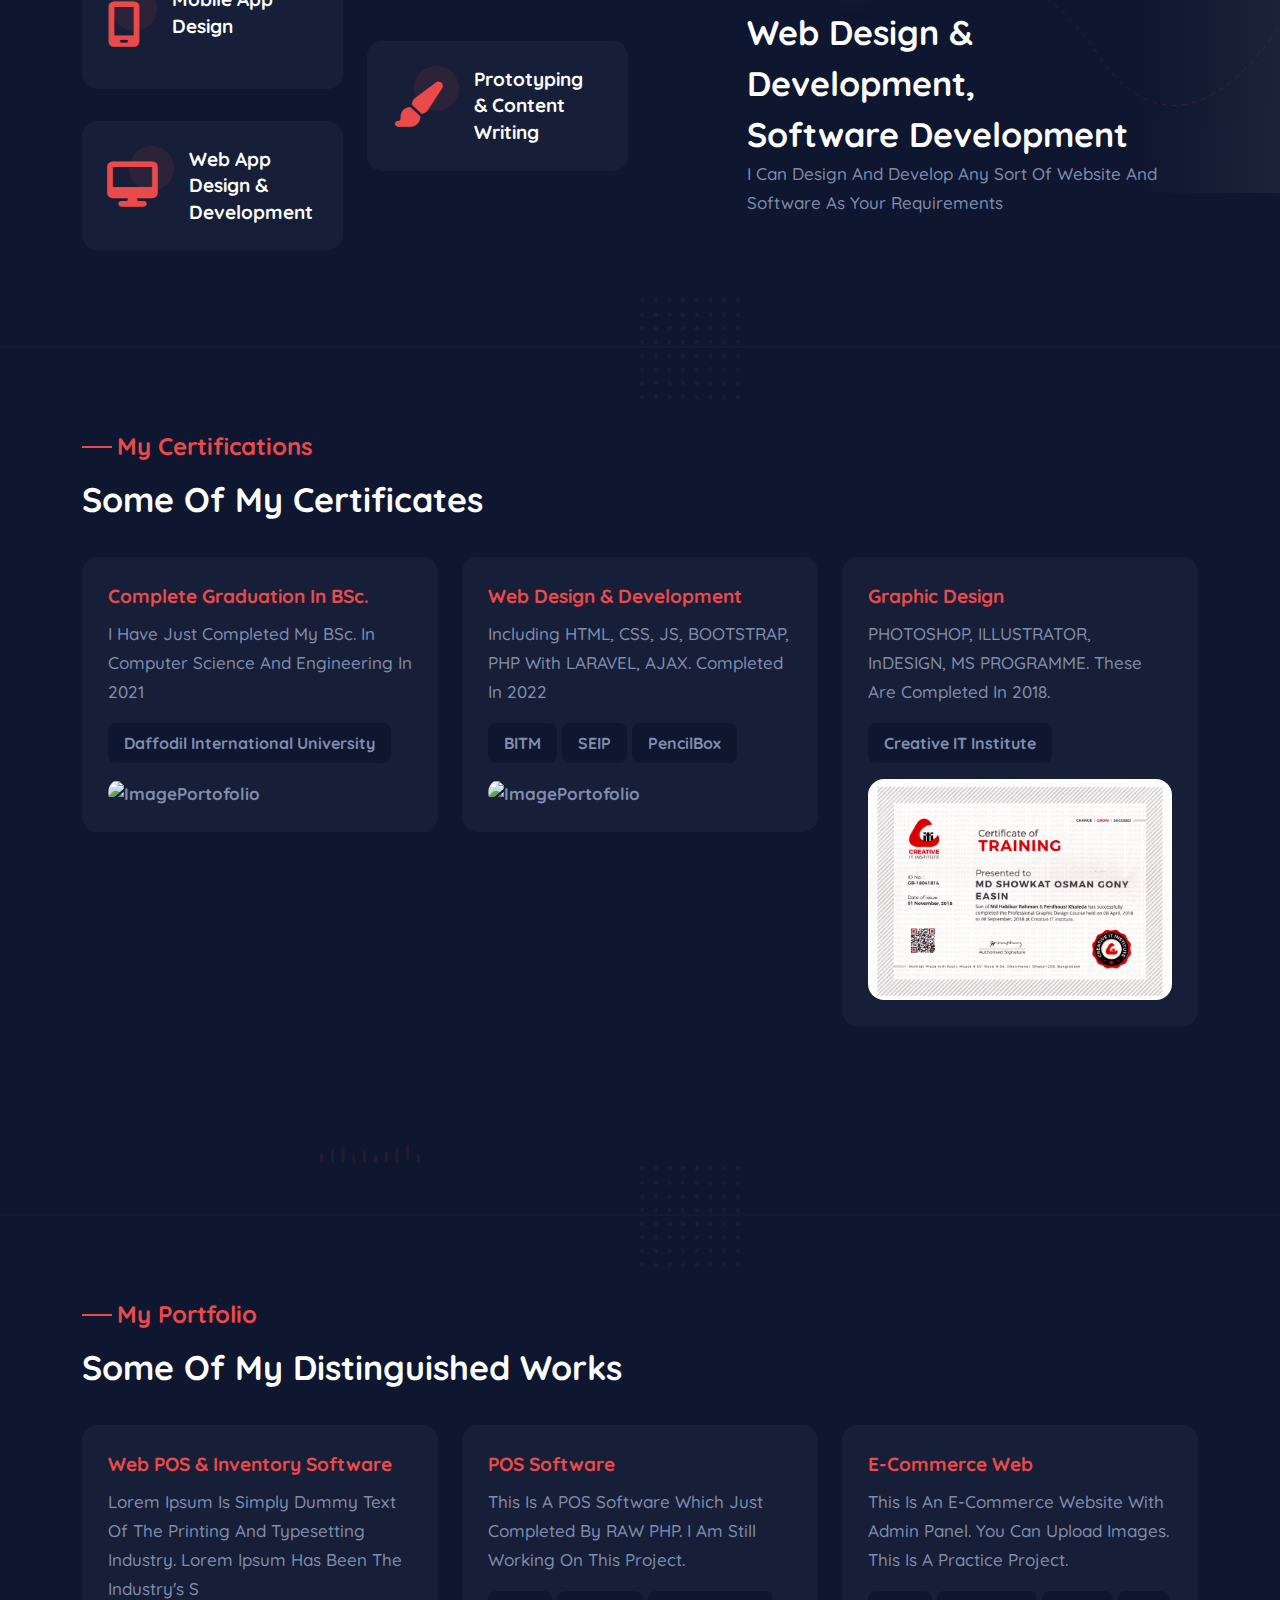
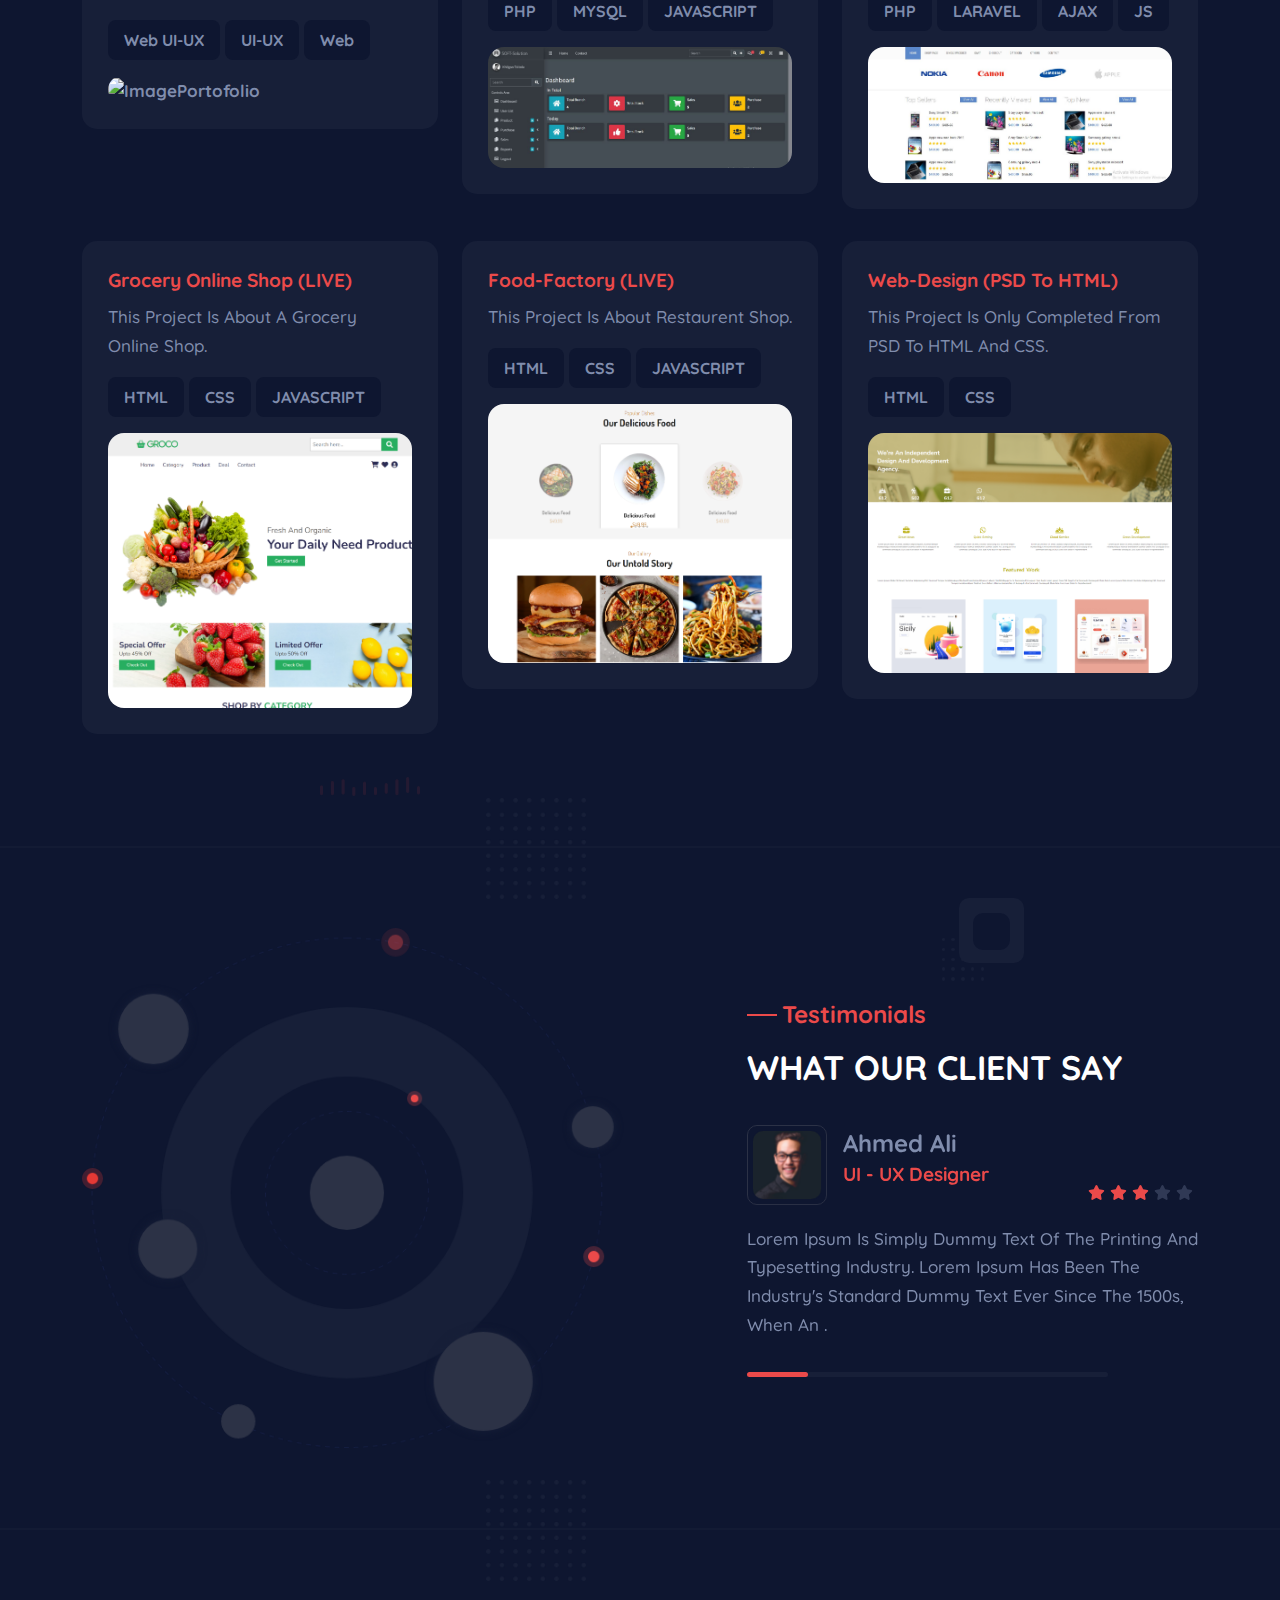
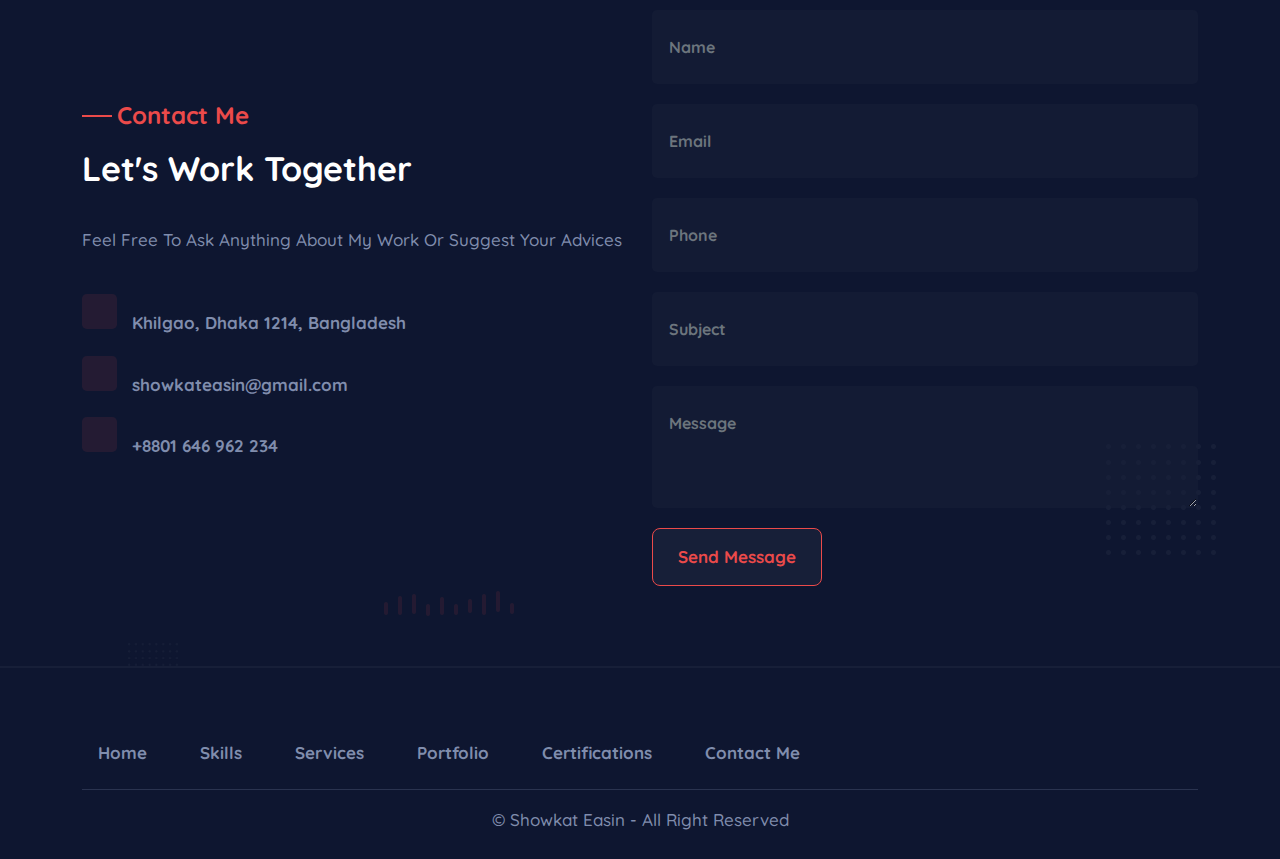
==== commit 30e366cb: "Portfolio work" ====
--- a/index.html
+++ b/index.html
@@ -386,7 +386,7 @@
                 <!-- start item-card -->
                 <div class="col-xl-4 col-lg-6 col-md-6 col-sm-6 col-12 mix web">
                     <div class="item-card">
-                        <h4><a class="title-link" href="#">Web UI-UX Design</a></h4>
+                        <h4><a class="title-link" href="#">Web POS & Inventory Software</a></h4>
                         <p>Lorem Ipsum is simply dummy text of the printing and typesetting
                             industry. Lorem Ipsum has been the industry's s
                         </p>
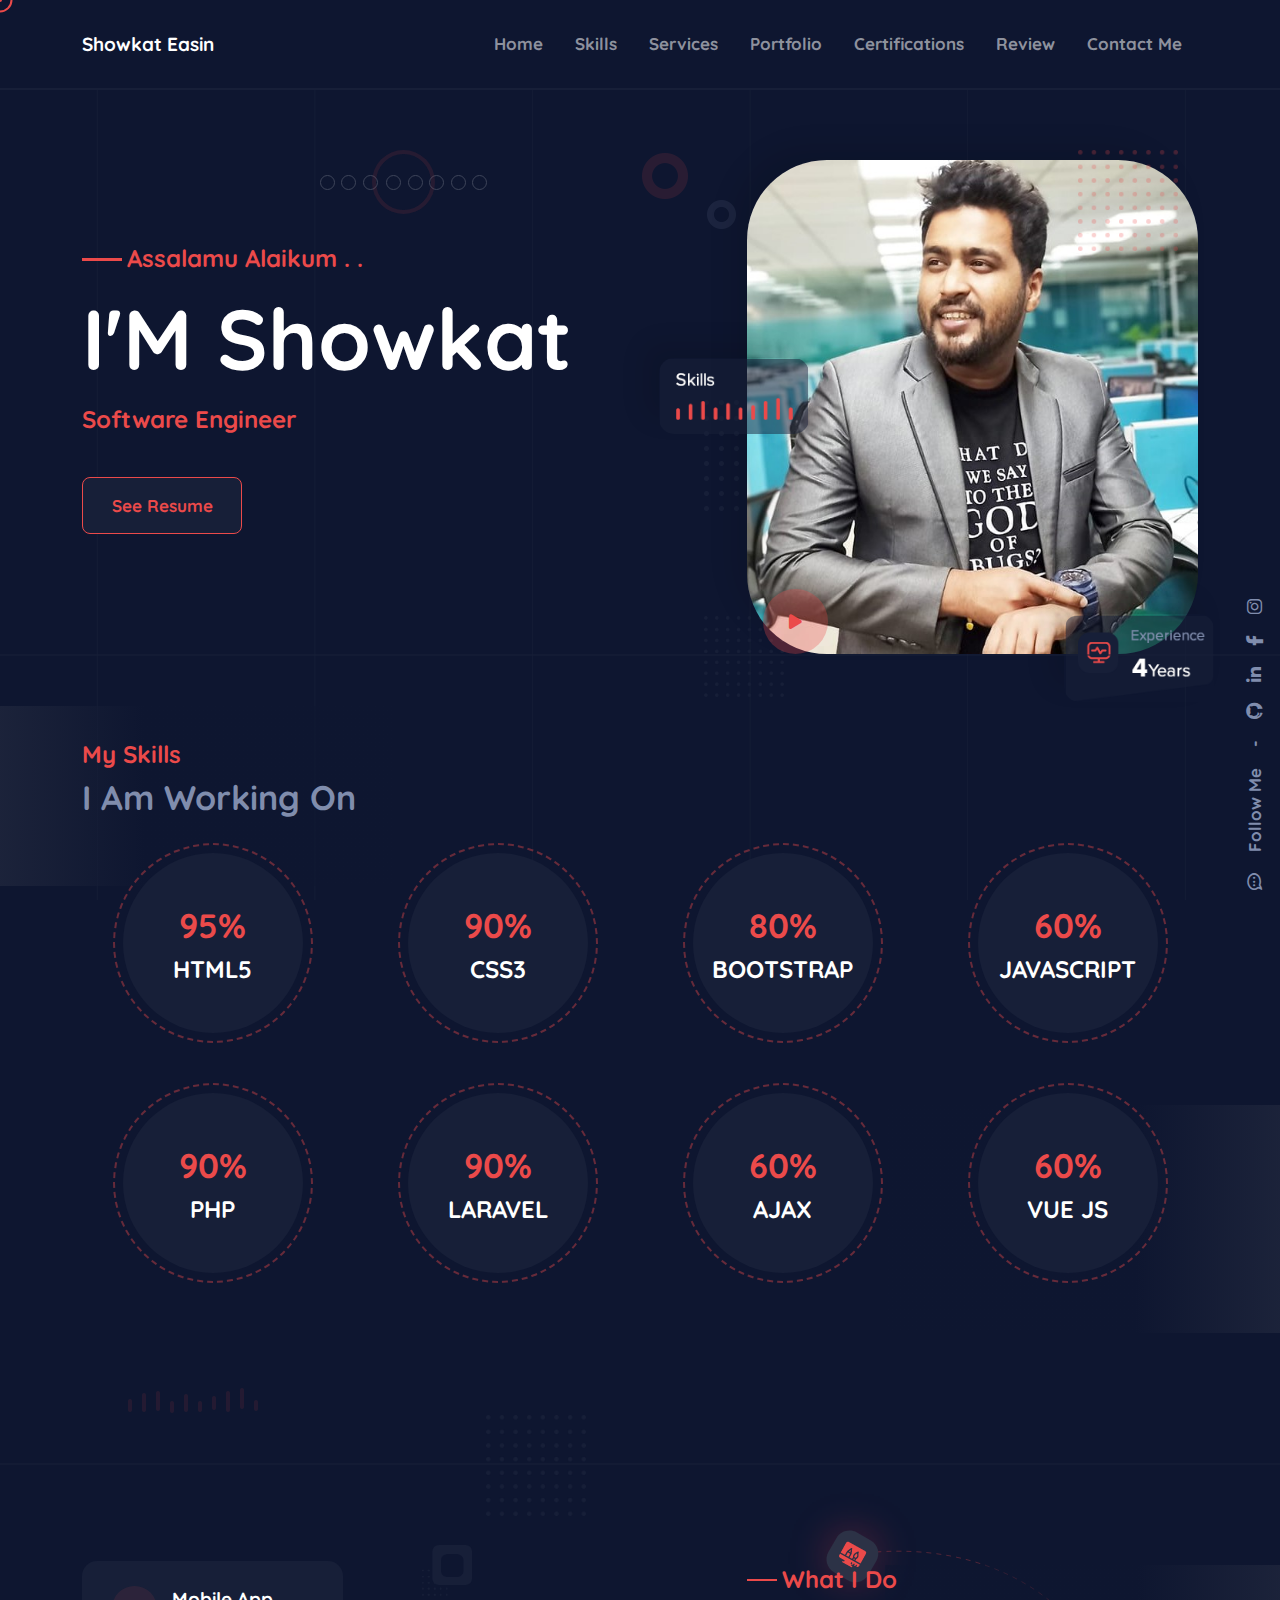
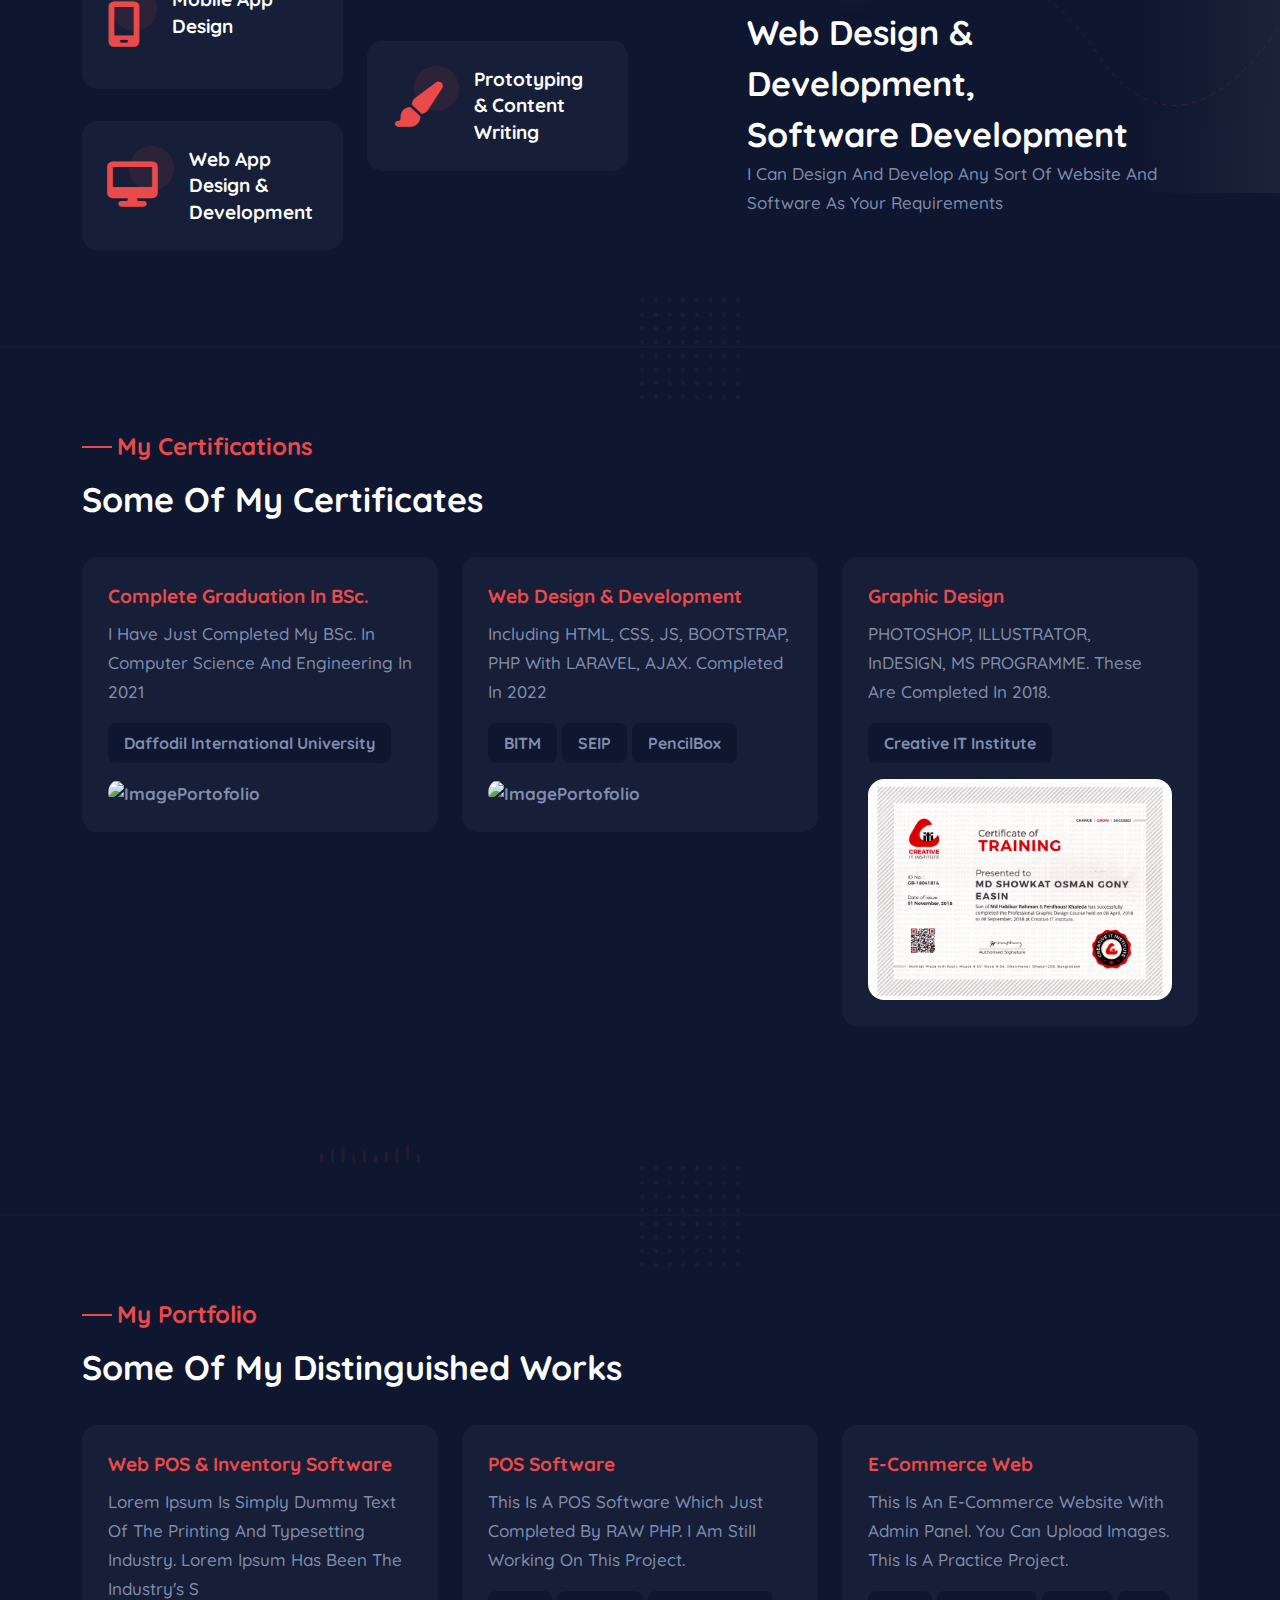
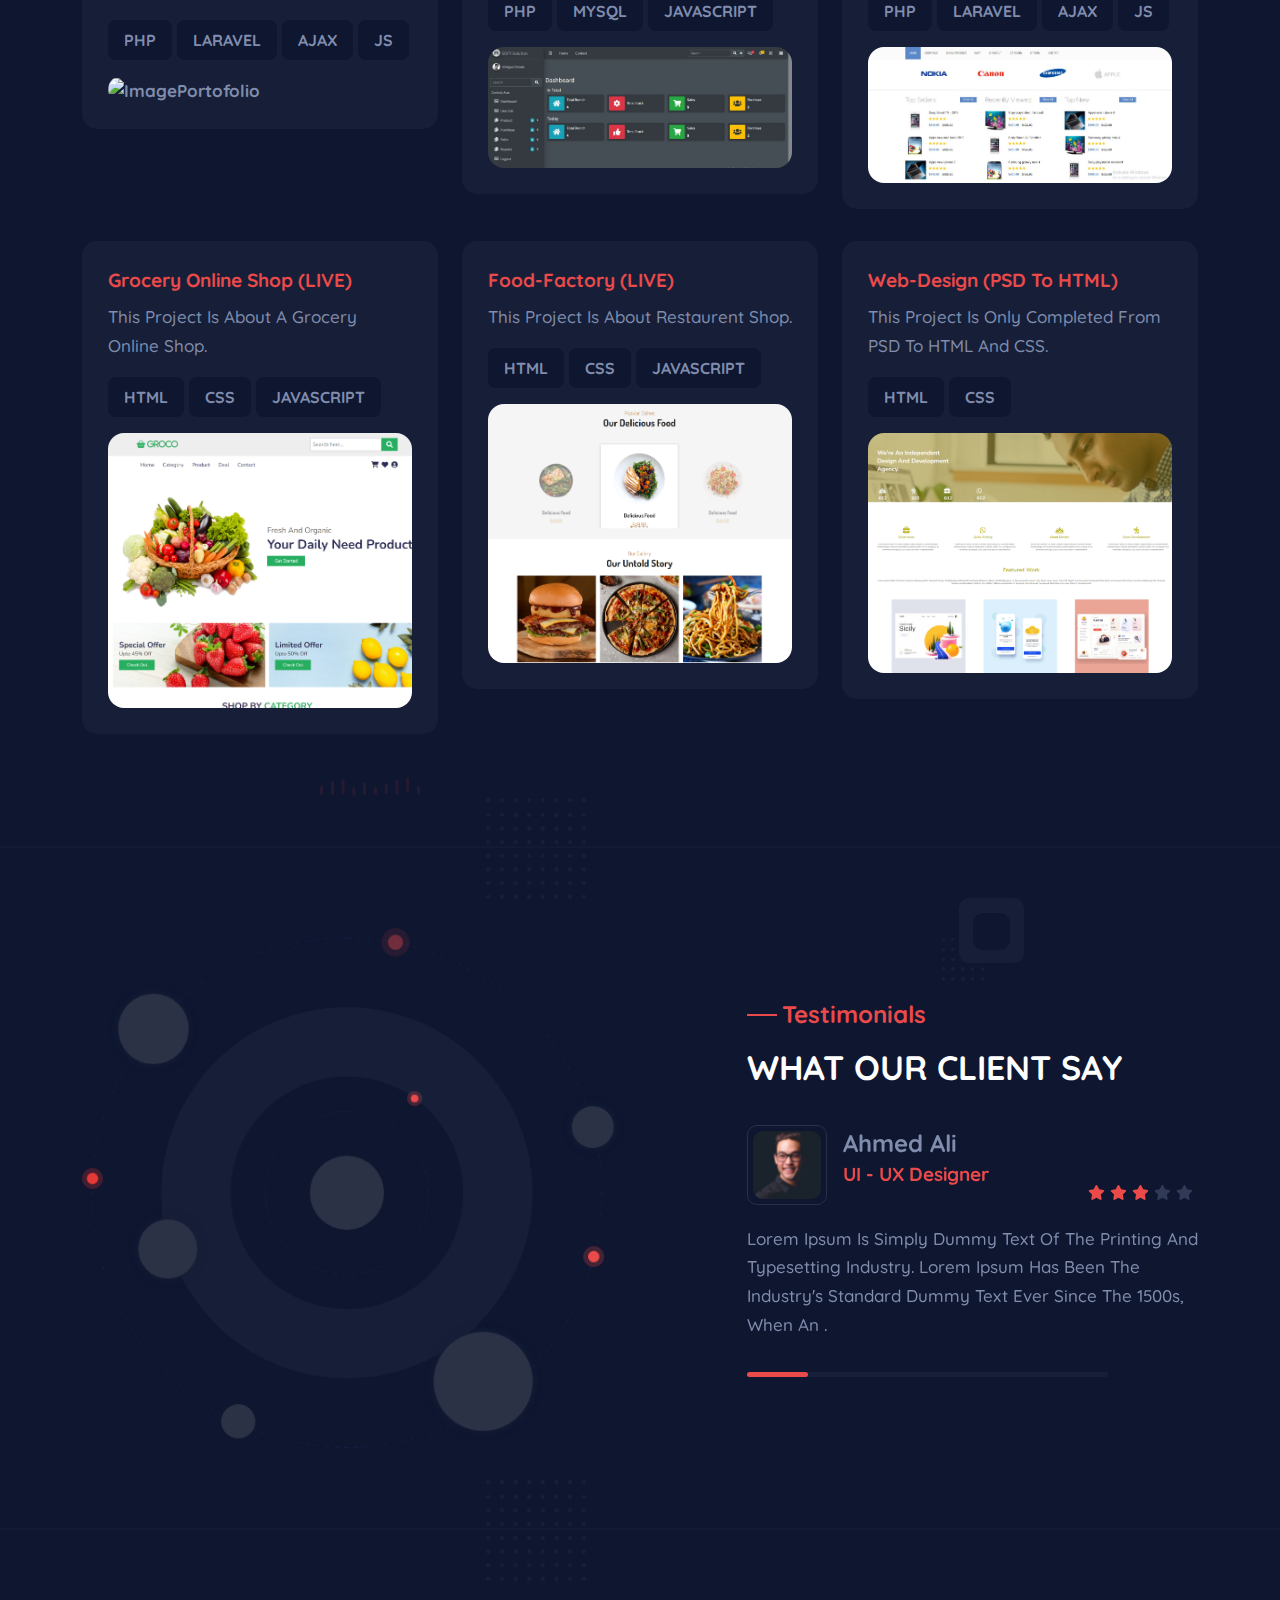
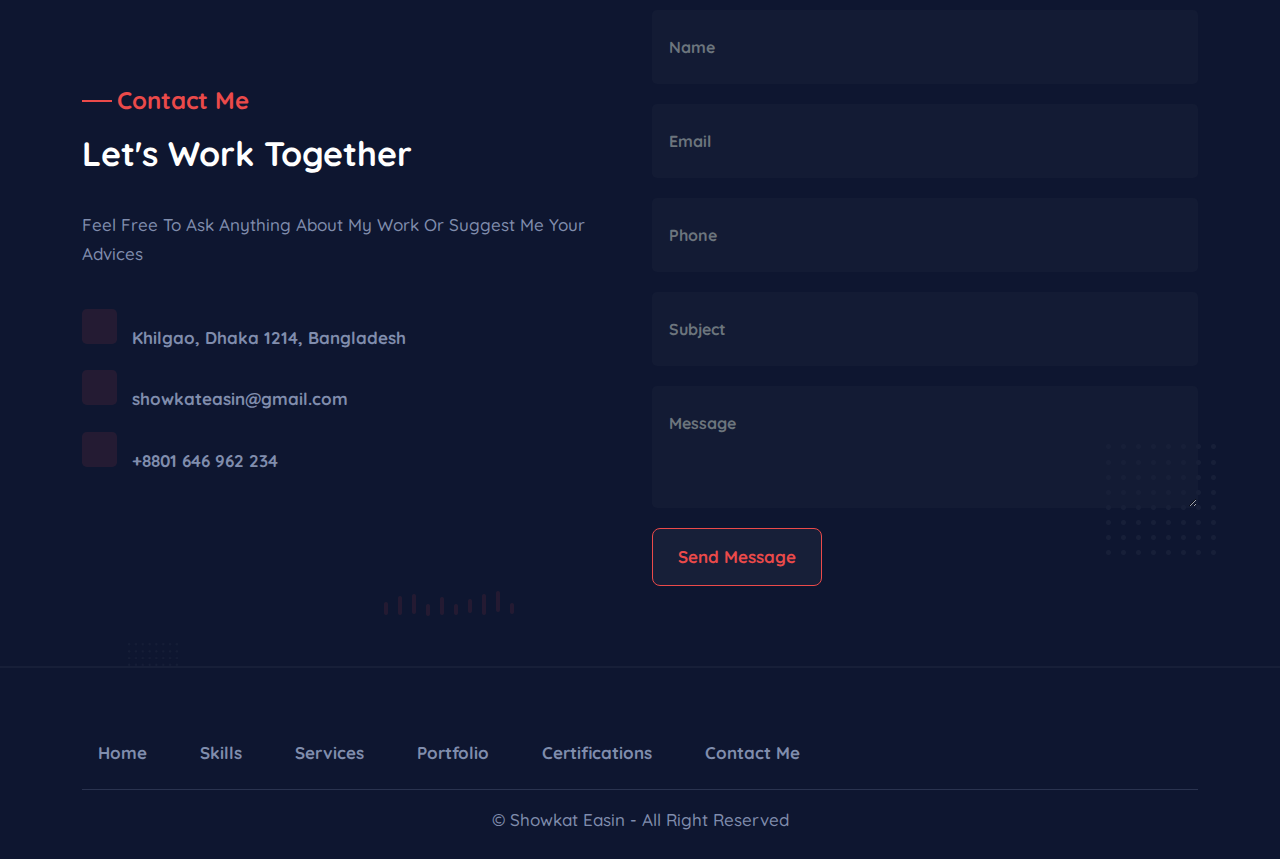
==== commit c325cc6b: "Correction" ====
--- a/index.html
+++ b/index.html
@@ -391,9 +391,10 @@
                             industry. Lorem Ipsum has been the industry's s
                         </p>
                         <ul class="tag-link">
-                            <li><a href="#">web UI-UX</a></li>
-                            <li><a href="#">UI-UX</a></li>
-                            <li><a href="#">web</a></li>
+                            <li><a href="#">PHP</a></li>
+                            <li><a href="#">LARAVEL</a></li>
+                            <li><a href="#">AJAX</a></li>
+                            <li><a href="#">JS</a></li>
                         </ul>
                         <div class="item-image">
                             <a class="link-image" href="#"><i class="fi fi-rr-arrow-small-right"></i></a>
@@ -660,7 +661,7 @@
                         <h3>contact Me</h3>
                         <h2>Let's Work together</h2>
                     </div>
-                    <p>Feel free to ask anything about my work or suggest your advices</p>
+                    <p>Feel free to ask anything about my work or suggest me your advices</p>
                     <ul class="info">
                         <li><i class="fi fi-rr-marker"></i>Khilgao, Dhaka 1214, Bangladesh</li>
                         <li><i class="fi fi-rr-envelope"></i><a href="mailto:admin@example.com">showkateasin@gmail.com</a></li>
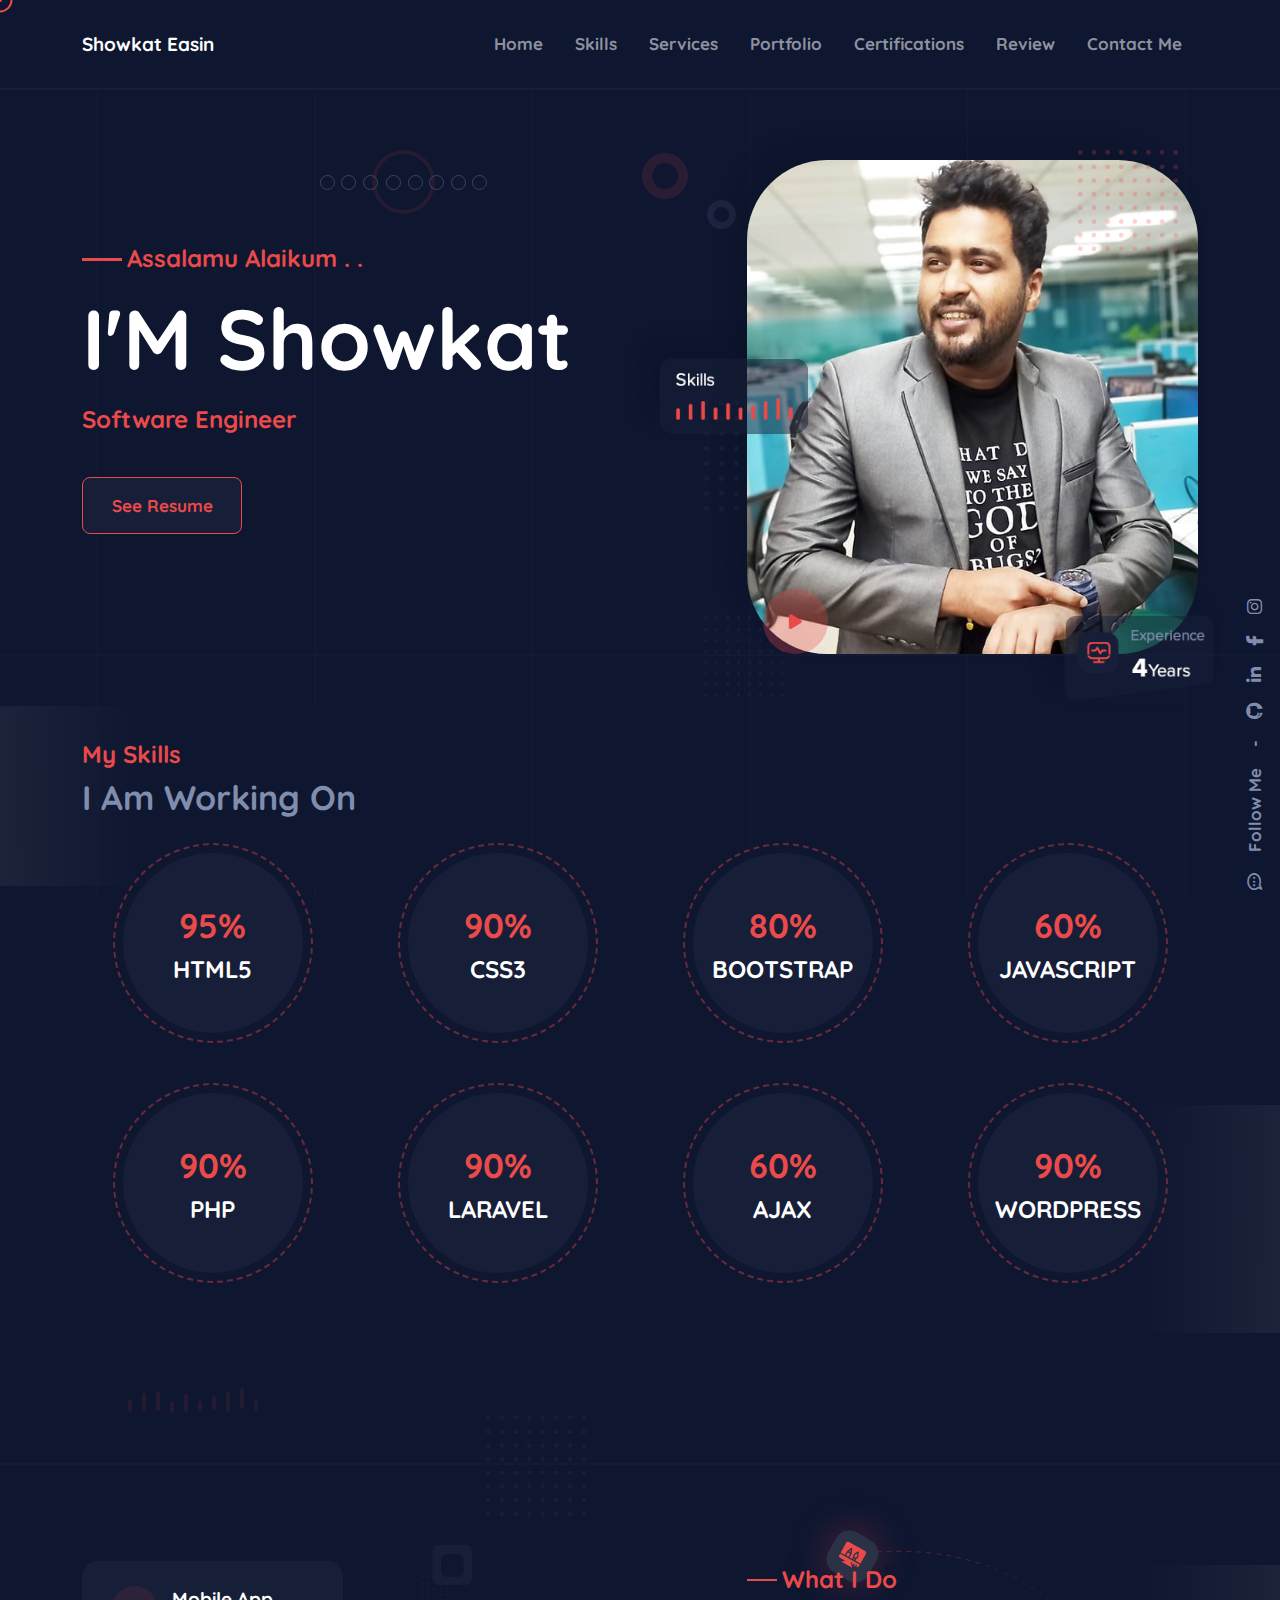
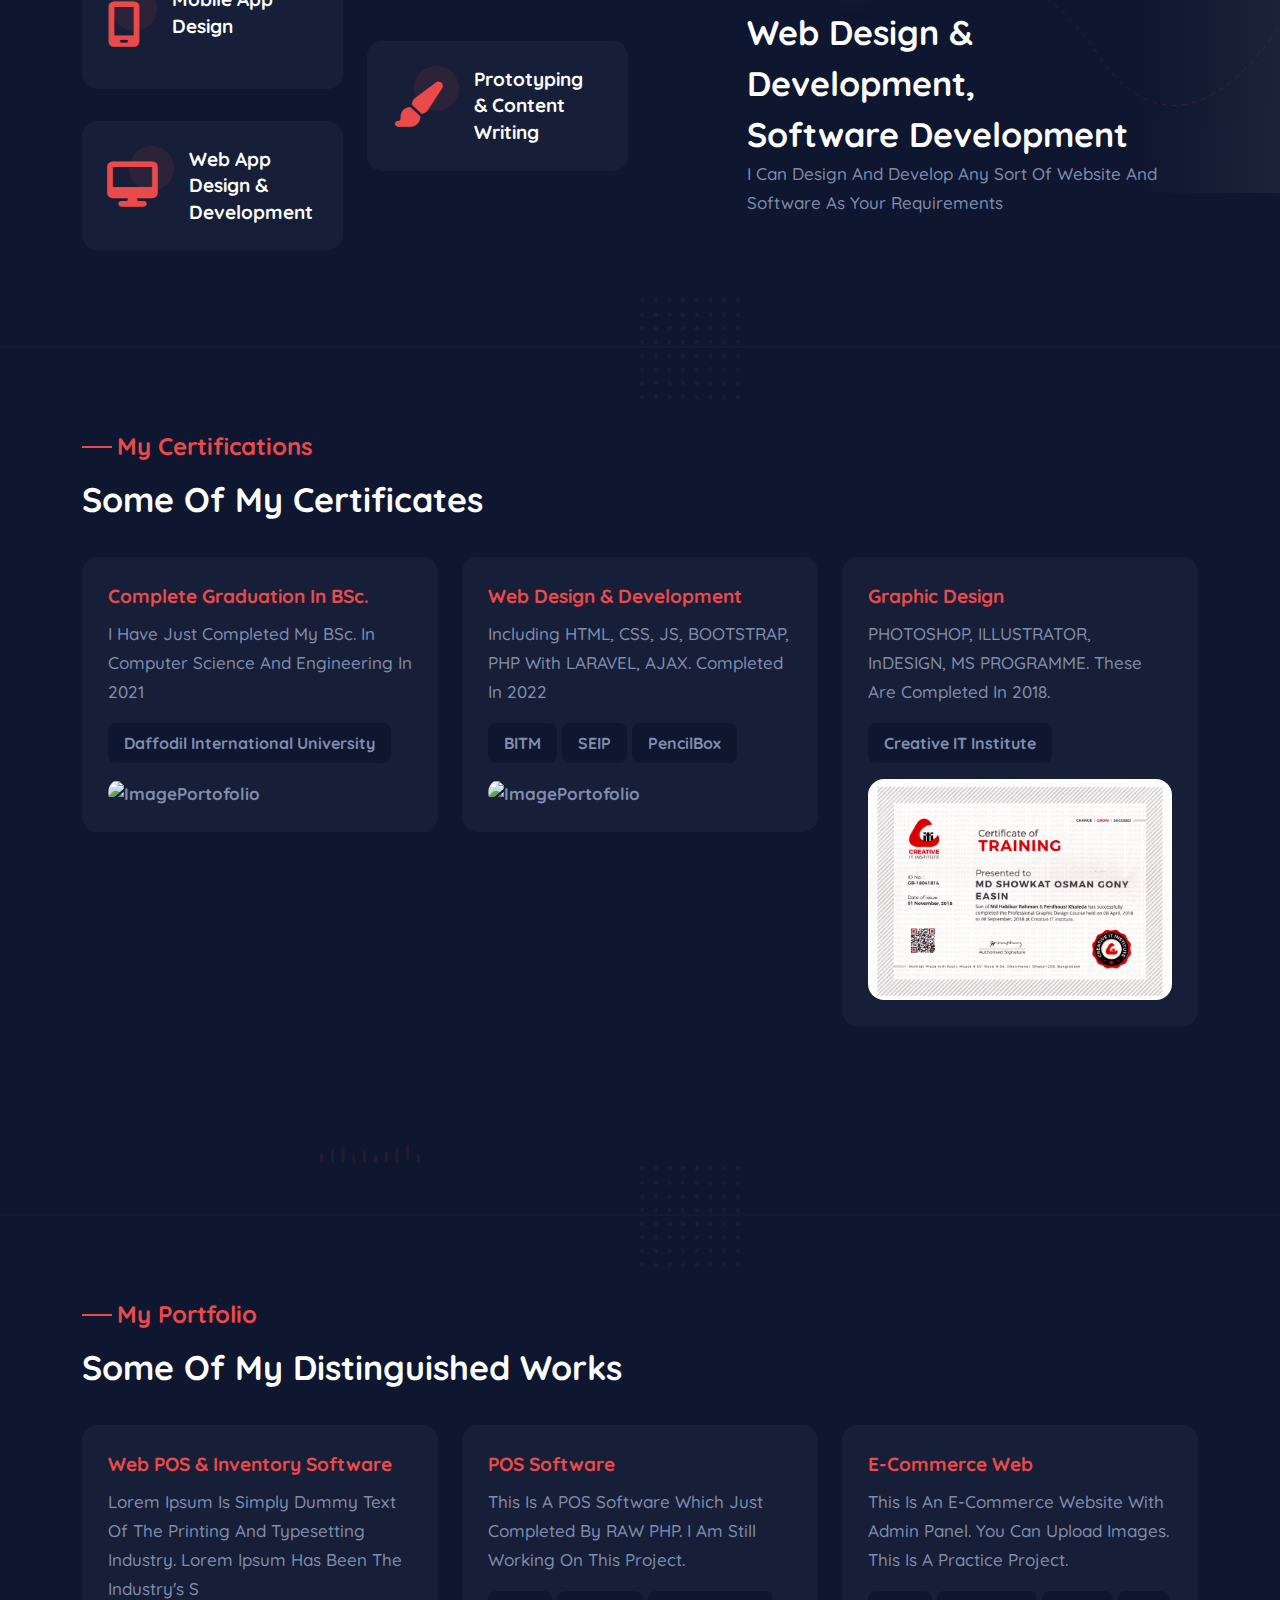
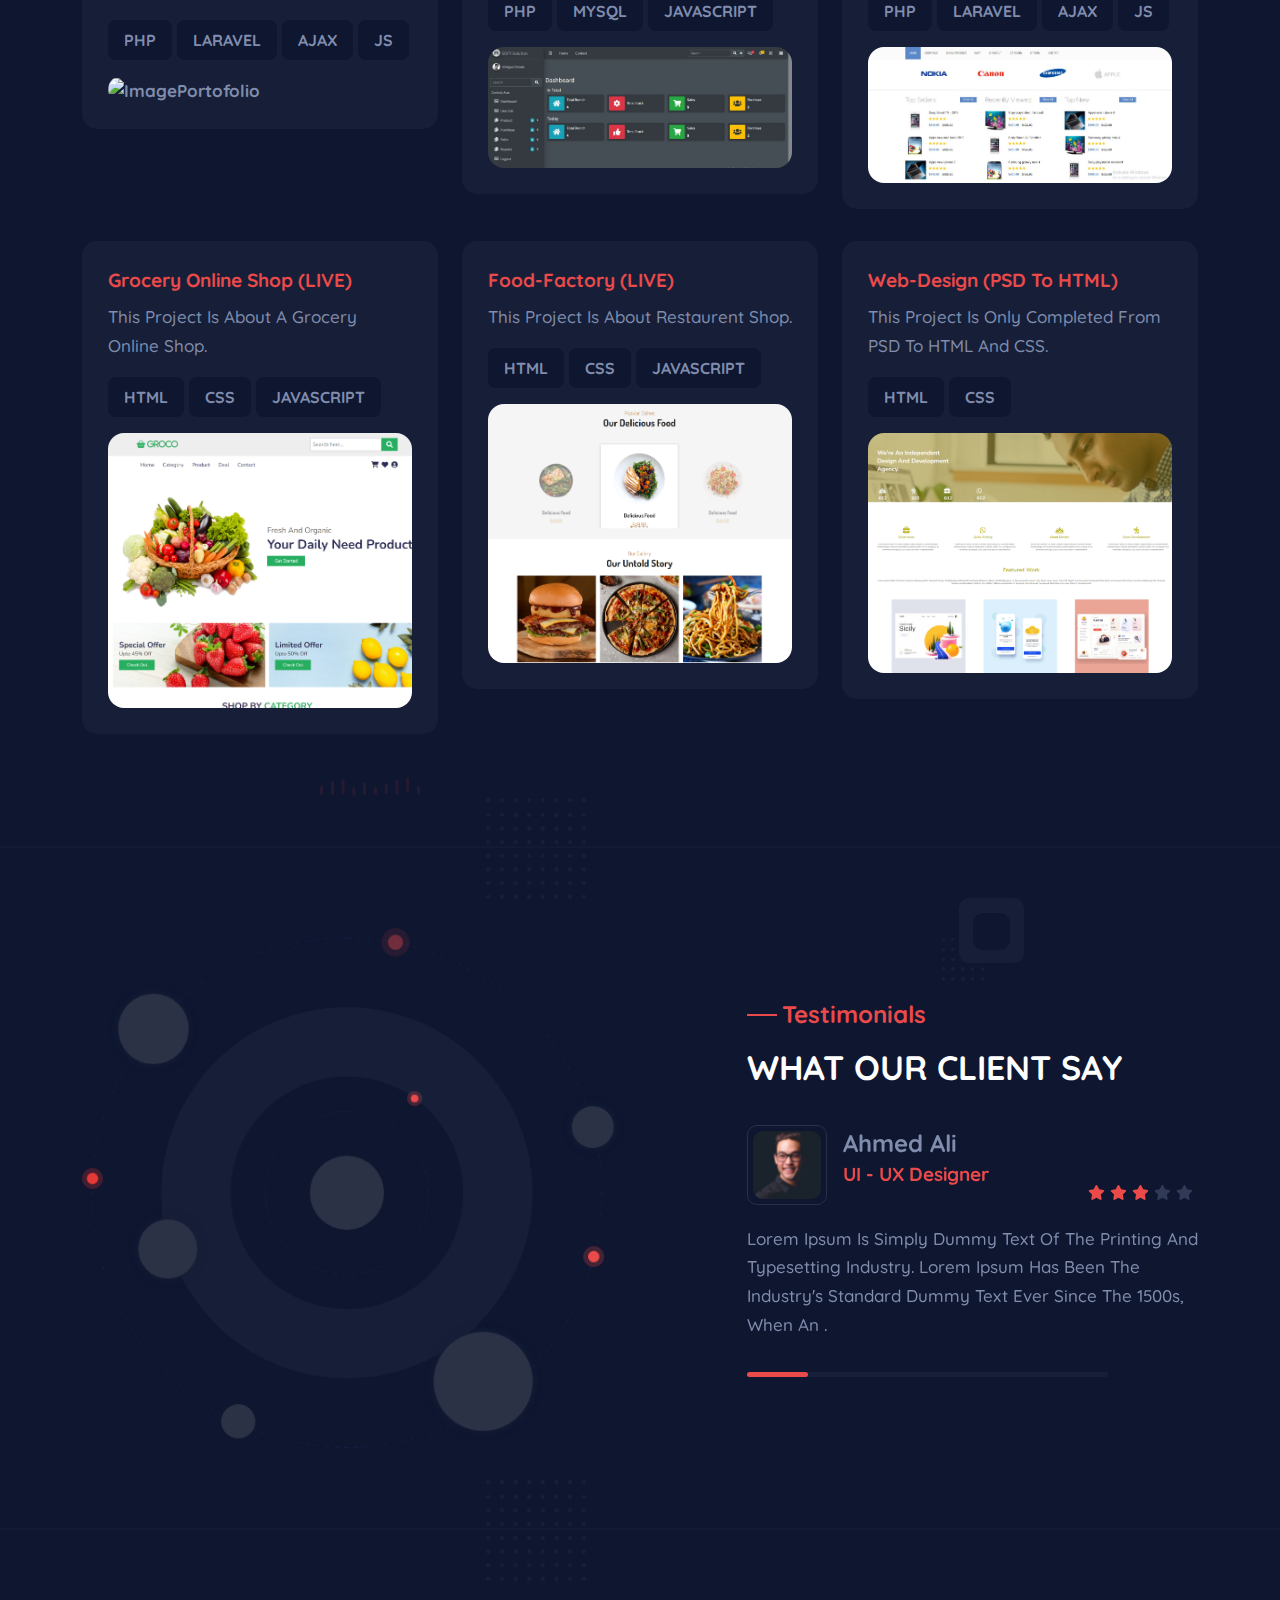
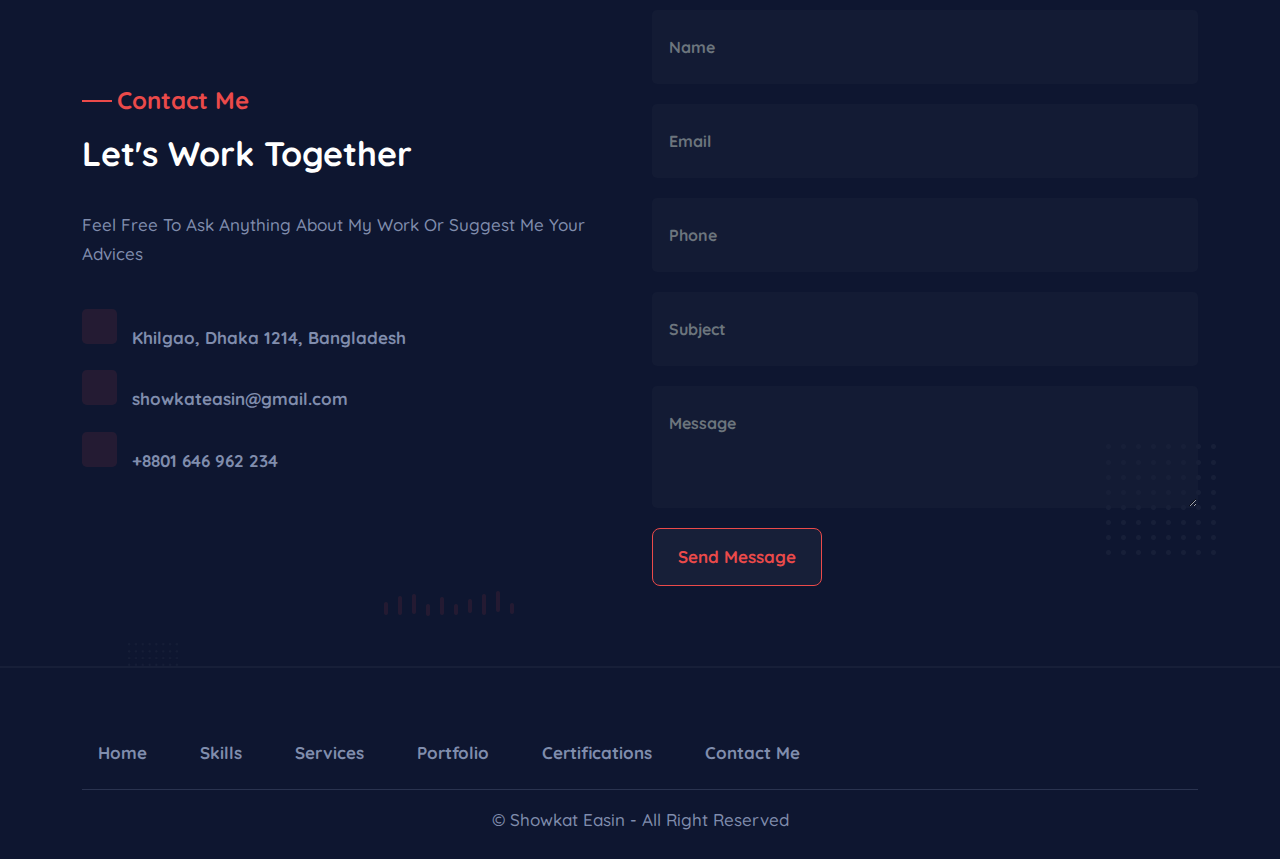
==== commit af1377f7: "Correction" ====
--- a/index.html
+++ b/index.html
@@ -206,12 +206,12 @@
                     </div>
                 </div>
                 <div class="col-lg-3 col-md-6 col-12">
-                    <div class="progress" data-percentage="50">
+                    <div class="progress" data-percentage="90">
                         <span class="progress-left"><span class="progress-bar"></span></span>
                         <span class="progress-right"><span class="progress-bar"></span></span>
                         <div class="progress-value">
-                            <h2>60%</h2>
-                            <h3>VUE JS</h3>
+                            <h2>90%</h2>
+                            <h3>WORDPRESS</h3>
                         </div> 
                     </div>
                 </div>
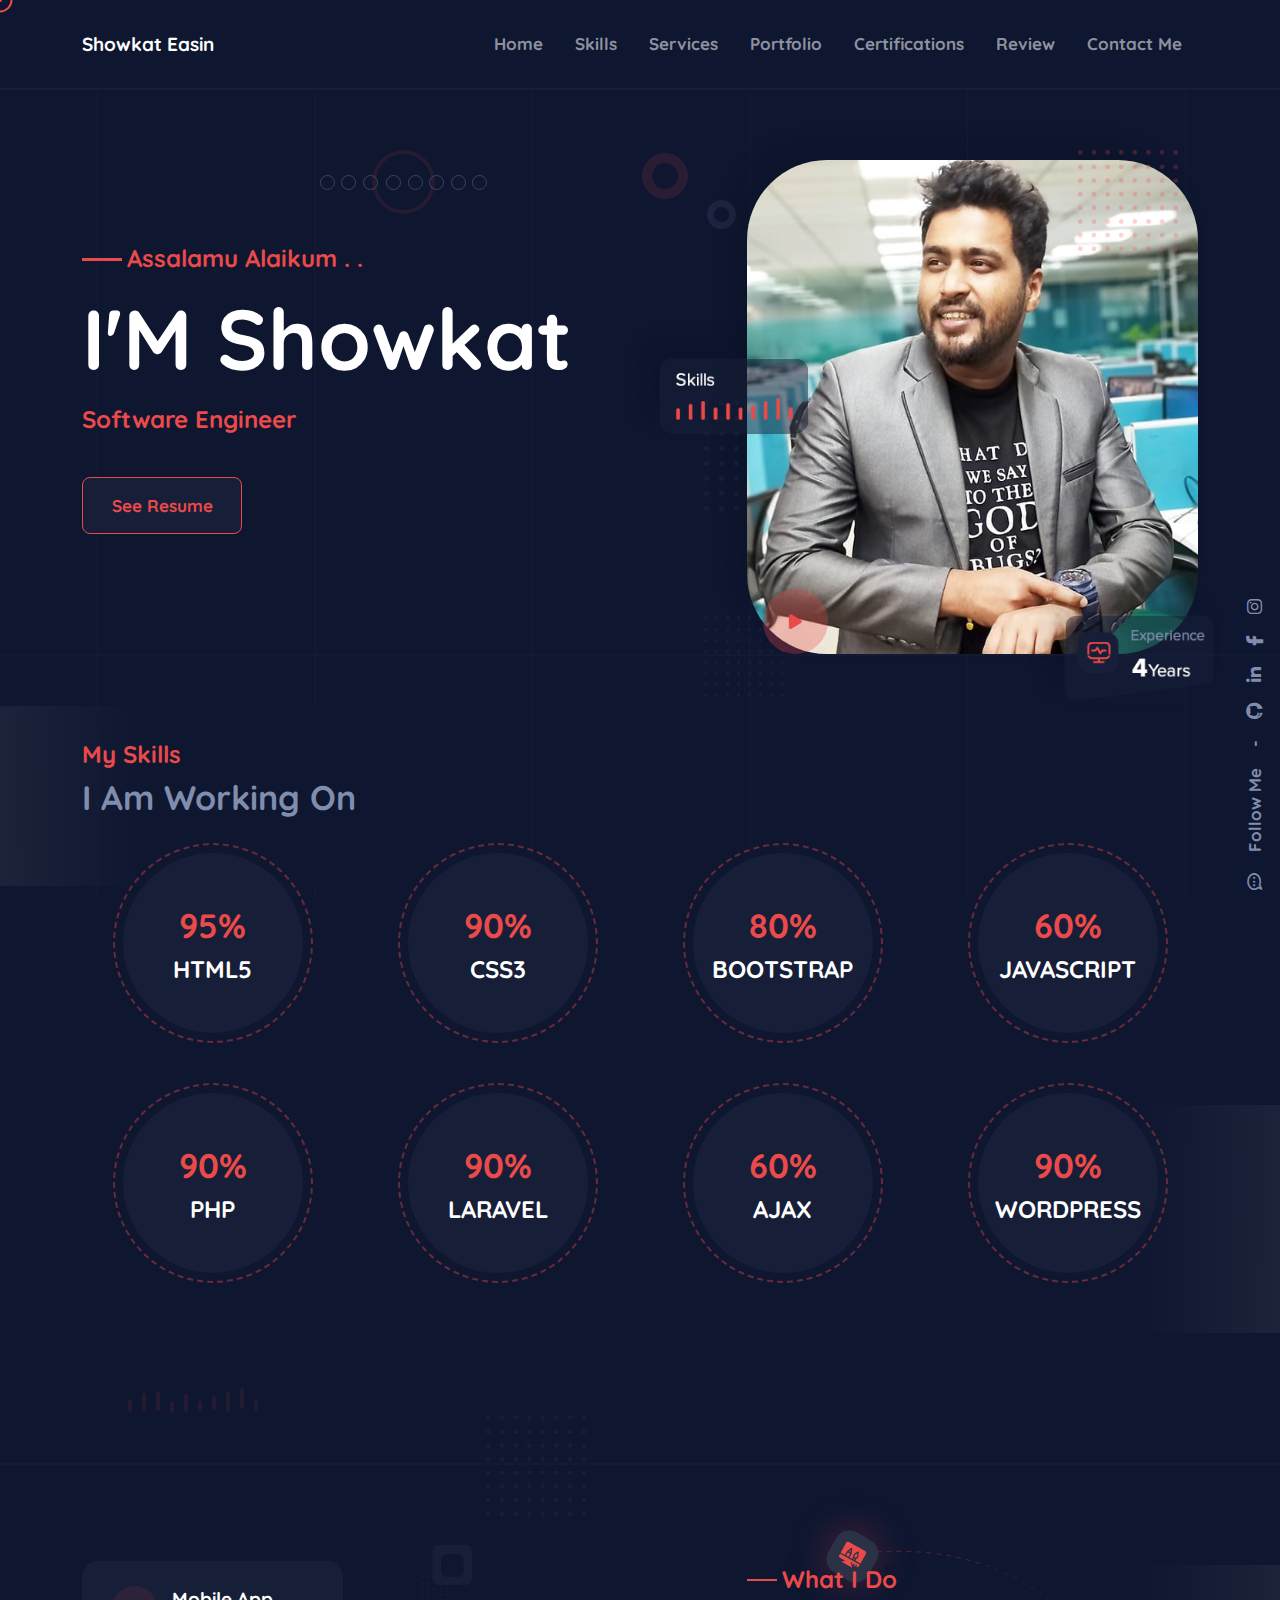
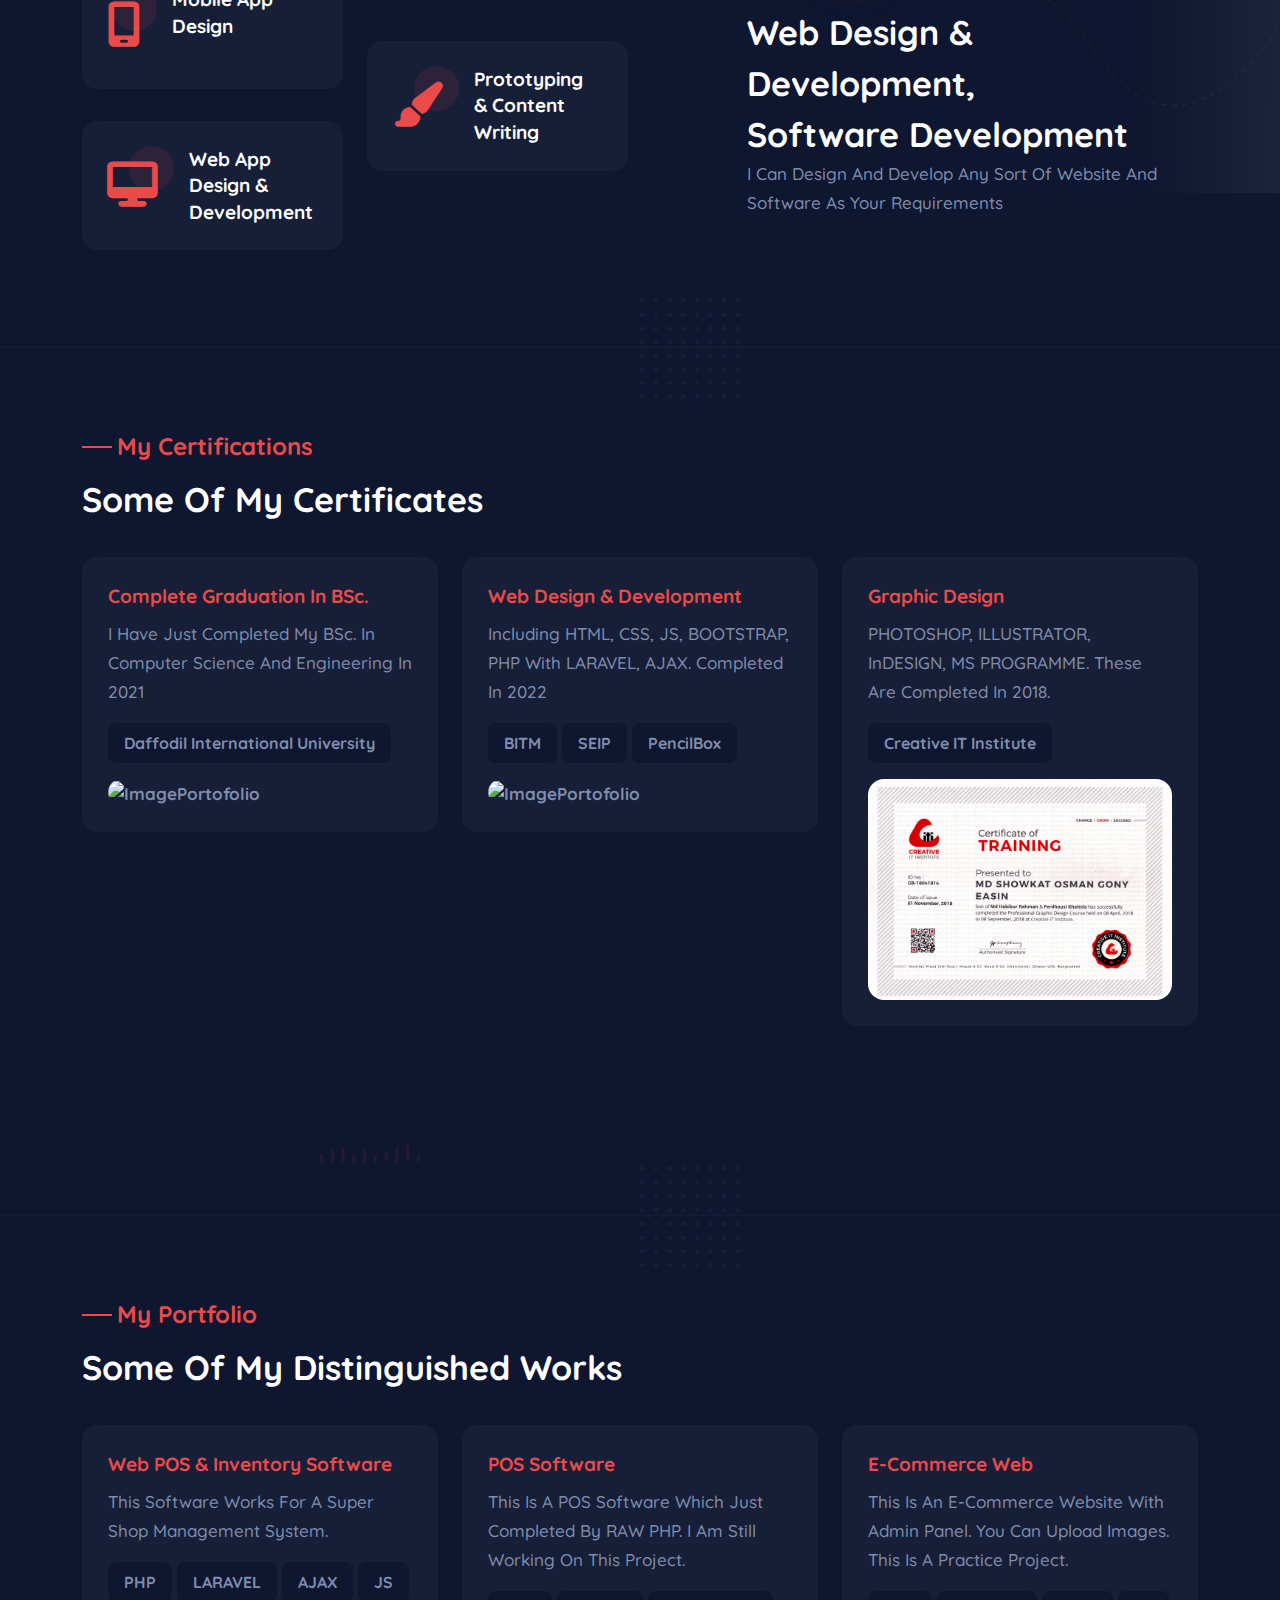
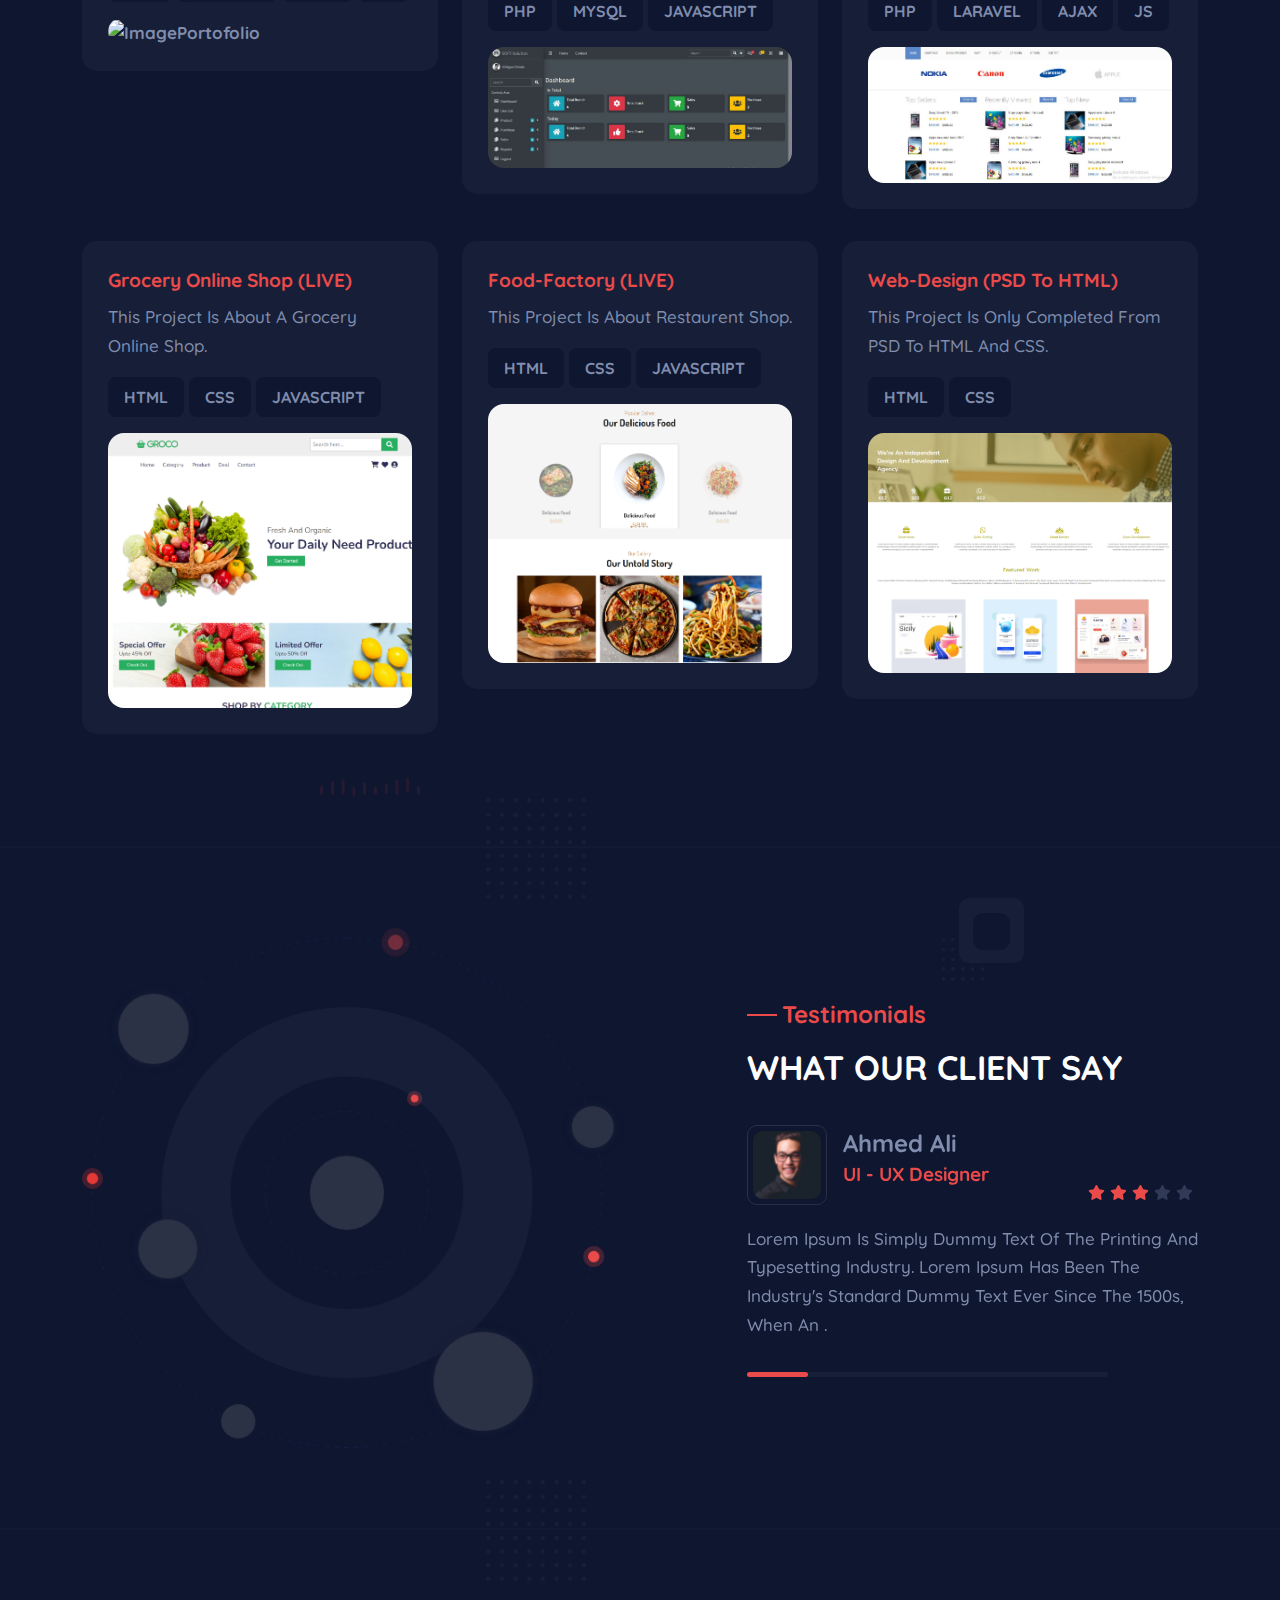
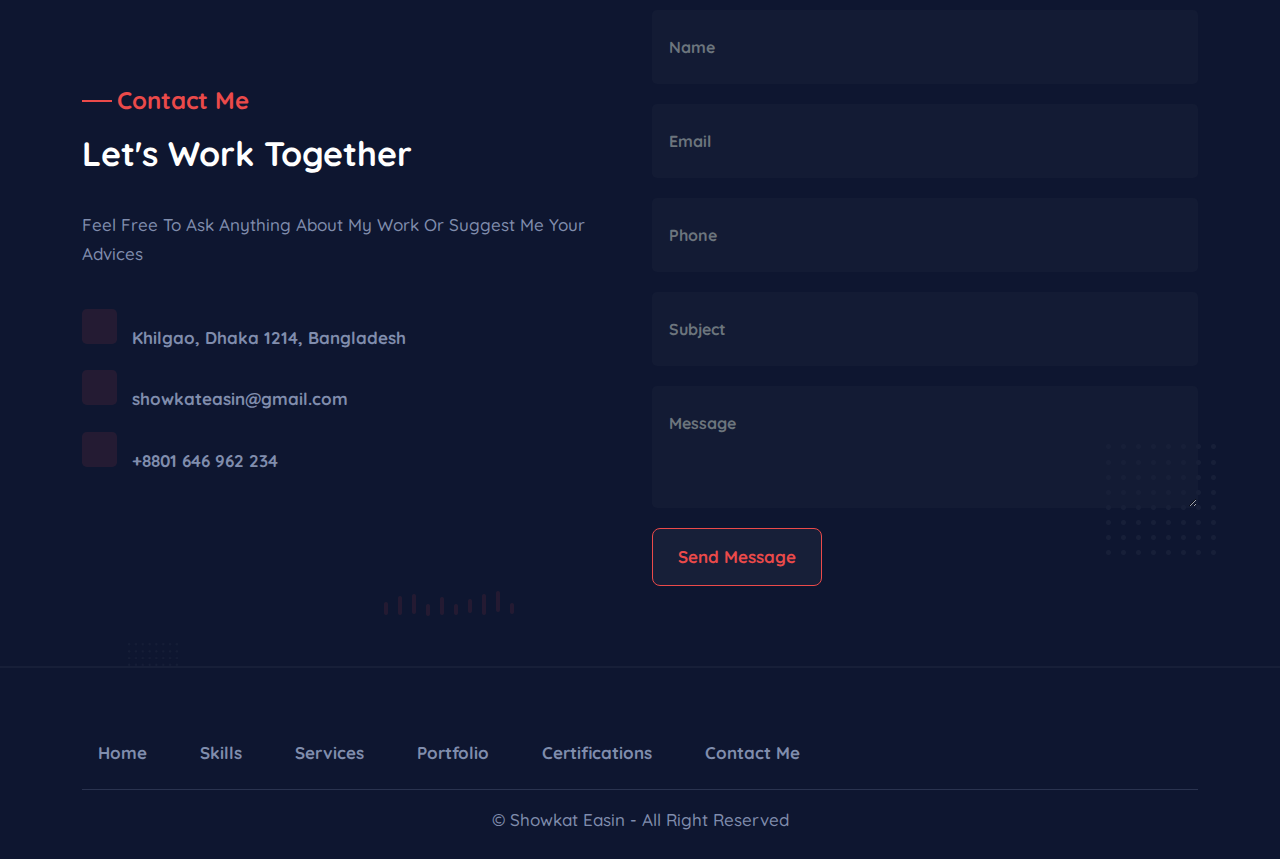
==== commit 01533851: "Correction" ====
--- a/index.html
+++ b/index.html
@@ -387,8 +387,7 @@
                 <div class="col-xl-4 col-lg-6 col-md-6 col-sm-6 col-12 mix web">
                     <div class="item-card">
                         <h4><a class="title-link" href="#">Web POS & Inventory Software</a></h4>
-                        <p>Lorem Ipsum is simply dummy text of the printing and typesetting
-                            industry. Lorem Ipsum has been the industry's s
+                        <p>This Software works for a Super Shop Management System.
                         </p>
                         <ul class="tag-link">
                             <li><a href="#">PHP</a></li>
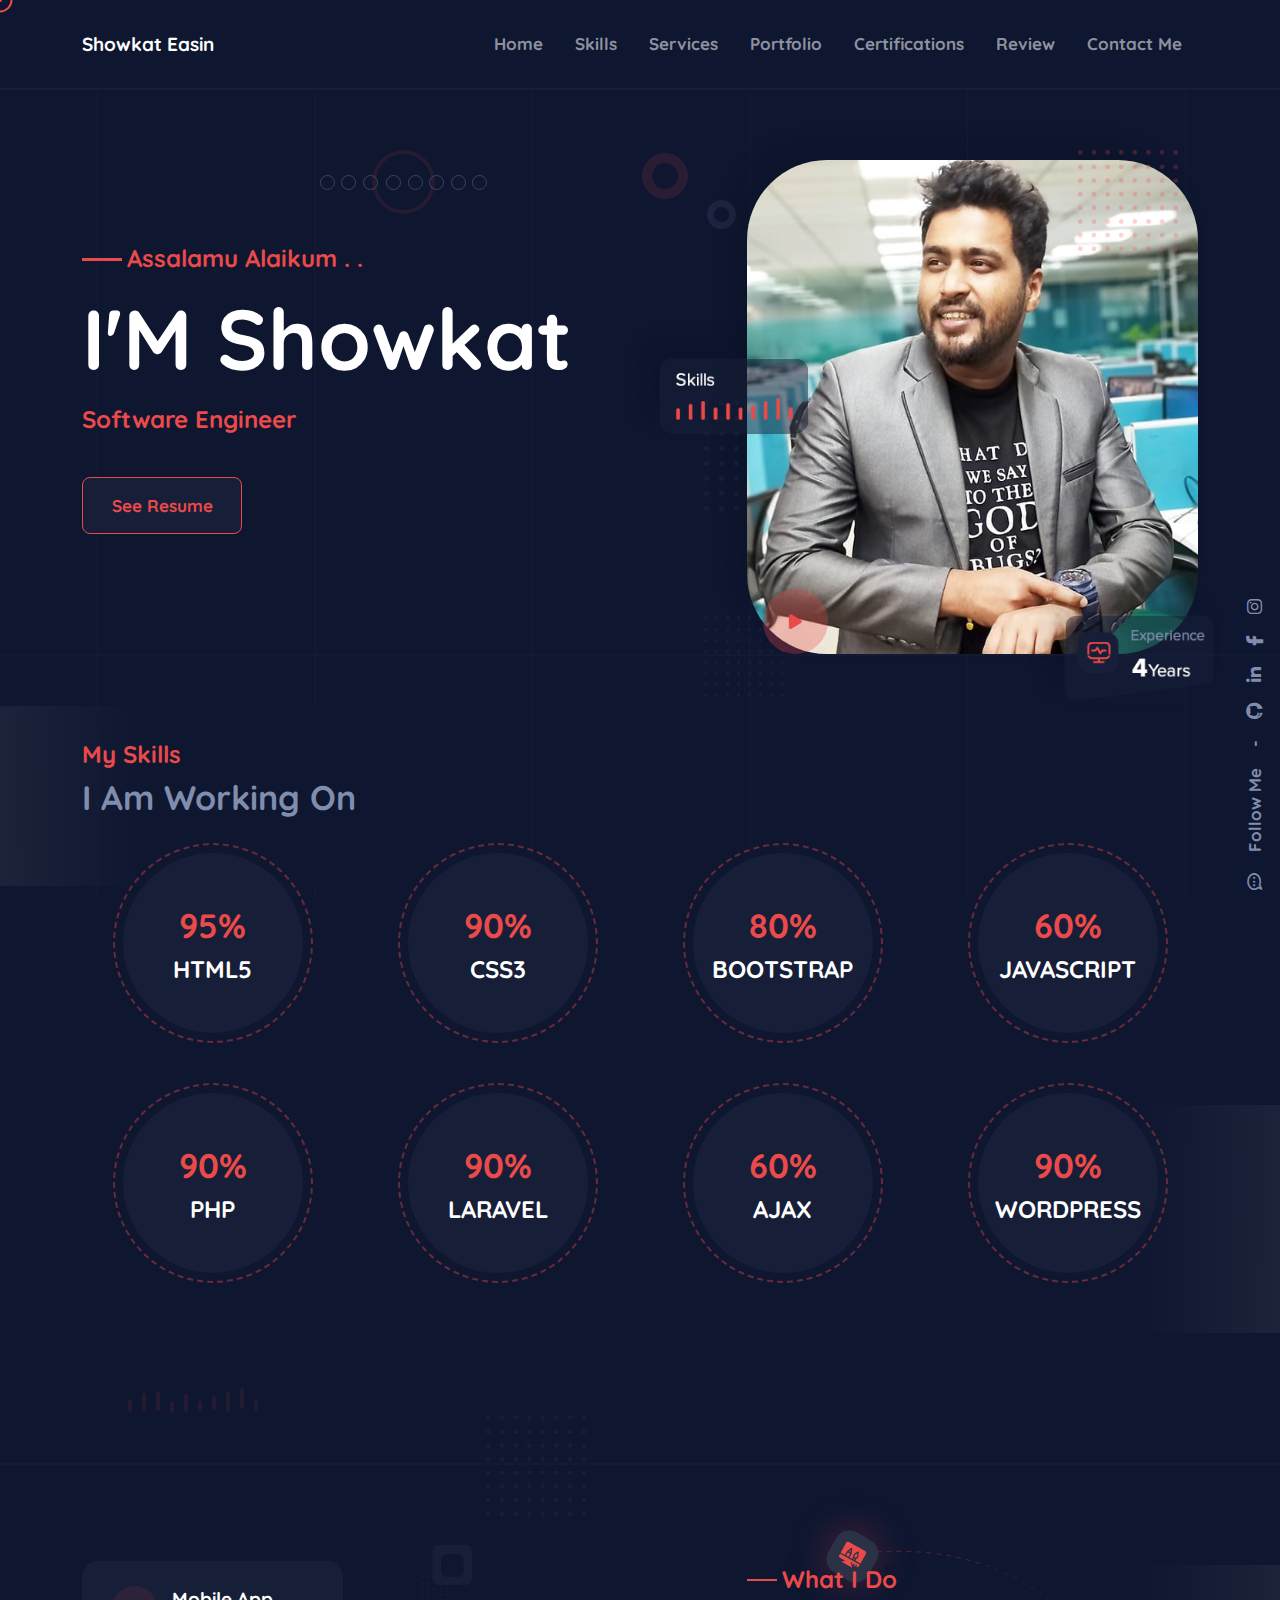
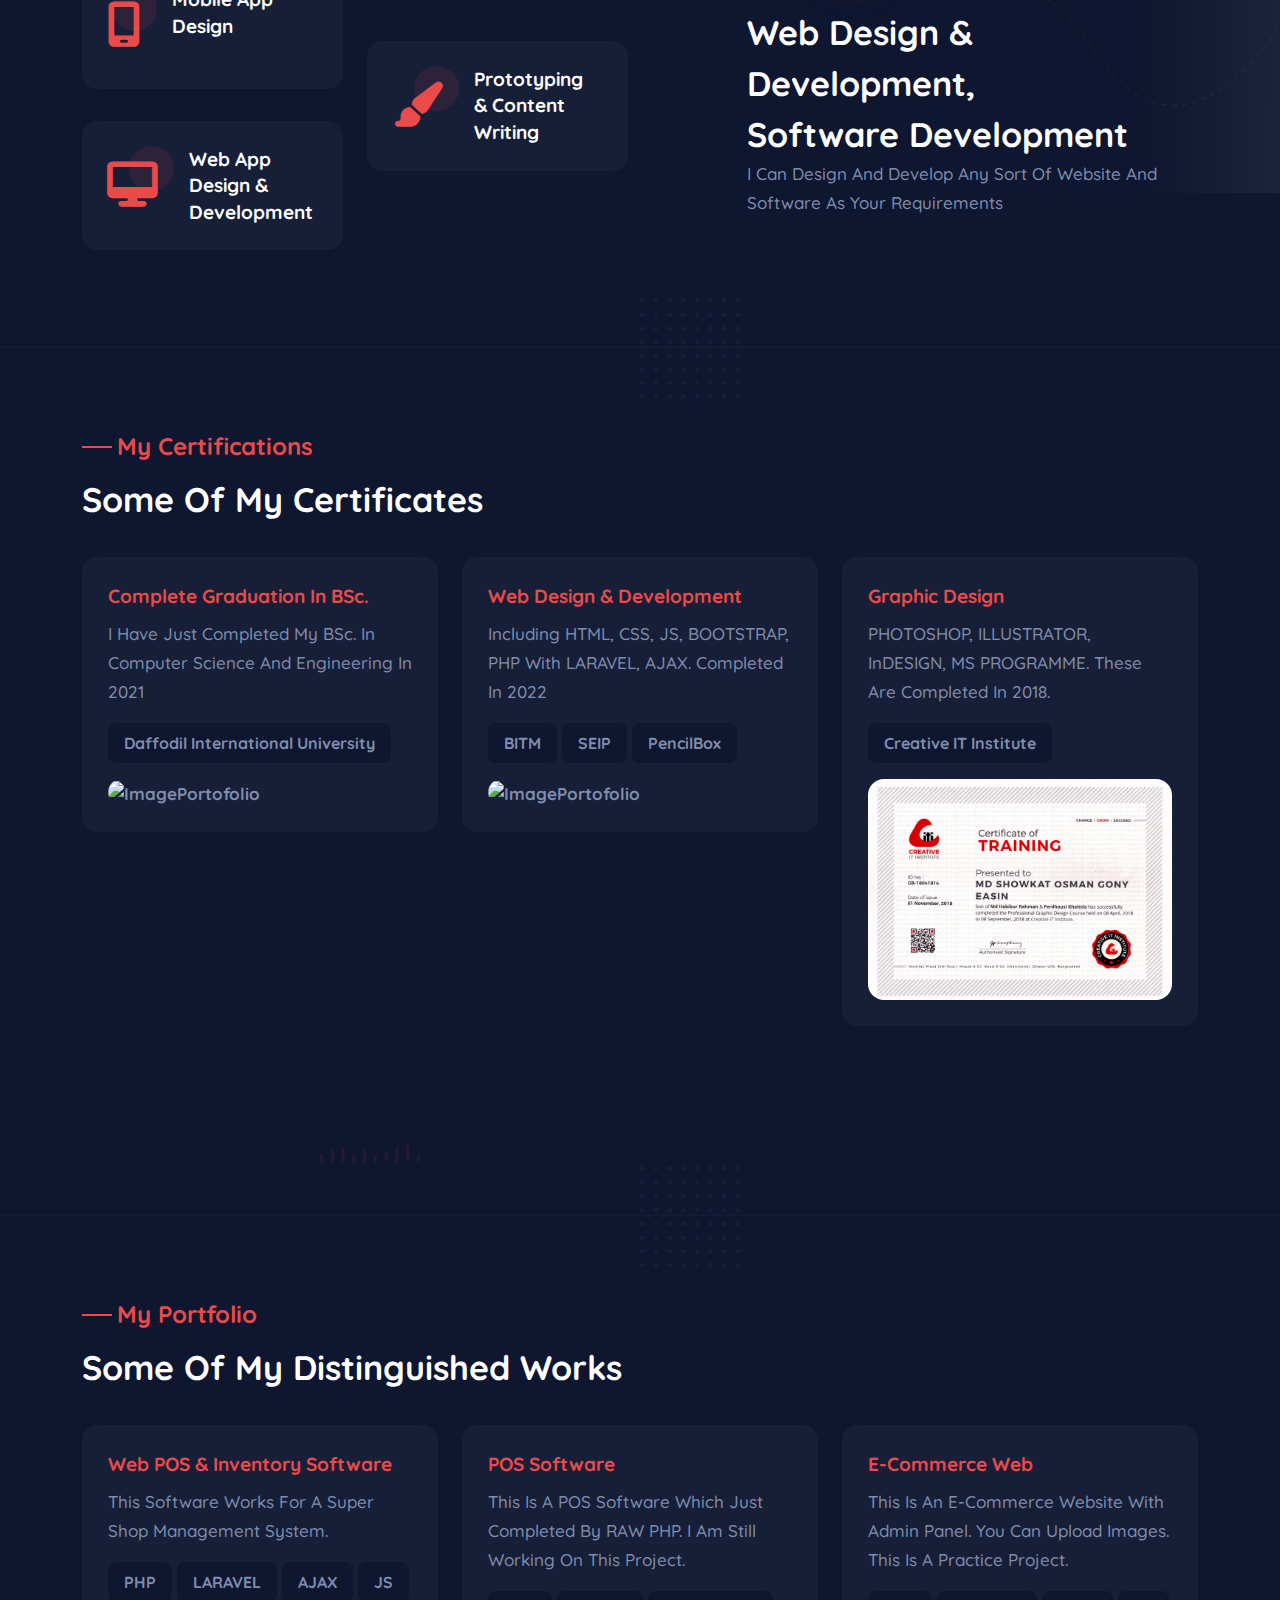
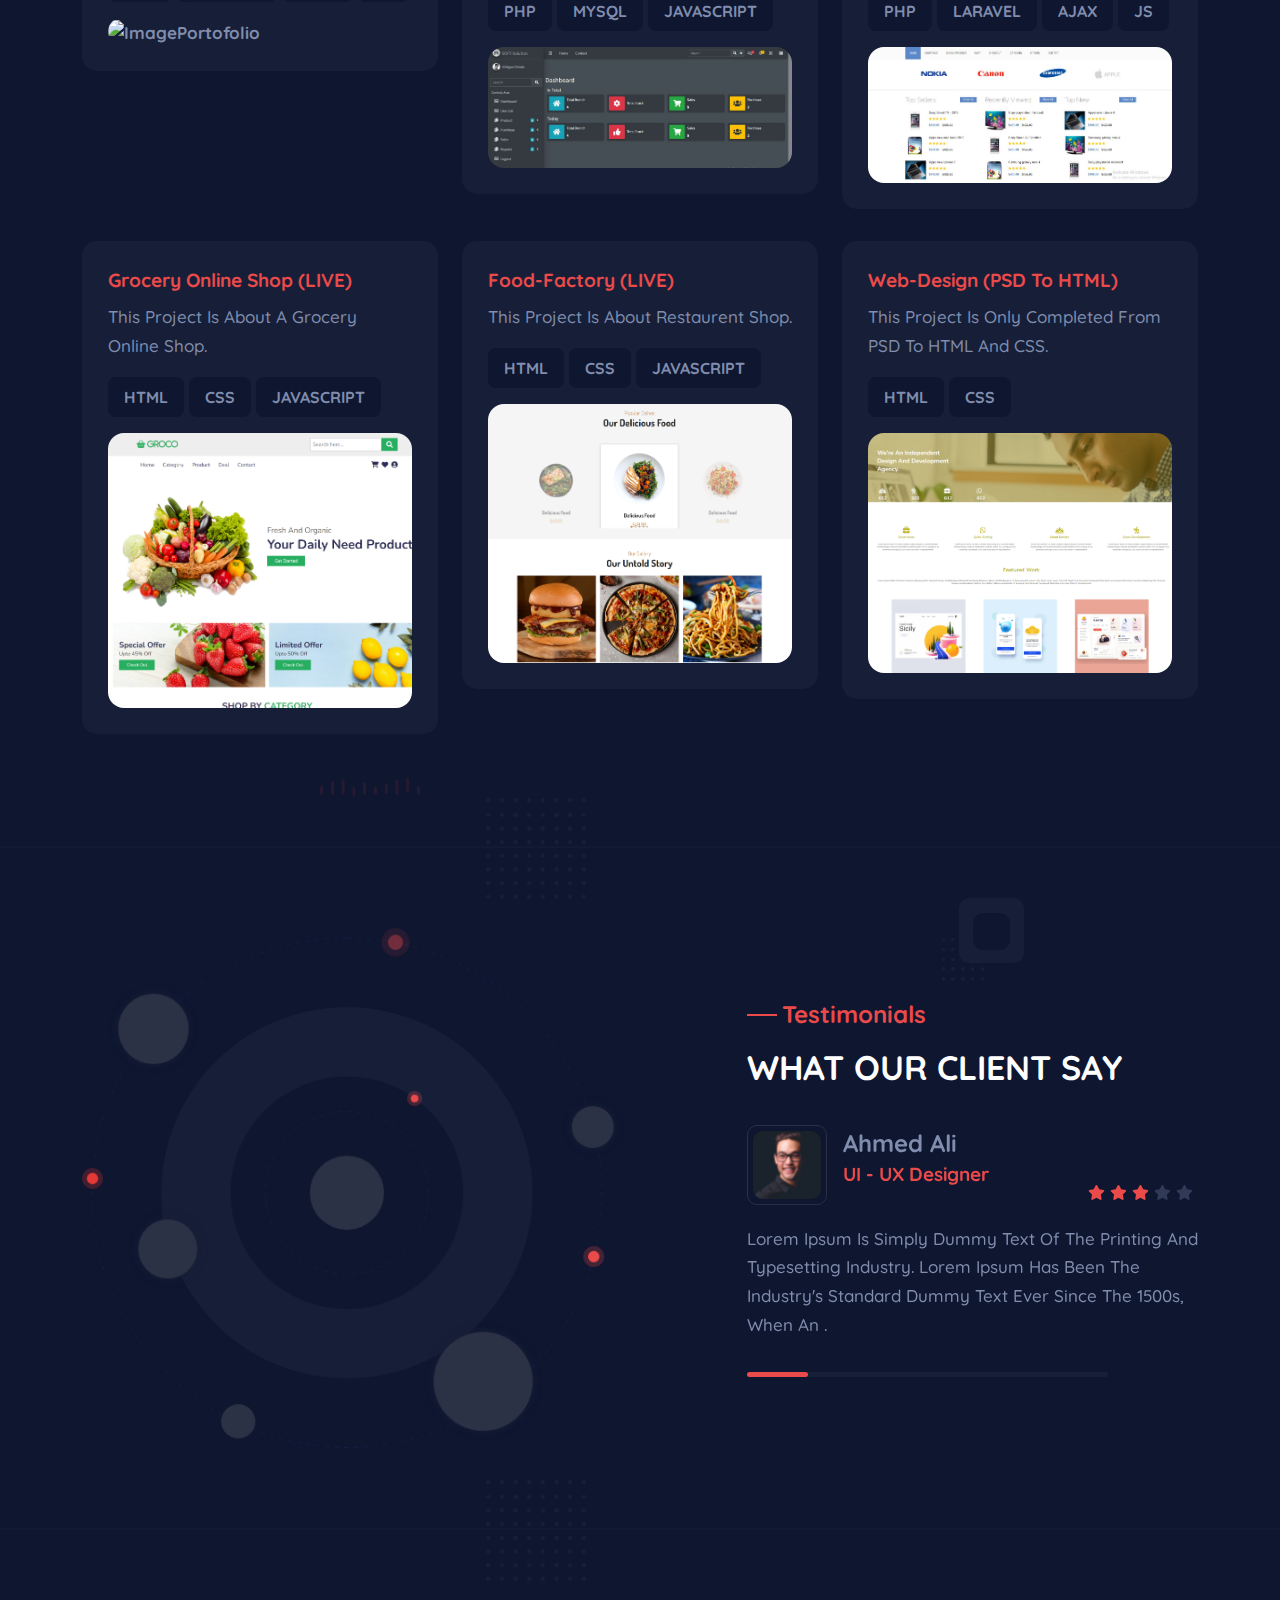
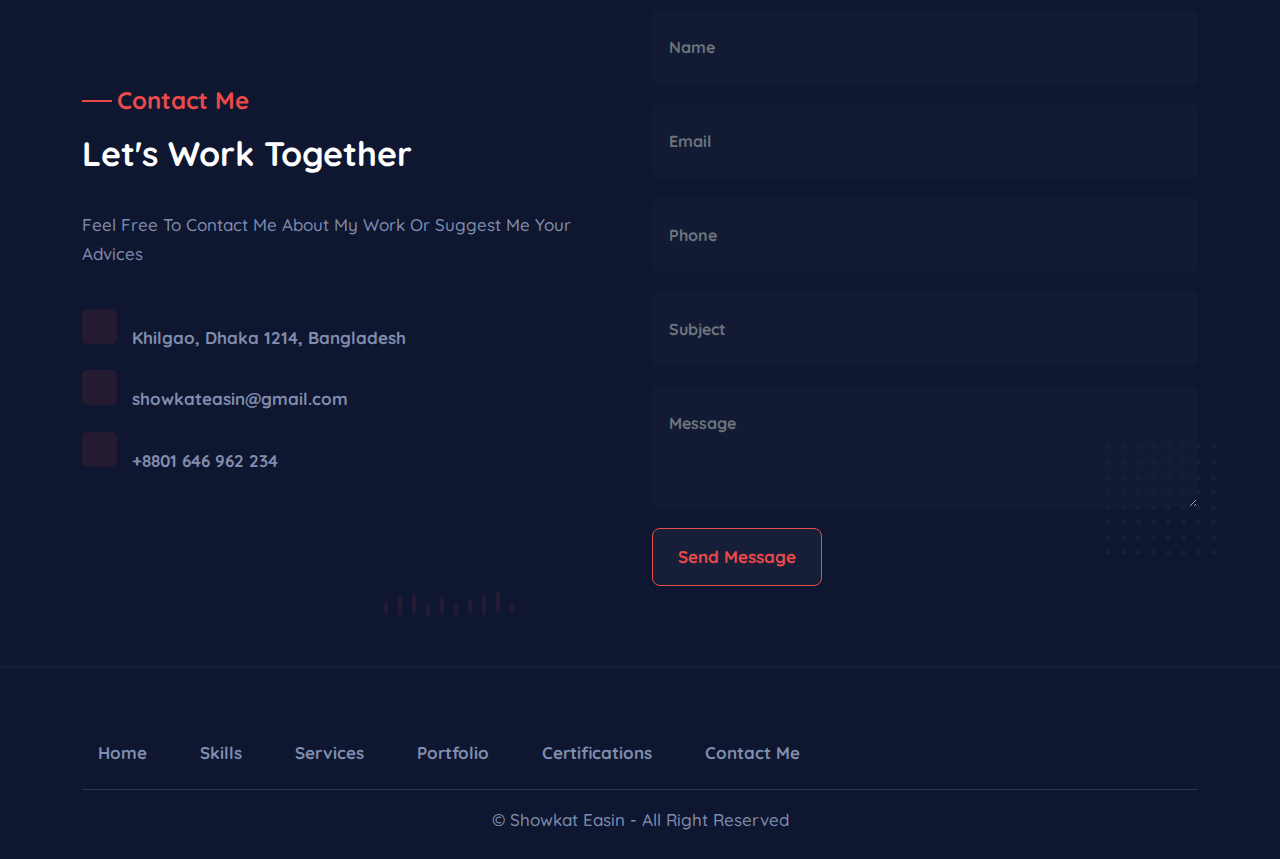
==== commit 215b03d3: "Correction" ====
--- a/index.html
+++ b/index.html
@@ -660,7 +660,7 @@
                         <h3>contact Me</h3>
                         <h2>Let's Work together</h2>
                     </div>
-                    <p>Feel free to ask anything about my work or suggest me your advices</p>
+                    <p>Feel free to Contact me about my work or suggest me your advices</p>
                     <ul class="info">
                         <li><i class="fi fi-rr-marker"></i>Khilgao, Dhaka 1214, Bangladesh</li>
                         <li><i class="fi fi-rr-envelope"></i><a href="mailto:admin@example.com">showkateasin@gmail.com</a></li>
